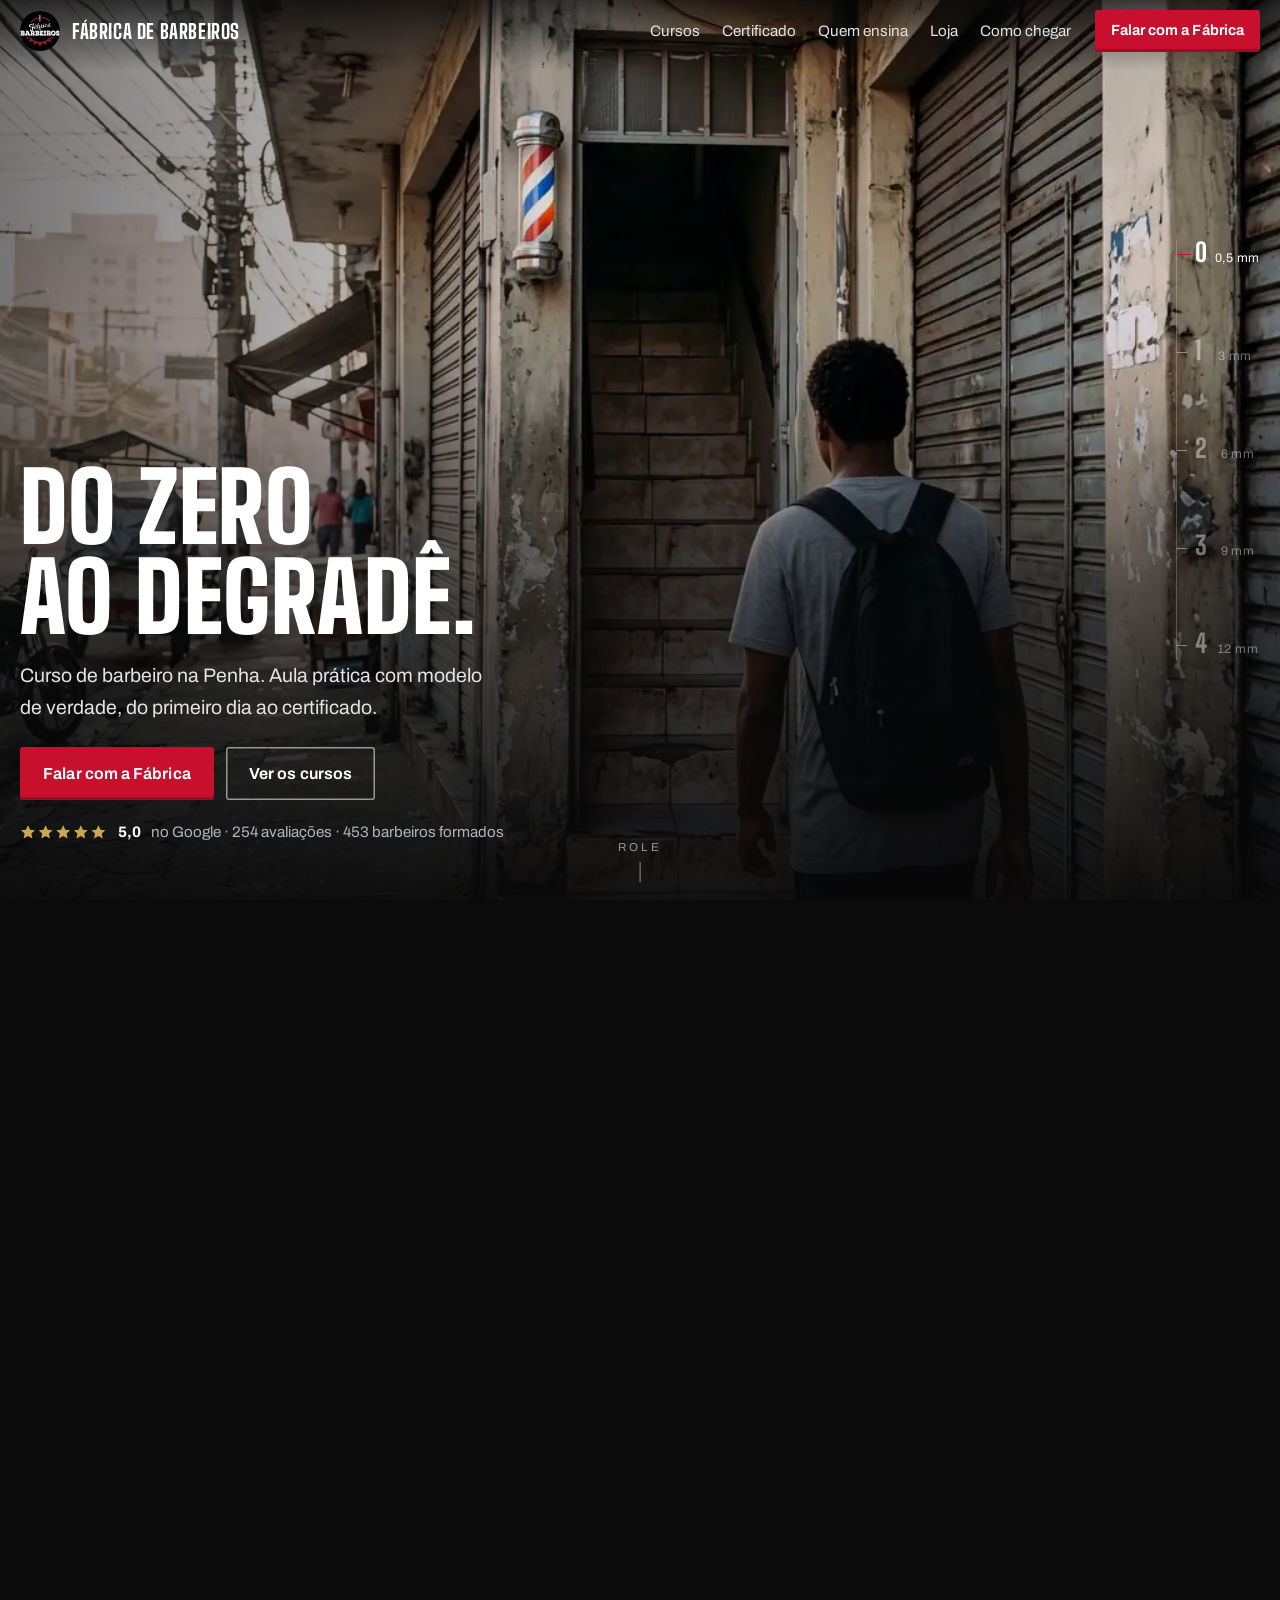
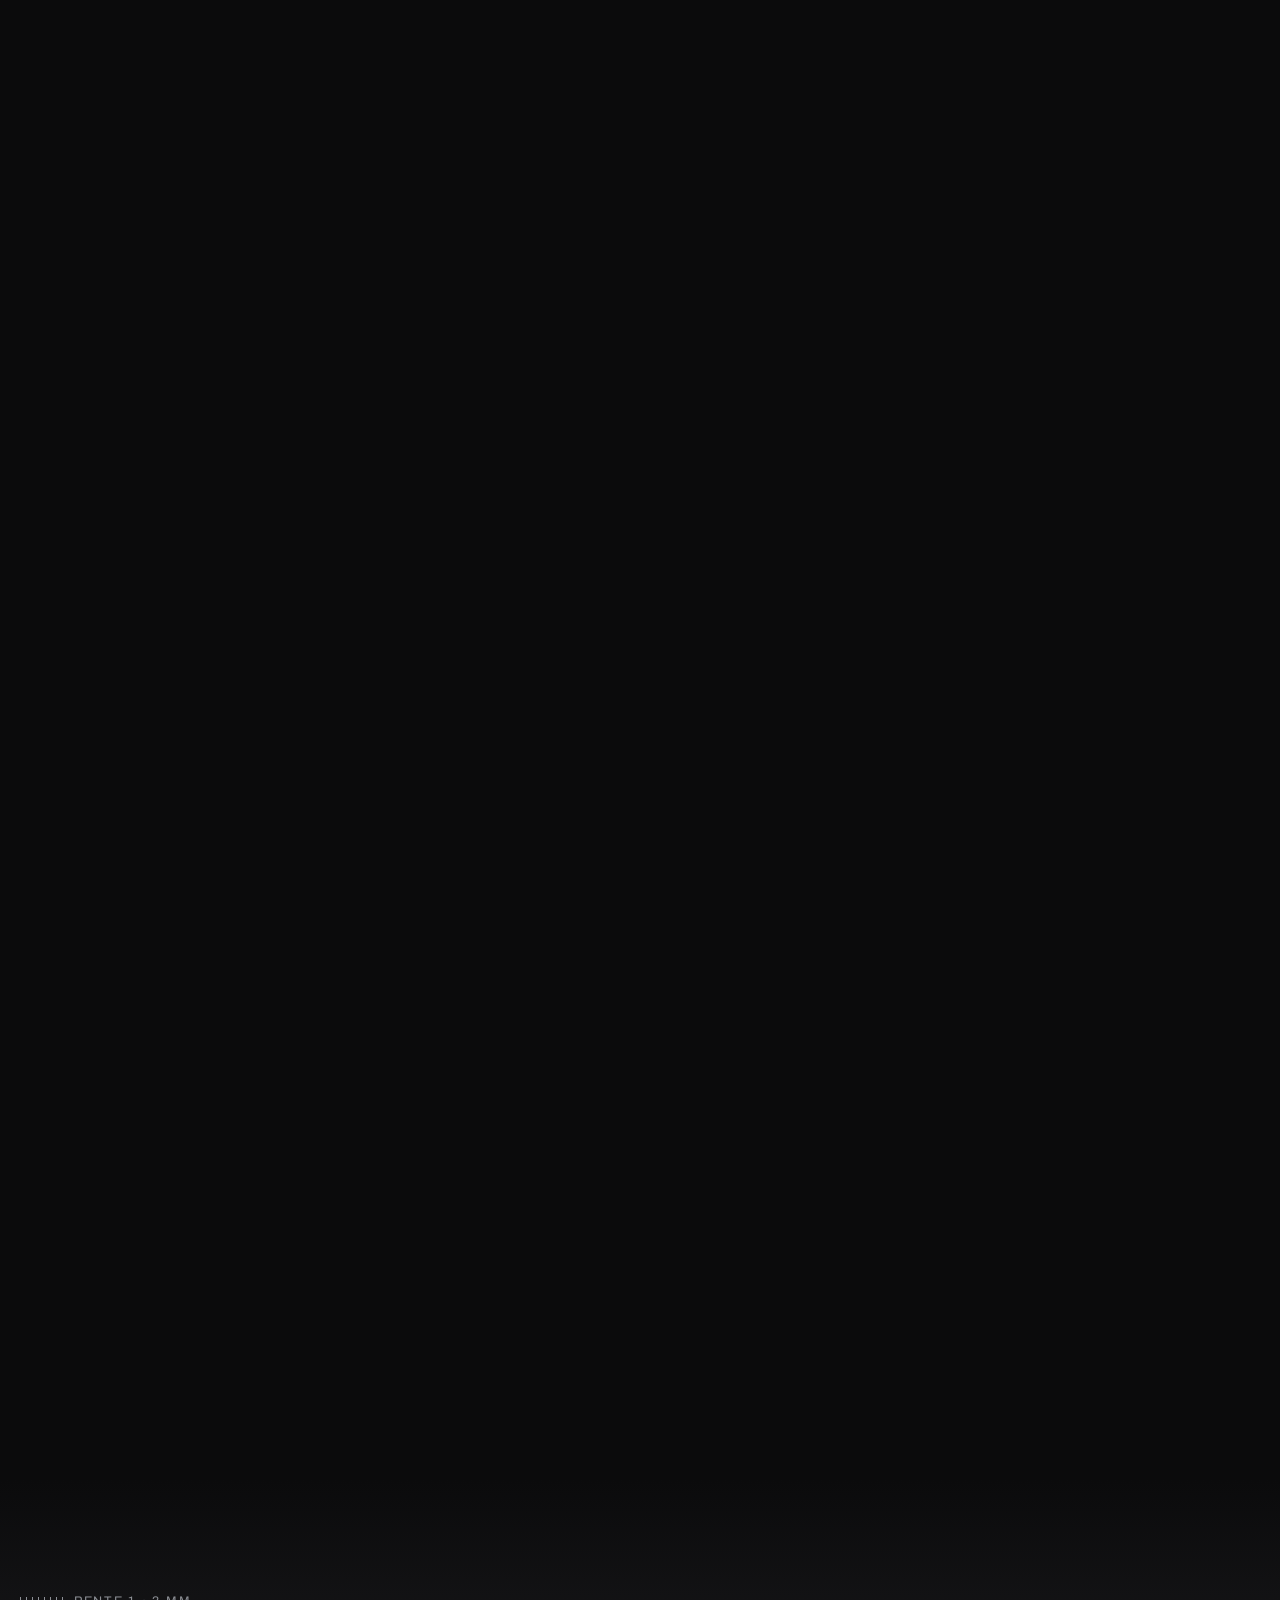
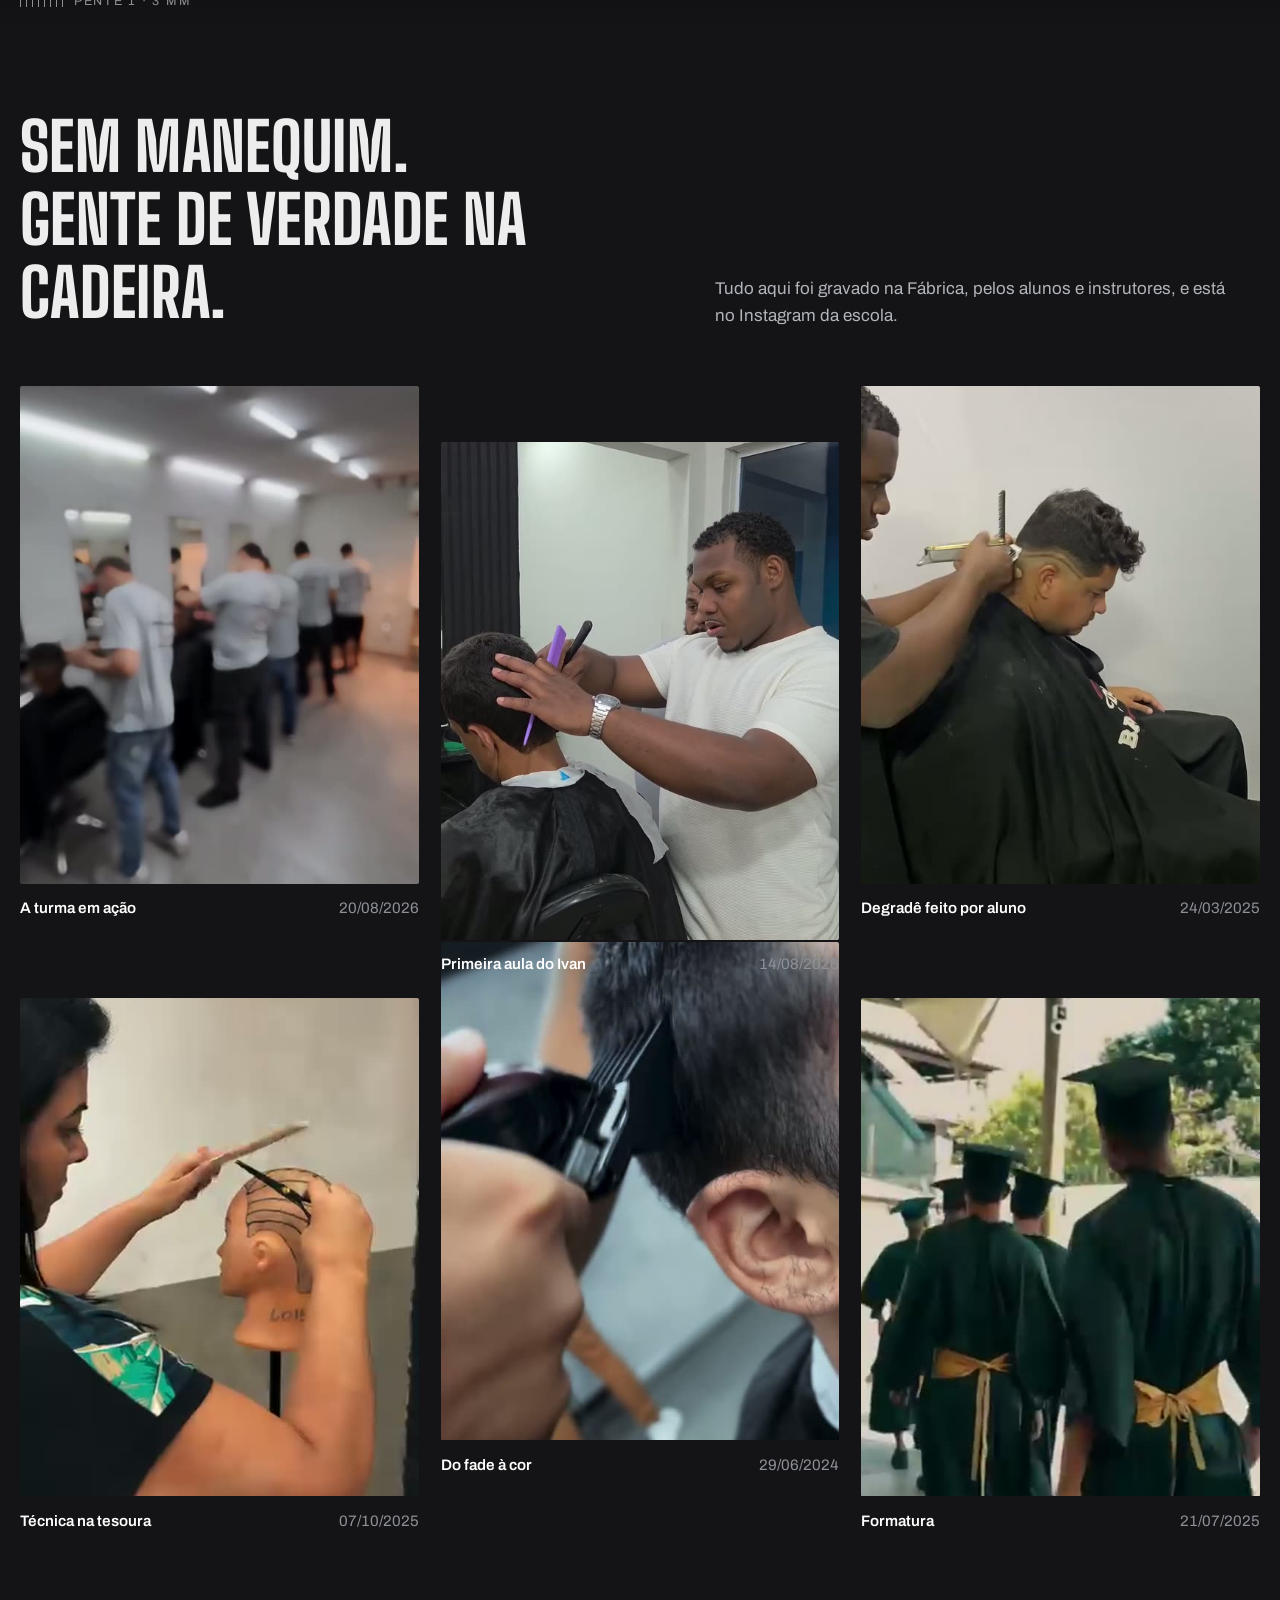
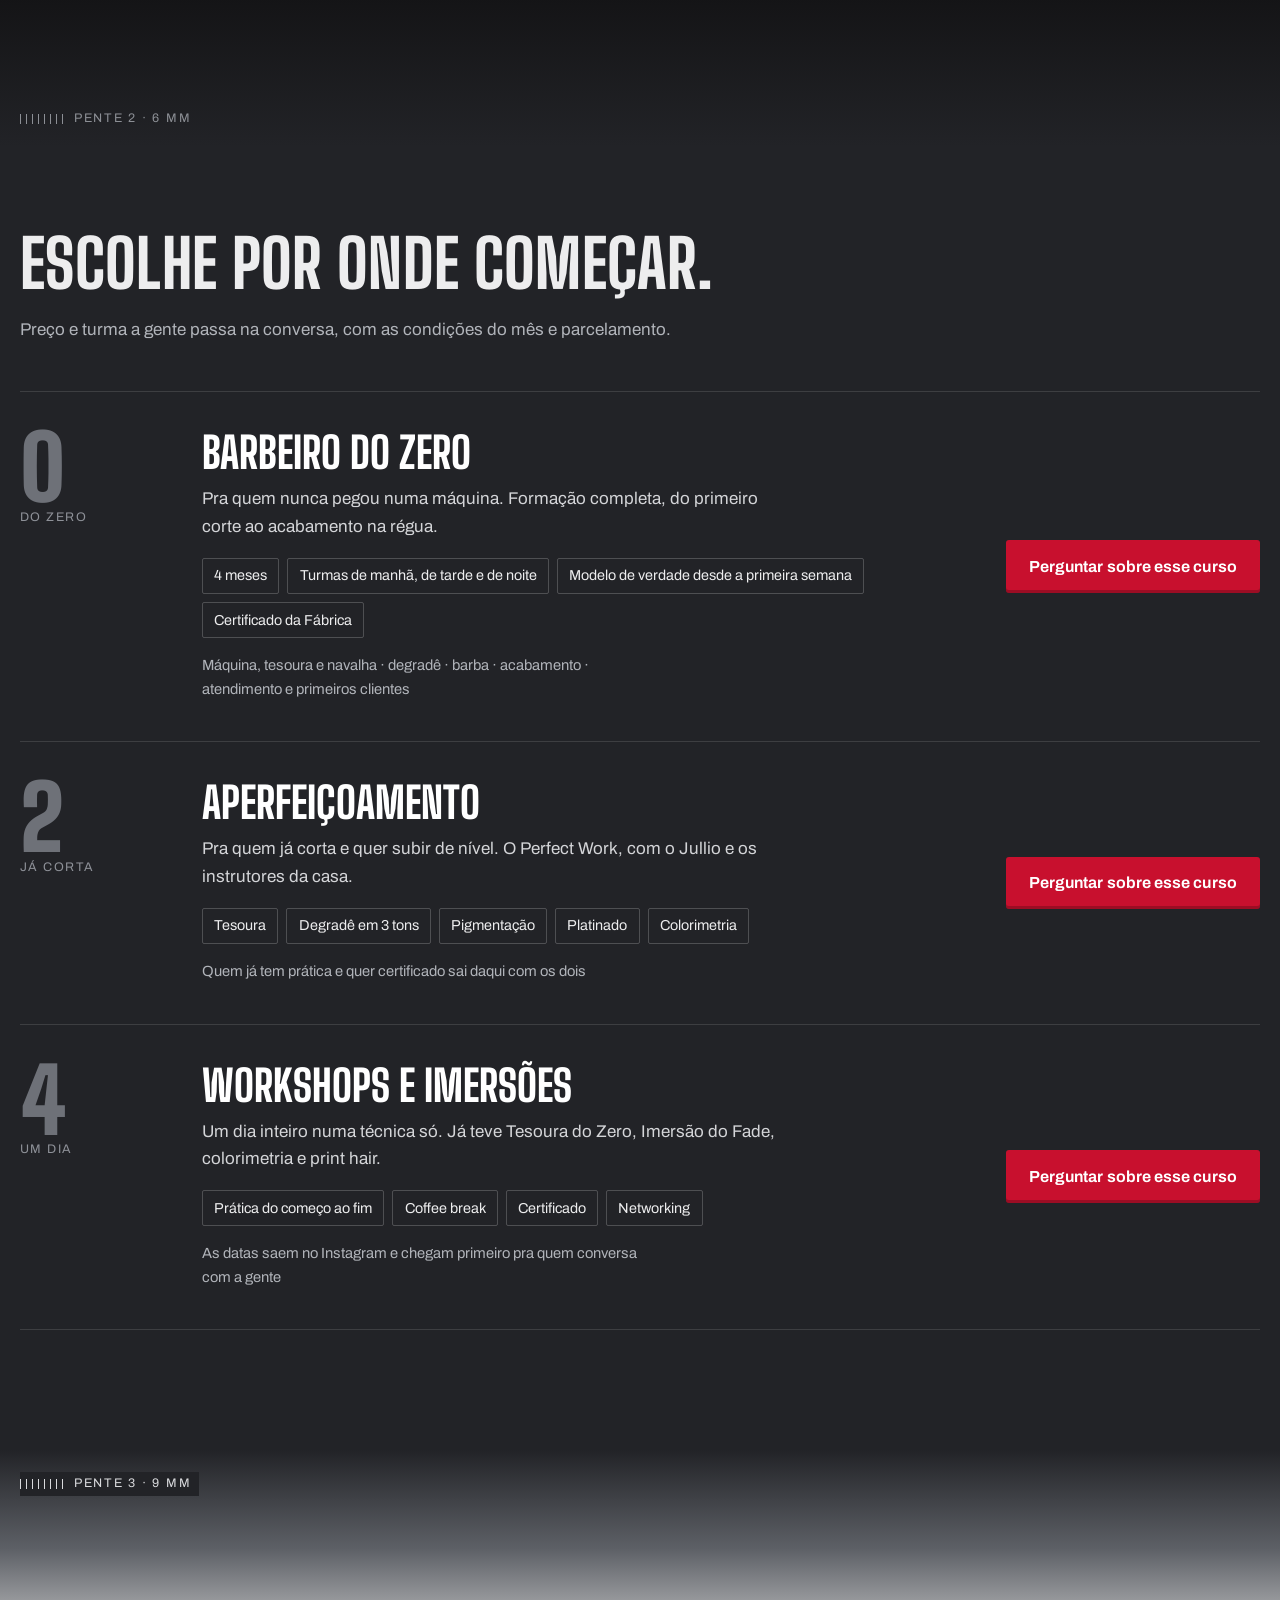
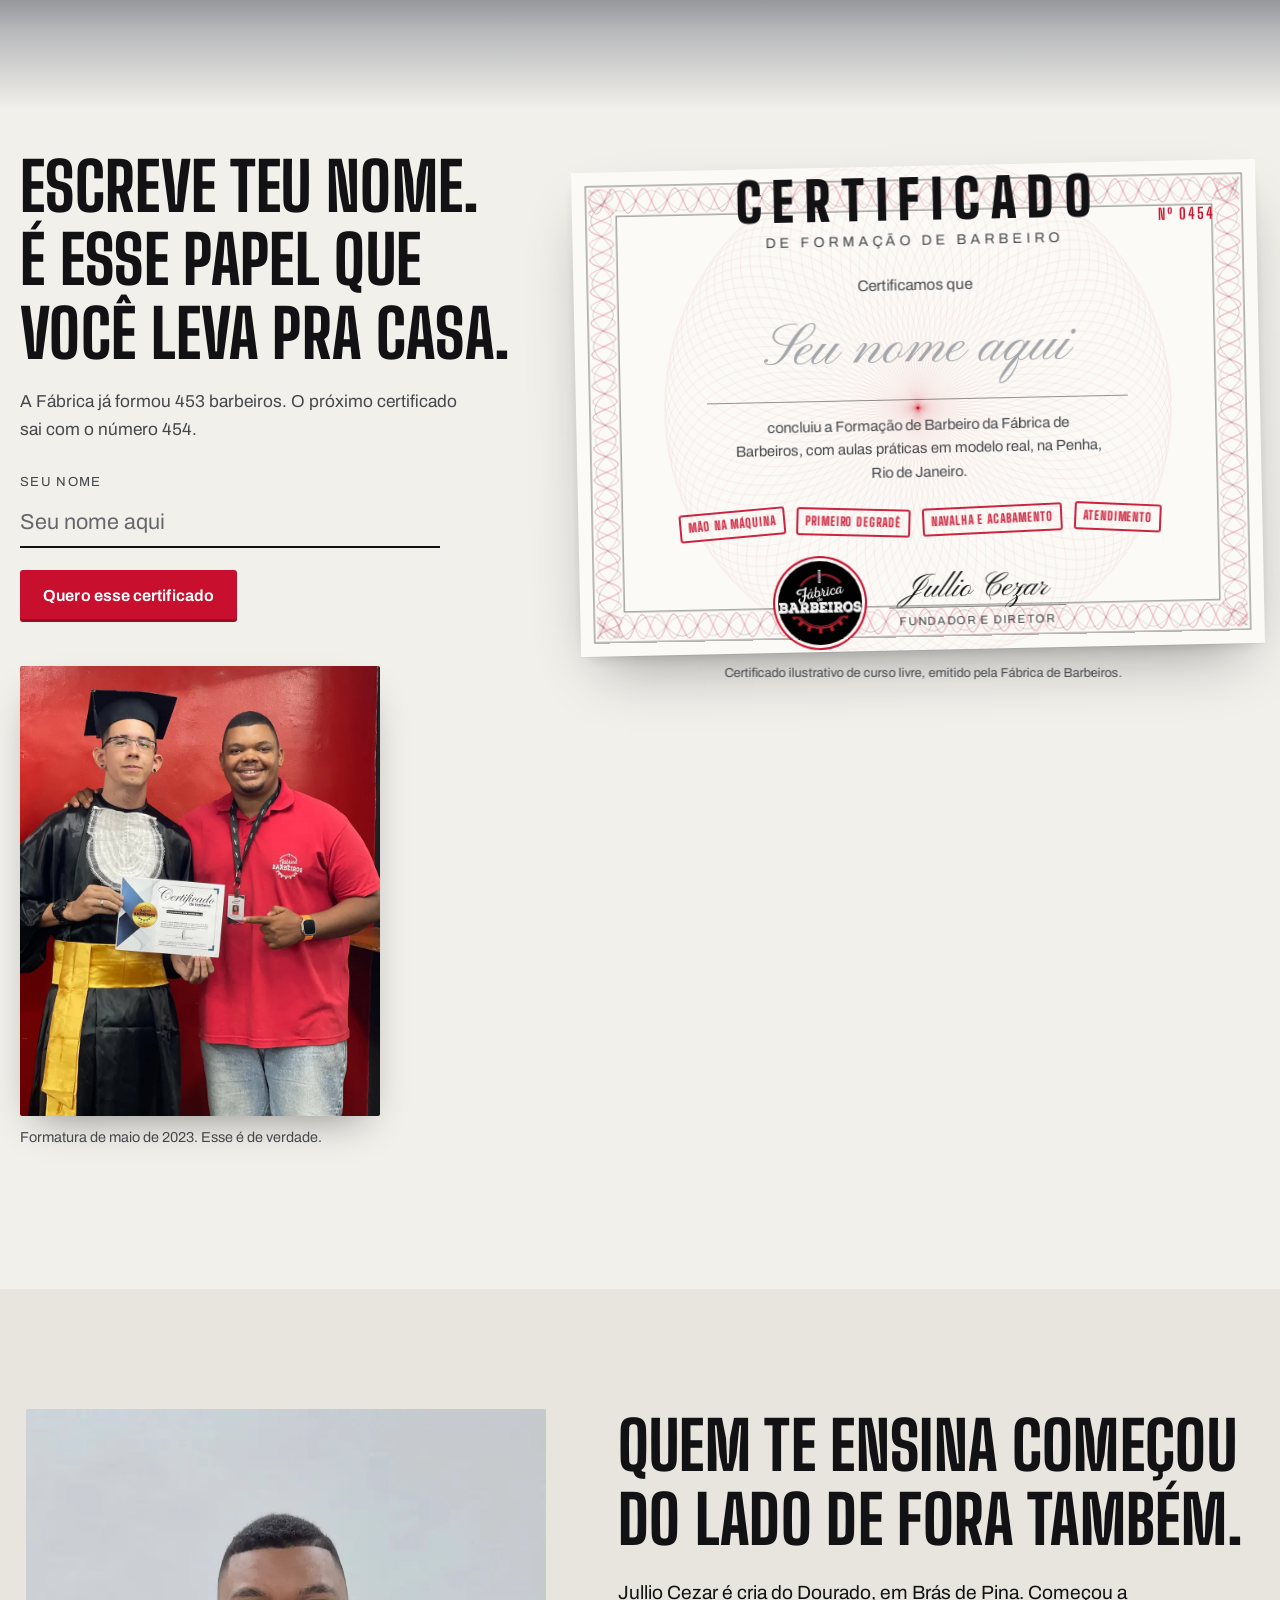
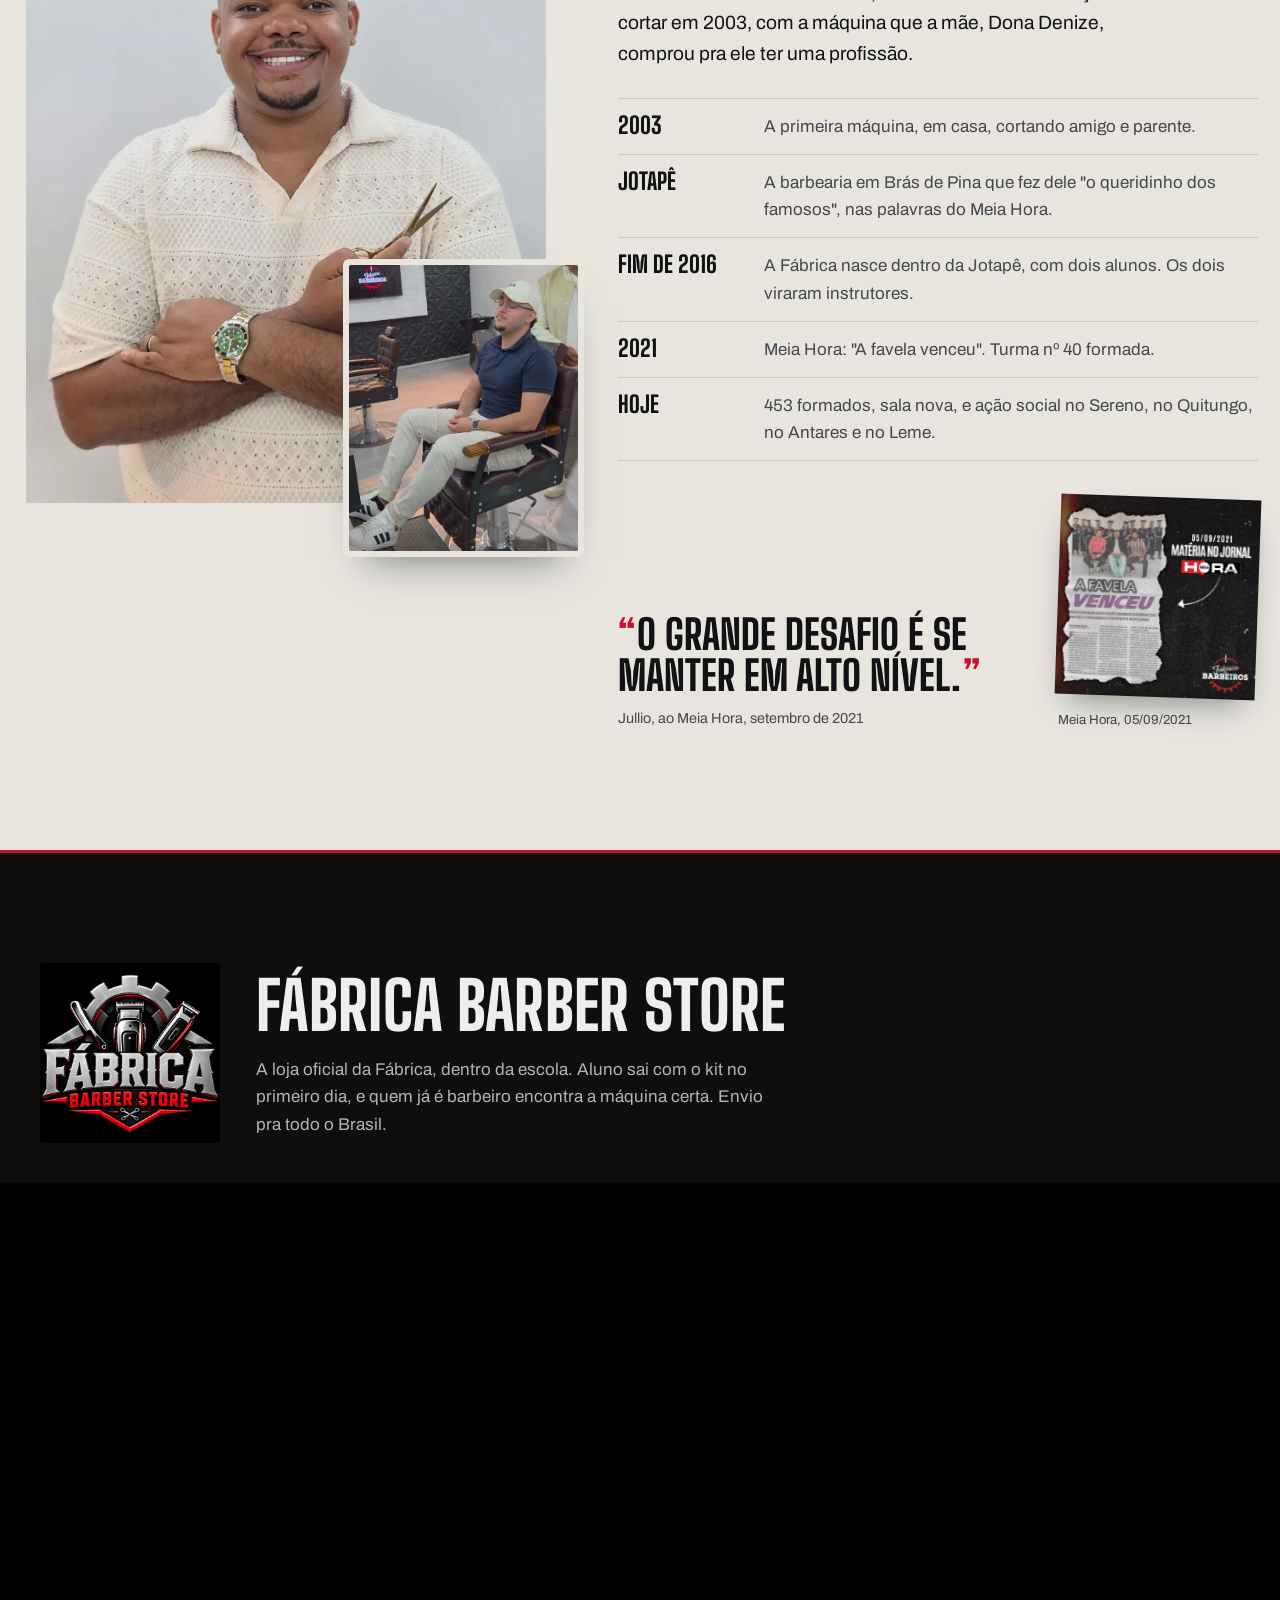
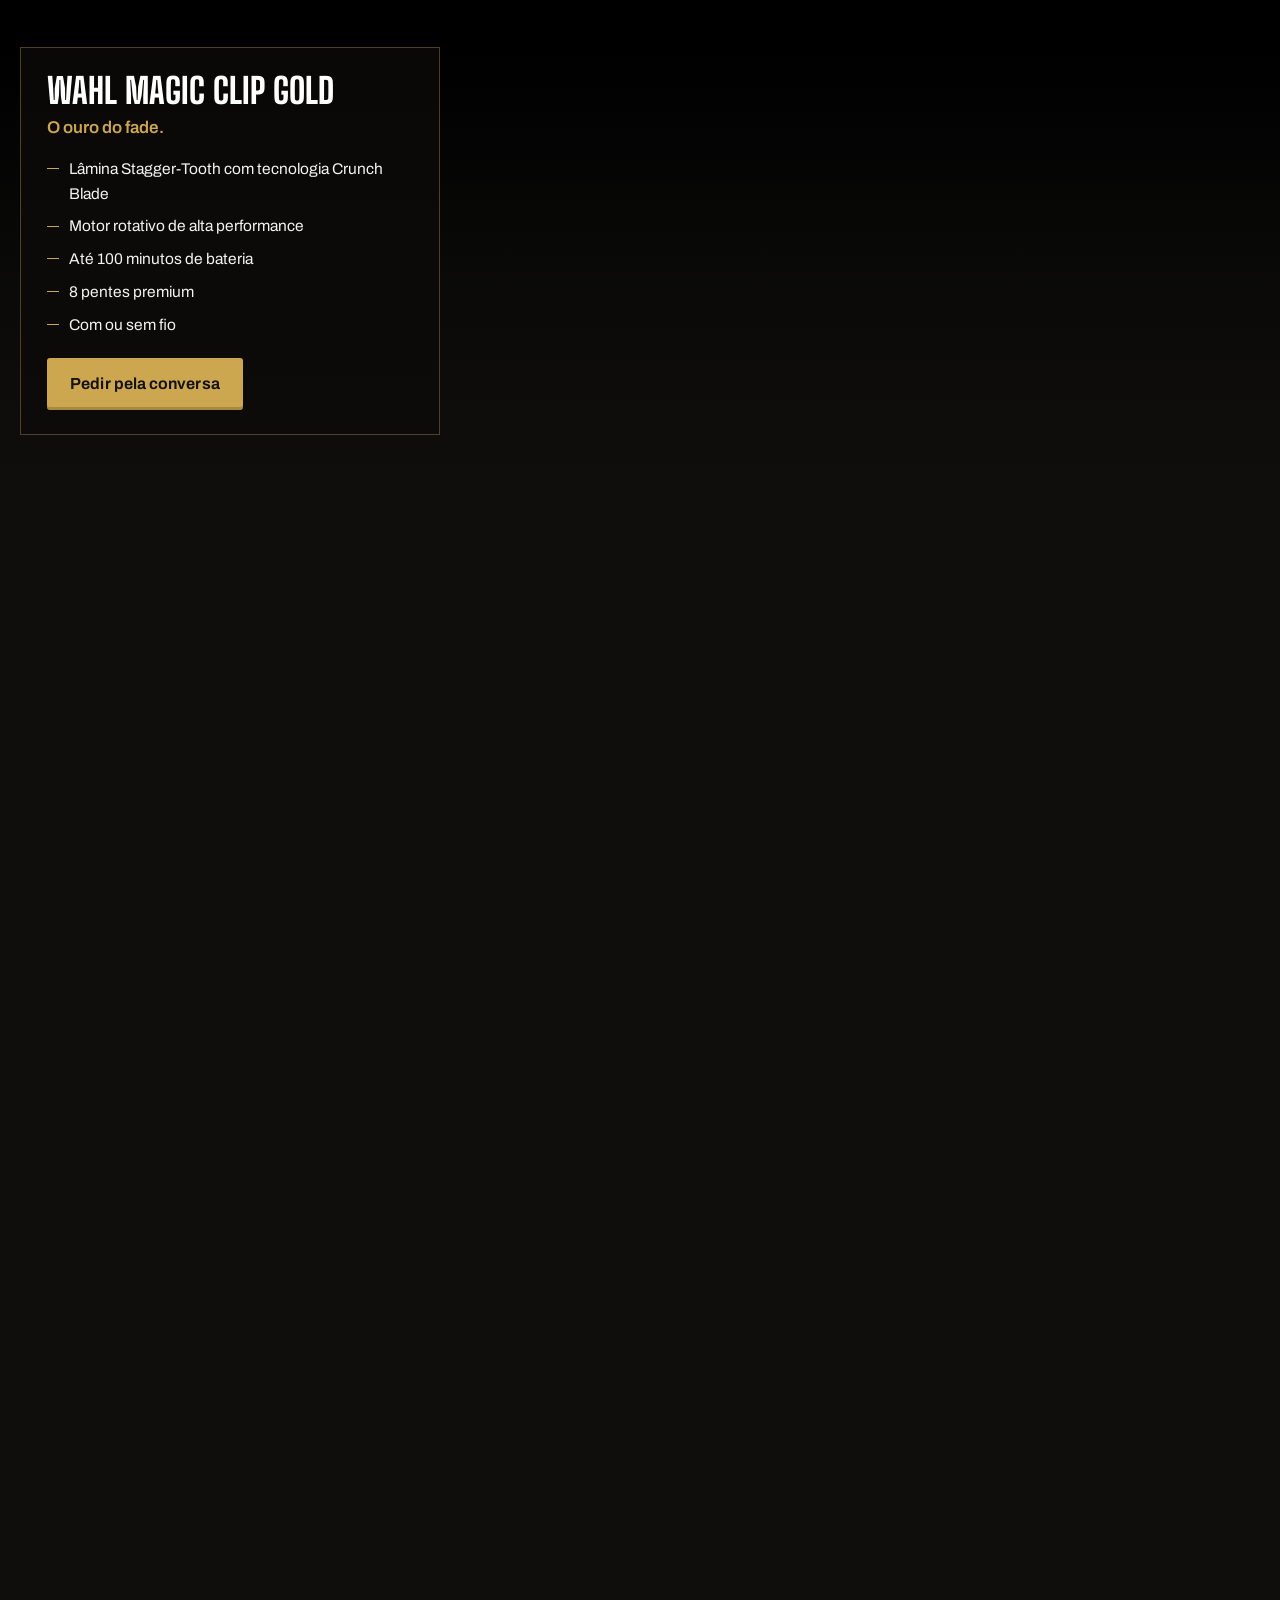
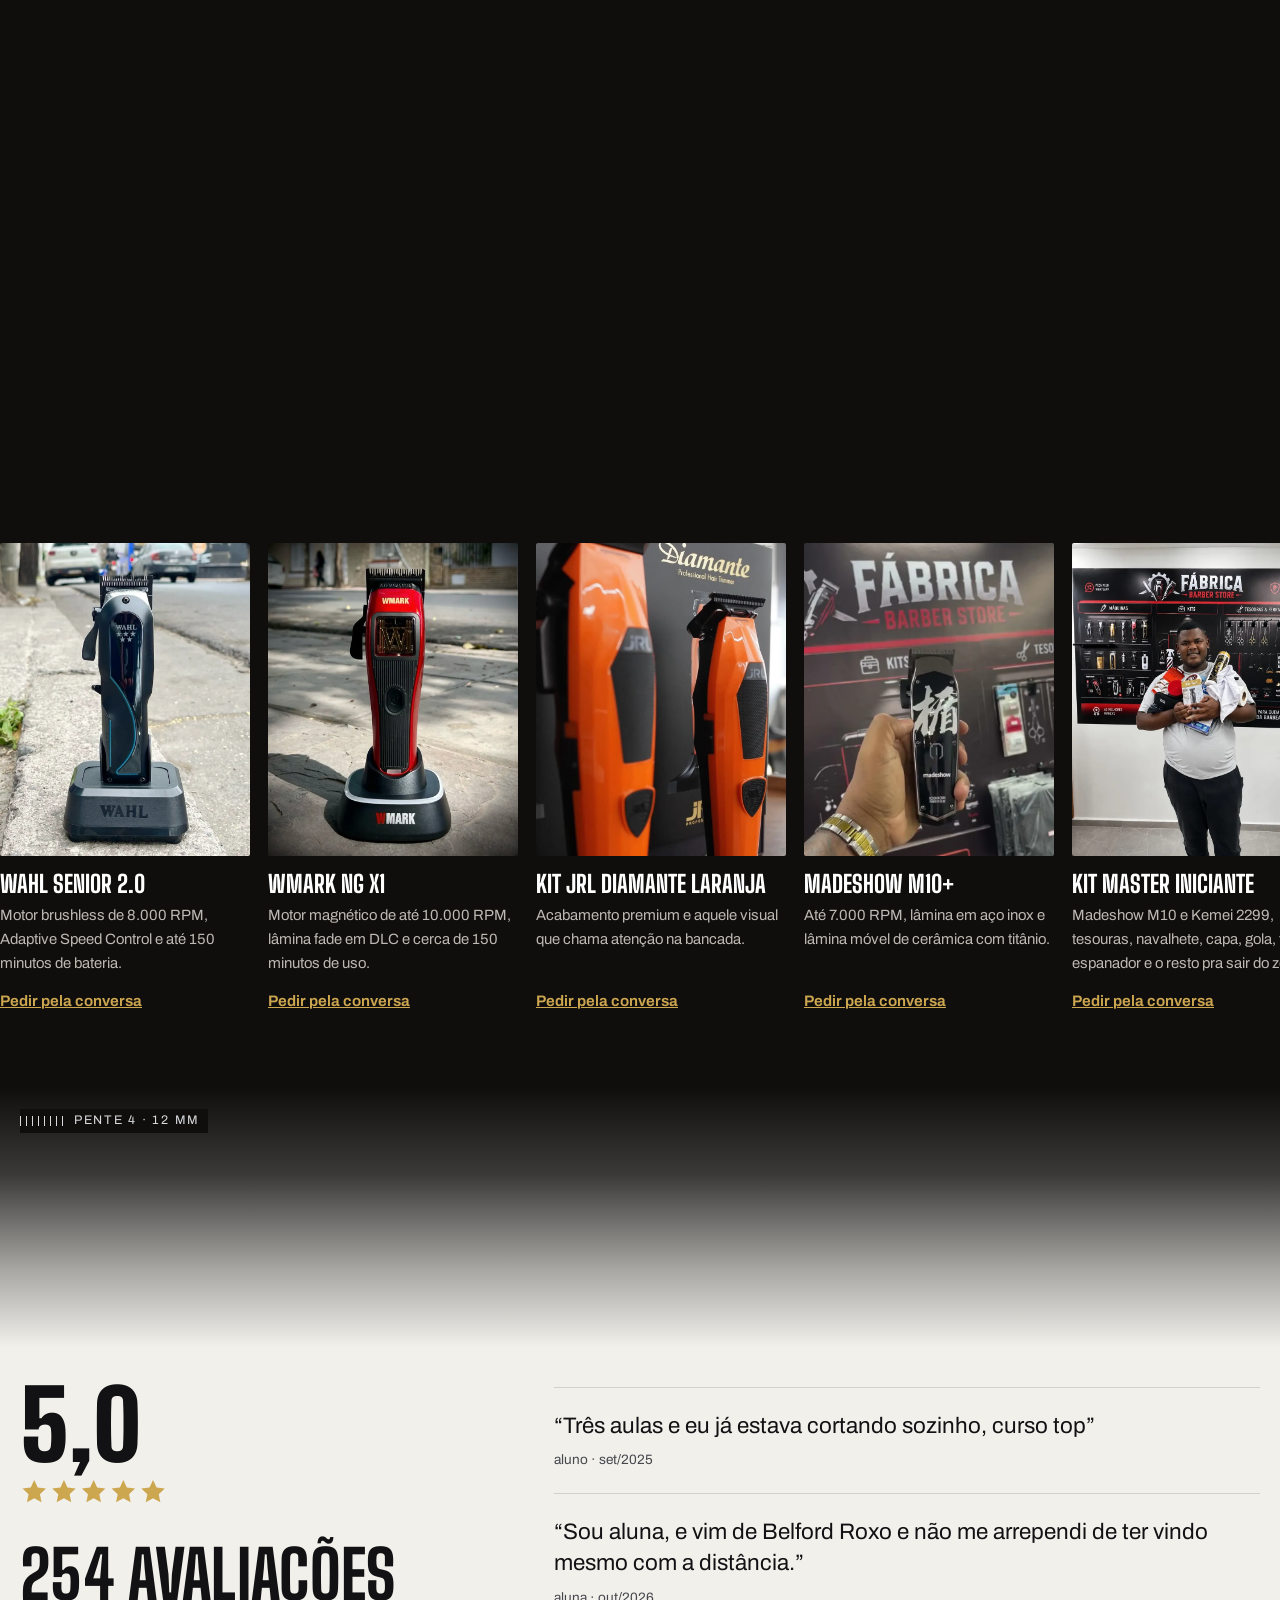
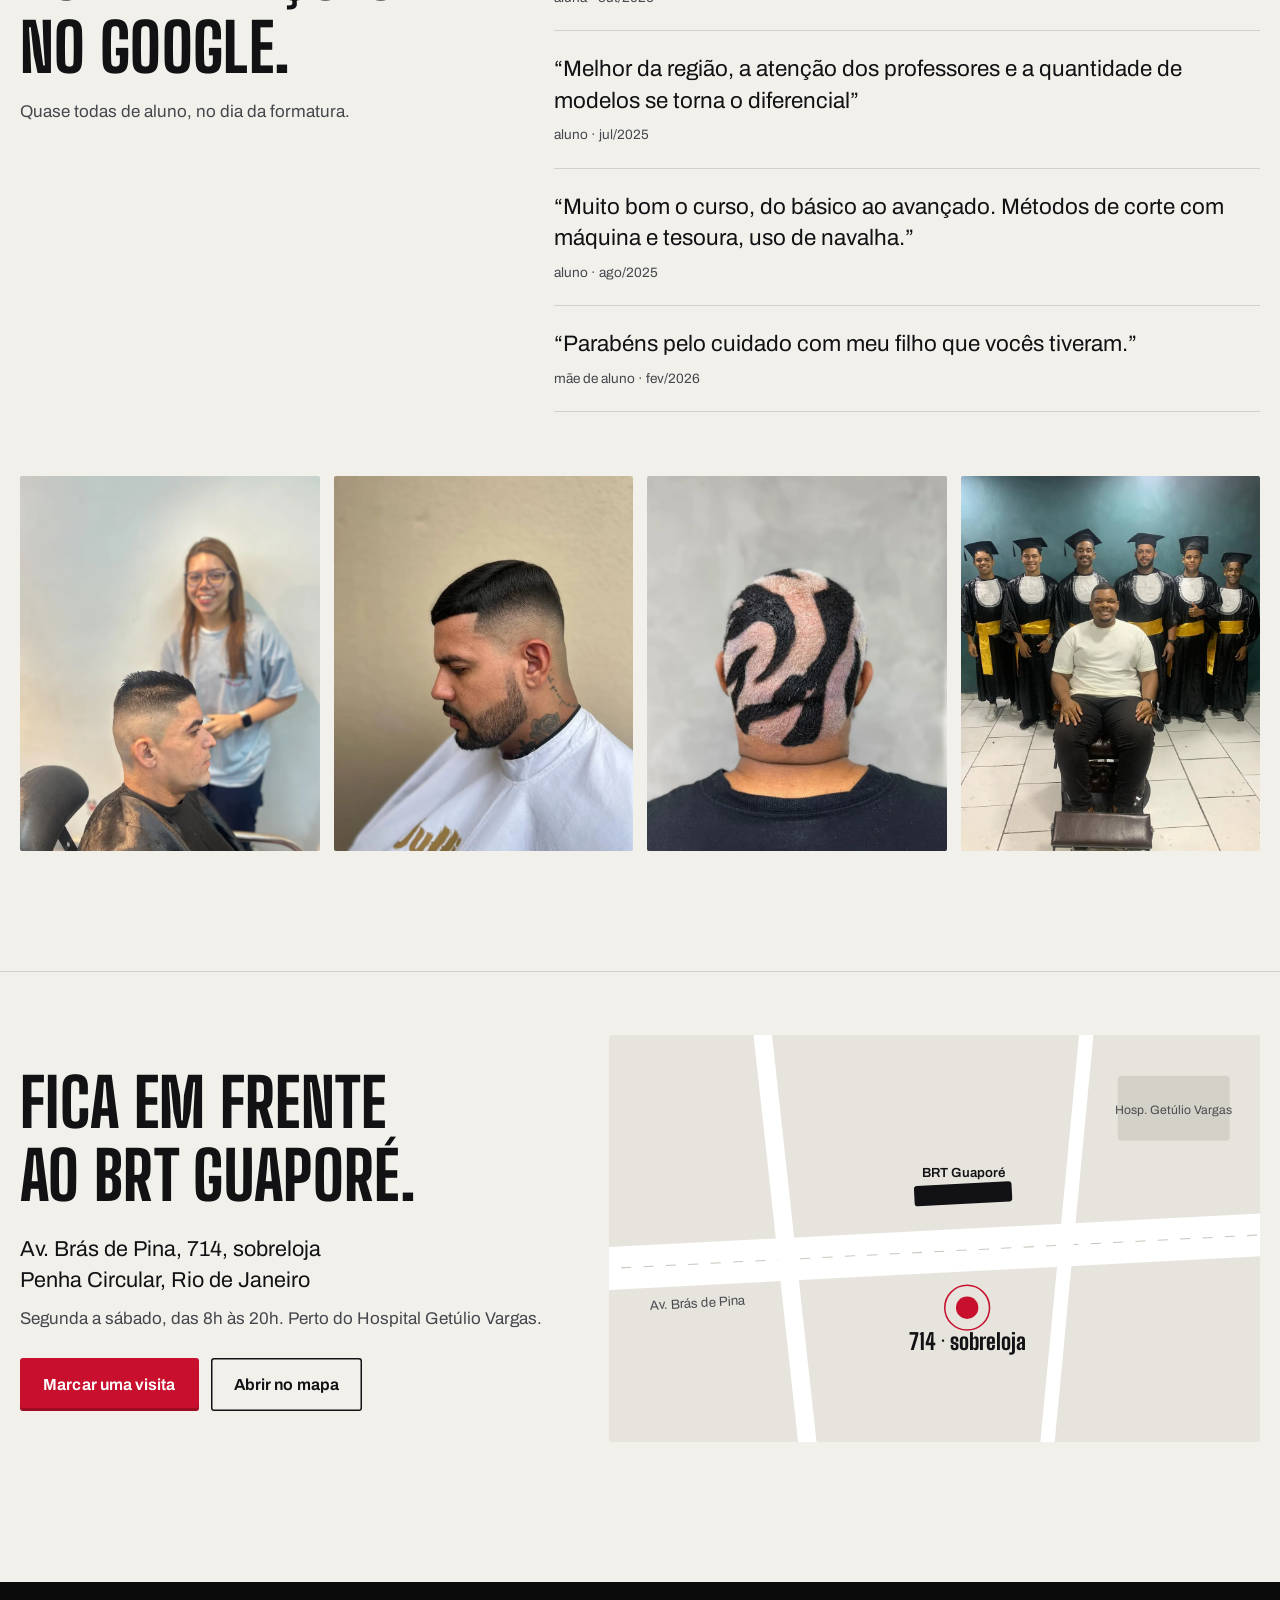
==== fabrica-site/index.html @ 1d2f6892 "Site de demonstração da Fábrica de Barbeiros (v1) Co-Authored-By: Claude Opus 5.5 <noreply@anthropic" ====
<!doctype html>
<html lang="pt-BR">
<head>
<meta charset="utf-8">
<meta name="viewport" content="width=device-width,initial-scale=1,viewport-fit=cover">
<title>Fábrica de Barbeiros</title>
<meta name="description" content="Curso de barbeiro na Penha, Rio de Janeiro. Aula prática com modelo de verdade, do zero ao certificado.">
<meta name="robots" content="noindex, nofollow">
<meta name="googlebot" content="noindex, nofollow">
<meta name="theme-color" content="#0B0B0C">
<meta property="og:type" content="website">
<meta property="og:locale" content="pt_BR">
<meta property="og:url" content="https://pedrohmsr94.github.io/carioca-apresentacoes/fabrica-site/">
<meta property="og:title" content="Fábrica de Barbeiros · Do zero ao degradê">
<meta property="og:description" content="Curso de barbeiro na Penha, Rio de Janeiro. Aula prática com modelo de verdade, do zero ao certificado.">
<meta property="og:image" content="https://pedrohmsr94.github.io/carioca-apresentacoes/fabrica-site/assets/capa.jpg">
<meta property="og:image:width" content="1200">
<meta property="og:image:height" content="630">
<meta name="twitter:card" content="summary_large_image">
<link rel="icon" href="assets/icone-32.png" type="image/png" sizes="32x32">
<link rel="apple-touch-icon" href="assets/icone-180.png">
<link rel="preconnect" href="https://fonts.googleapis.com">
<link rel="preconnect" href="https://fonts.gstatic.com" crossorigin>
<link rel="stylesheet" href="https://fonts.googleapis.com/css2?family=Archivo:wdth,wght@75..100,400..700&family=Big+Shoulders+Display:wght@600;700;800;900&family=Pinyon+Script&display=swap">
<link rel="stylesheet" href="estilo.css?v=ec8fc085">
</head>
<body>
<header class="topo" id="topo">
  <a class="marca" href="#inicio" aria-label="Fábrica de Barbeiros, início">
    <img src="assets/fotos/logo.webp" alt="" width="40" height="40">
    <span>Fábrica de Barbeiros</span>
  </a>
  <nav class="menu" aria-label="Seções">
    <a href="#cursos">Cursos</a>
    <a href="#certificado">Certificado</a>
    <a href="#jullio">Quem ensina</a>
    <a href="#loja">Loja</a>
    <a href="#chegar">Como chegar</a>
  </nav>
  <button class="botao botao--vermelho botao--curto" type="button" data-conversa>Falar com a Fábrica</button>
</header>

<main id="inicio">

<!-- 0,5 mm · o filme: da rua da Penha até o degradê pronto -->
<section class="filme" id="filme" aria-label="Do lado de fora até o degradê" data-base="assets/filme/" data-quadros="144">
  <div class="filme__palco">
    <img class="filme__poster" src="assets/filme/d/0001.webp" alt="" fetchpriority="high">
    <canvas class="filme__tela" aria-hidden="true"></canvas>
    <div class="filme__veu" aria-hidden="true"></div>

    <div class="filme__capitulos">
      <div class="capitulo is-ativo" data-de="0" data-ate="0.24">
        <h1 class="titulo-filme">Do zero<br>ao degradê.</h1>
        <p class="filme__texto">Curso de barbeiro na Penha. Aula prática com modelo de verdade, do primeiro dia ao certificado.</p>
        <div class="filme__acoes">
          <button class="botao botao--vermelho" type="button" data-conversa>Falar com a Fábrica</button>
          <a class="botao botao--vazado" href="#cursos">Ver os cursos</a>
        </div>
        <p class="filme__prova"><span class="estrelas" aria-hidden="true"></span><strong>5,0</strong> no Google · 254 avaliações · 453 barbeiros formados</p>
      </div>
      <div class="capitulo" data-de="0.24" data-ate="0.5">
        <h2 class="titulo-capitulo">Lá em cima, é mão na máquina.</h2>
        <p class="filme__texto">Sobe a escada da Brás de Pina, 714. Turma de manhã, de tarde e de noite, numa sala nova, com modelo de verdade na cadeira.</p>
      </div>
      <div class="capitulo" data-de="0.5" data-ate="0.76">
        <h2 class="titulo-capitulo">A primeira passada é tua.</h2>
        <p class="filme__texto">Com o instrutor do lado, corrigindo o movimento. "Três aulas e eu já estava cortando sozinho", escreveu um aluno em setembro de 2025.</p>
      </div>
      <div class="capitulo" data-de="0.76" data-ate="1.01">
        <h2 class="titulo-capitulo">Quatro meses depois, o degradê é teu.</h2>
        <p class="filme__texto">E o certificado da Fábrica também.</p>
        <div class="filme__acoes"><button class="botao botao--vermelho" type="button" data-conversa>Falar com a Fábrica</button></div>
      </div>
    </div>

    <ol class="regua" aria-hidden="true">
      <li data-p="0"><b>0</b><span>0,5 mm</span></li>
      <li data-p="0.25"><b>1</b><span>3 mm</span></li>
      <li data-p="0.5"><b>2</b><span>6 mm</span></li>
      <li data-p="0.75"><b>3</b><span>9 mm</span></li>
      <li data-p="1"><b>4</b><span>12 mm</span></li>
    </ol>
    <span class="filme__rolar" aria-hidden="true">Role</span>
  </div>
  <!-- sem movimento ou sem canvas: as quatro cenas paradas -->
  <div class="filme__estatico">
    <img src="assets/filme/d/0001.webp" alt="Rua da Penha, a escada da sobreloja" loading="lazy">
    <img src="assets/filme/d/0060.webp" alt="A sala de aula da Fábrica" loading="lazy">
    <img src="assets/filme/d/0100.webp" alt="A máquina na nuca do modelo" loading="lazy">
    <img src="assets/filme/d/0144.webp" alt="O degradê pronto" loading="lazy">
  </div>
</section>

<div class="faixa faixa--1" aria-hidden="true"><span>pente 1 · 3 mm</span></div>

<!-- 3 mm · gente de verdade -->
<section class="real" id="real" aria-labelledby="real-titulo">
  <div class="real__topo">
    <h2 id="real-titulo" class="titulo-secao">Sem manequim.<br>Gente de verdade na cadeira.</h2>
    <p class="texto-claro">Tudo aqui foi gravado na Fábrica, pelos alunos e instrutores, e está no Instagram da escola.</p>
  </div>
  <ul class="tira">
    <li class="tira__item">
      <video muted loop playsinline preload="none" poster="assets/real/turma-em-acao.jpg" data-video="assets/real/turma-em-acao.mp4"></video>
      <p><b>A turma em ação</b><span>20/08/2026</span></p>
    </li>
    <li class="tira__item tira__item--alto">
      <video muted loop playsinline preload="none" poster="assets/real/primeira-aula.jpg" data-video="assets/real/primeira-aula.mp4"></video>
      <p><b>Primeira aula do Ivan</b><span>14/08/2026</span></p>
    </li>
    <li class="tira__item">
      <video muted loop playsinline preload="none" poster="assets/real/degrade-aluno.jpg" data-video="assets/real/degrade-aluno.mp4"></video>
      <p><b>Degradê feito por aluno</b><span>24/03/2025</span></p>
    </li>
    <li class="tira__item tira__item--alto">
      <video muted loop playsinline preload="none" poster="assets/real/tesoura-turma.jpg" data-video="assets/real/tesoura-turma.mp4"></video>
      <p><b>Técnica na tesoura</b><span>07/10/2025</span></p>
    </li>
    <li class="tira__item">
      <video muted loop playsinline preload="none" poster="assets/real/fade-close.jpg" data-video="assets/real/fade-close.mp4"></video>
      <p><b>Do fade à cor</b><span>29/06/2024</span></p>
    </li>
    <li class="tira__item tira__item--alto">
      <video muted loop playsinline preload="none" poster="assets/real/formatura.jpg" data-video="assets/real/formatura.mp4"></video>
      <p><b>Formatura</b><span>21/07/2025</span></p>
    </li>
  </ul>
</section>

<div class="faixa faixa--2" aria-hidden="true"><span>pente 2 · 6 mm</span></div>

<!-- 6 mm · cursos, sem preço -->
<section class="cursos" id="cursos" aria-labelledby="cursos-titulo">
  <h2 id="cursos-titulo" class="titulo-secao">Escolhe por onde começar.</h2>
  <p class="texto-claro cursos__intro">Preço e turma a gente passa na conversa, com as condições do mês e parcelamento.</p>

  <div class="tabela">
    <article class="linha" aria-labelledby="c1">
      <div class="linha__pente" aria-hidden="true"><b>0</b><span>do zero</span></div>
      <div class="linha__corpo">
        <h3 id="c1">Barbeiro do zero</h3>
        <p>Pra quem nunca pegou numa máquina. Formação completa, do primeiro corte ao acabamento na régua.</p>
        <ul class="linha__fatos">
          <li>4 meses</li><li>Turmas de manhã, de tarde e de noite</li><li>Modelo de verdade desde a primeira semana</li><li>Certificado da Fábrica</li>
        </ul>
        <p class="linha__aprende">Máquina, tesoura e navalha · degradê · barba · acabamento · atendimento e primeiros clientes</p>
      </div>
      <button class="botao botao--vermelho linha__acao" type="button" data-conversa="Quero saber do curso Barbeiro do zero">Perguntar sobre esse curso</button>
    </article>

    <article class="linha" aria-labelledby="c2">
      <div class="linha__pente" aria-hidden="true"><b>2</b><span>já corta</span></div>
      <div class="linha__corpo">
        <h3 id="c2">Aperfeiçoamento</h3>
        <p>Pra quem já corta e quer subir de nível. O Perfect Work, com o Jullio e os instrutores da casa.</p>
        <ul class="linha__fatos">
          <li>Tesoura</li><li>Degradê em 3 tons</li><li>Pigmentação</li><li>Platinado</li><li>Colorimetria</li>
        </ul>
        <p class="linha__aprende">Quem já tem prática e quer certificado sai daqui com os dois</p>
      </div>
      <button class="botao botao--vermelho linha__acao" type="button" data-conversa="Já corto e quero fazer o Aperfeiçoamento">Perguntar sobre esse curso</button>
    </article>

    <article class="linha" aria-labelledby="c3">
      <div class="linha__pente" aria-hidden="true"><b>4</b><span>um dia</span></div>
      <div class="linha__corpo">
        <h3 id="c3">Workshops e imersões</h3>
        <p>Um dia inteiro numa técnica só. Já teve Tesoura do Zero, Imersão do Fade, colorimetria e print hair.</p>
        <ul class="linha__fatos">
          <li>Prática do começo ao fim</li><li>Coffee break</li><li>Certificado</li><li>Networking</li>
        </ul>
        <p class="linha__aprende">As datas saem no Instagram e chegam primeiro pra quem conversa com a gente</p>
      </div>
      <button class="botao botao--vermelho linha__acao" type="button" data-conversa="Quando é o próximo workshop?">Perguntar sobre esse curso</button>
    </article>
  </div>
</section>

<div class="faixa faixa--3" aria-hidden="true"><span>pente 3 · 9 mm</span></div>

<!-- 9 mm · o certificado com o nome de quem visita -->
<section class="certificado" id="certificado" aria-labelledby="cert-titulo">
  <div class="certificado__texto">
    <h2 id="cert-titulo" class="titulo-secao titulo-secao--tinta">Escreve teu nome.<br>É esse papel que você leva pra casa.</h2>
    <p>A Fábrica já formou 453 barbeiros. O próximo certificado sai com o número 454.</p>
    <label class="campo" for="nome-aluno">
      <span>Seu nome</span>
      <input id="nome-aluno" type="text" maxlength="34" autocomplete="given-name" placeholder="Seu nome aqui">
    </label>
    <button class="botao botao--vermelho" type="button" data-conversa="Quero fazer o curso Barbeiro do zero">Quero esse certificado</button>
    <figure class="certificado__foto">
      <img src="assets/fotos/formando-certificado.webp" alt="Formando de beca segurando o certificado ao lado do Jullio" loading="lazy" width="880" height="1100">
      <figcaption>Formatura de maio de 2023. Esse é de verdade.</figcaption>
    </figure>
  </div>

  <div class="papel" aria-label="Exemplo de certificado com o seu nome">
    <canvas class="papel__guilhoche" aria-hidden="true"></canvas>
    <div class="papel__miolo">
      <p class="papel__numero">Nº 0454</p>
      <p class="papel__titulo">Certificado</p>
      <p class="papel__sub">de formação de barbeiro</p>
      <p class="papel__certificamos">Certificamos que</p>
      <p class="papel__nome" data-nome>Seu nome aqui</p>
      <p class="papel__corpo">concluiu a Formação de Barbeiro da Fábrica de Barbeiros, com aulas práticas em modelo real, na Penha, Rio de Janeiro.</p>
      <ul class="papel__carimbos">
        <li>Mão na máquina</li><li>Primeiro degradê</li><li>Navalha e acabamento</li><li>Atendimento</li>
      </ul>
      <div class="papel__rodape">
        <img class="papel__selo" src="assets/fotos/logo.webp" alt="" width="84" height="84">
        <div class="papel__assina"><span class="assinatura">Jullio Cezar</span><span class="papel__cargo">fundador e diretor</span></div>
      </div>
    </div>
    <p class="papel__nota">Certificado ilustrativo de curso livre, emitido pela Fábrica de Barbeiros.</p>
  </div>
</section>

<!-- 12 mm · quem ensina -->
<section class="jullio" id="jullio" aria-labelledby="jullio-titulo">
  <div class="jullio__midia">
    <img class="jullio__retrato" src="assets/fotos/jullio-retrato.webp" alt="Jullio Cezar, fundador da Fábrica de Barbeiros, sorrindo com a tesoura na mão" loading="lazy" width="825" height="1100">
    <video class="jullio__video" muted loop playsinline preload="none" poster="assets/real/jullio-sala.jpg" data-video="assets/real/jullio-sala.mp4" aria-label="O Jullio na sala nova da Fábrica"></video>
  </div>
  <div class="jullio__texto">
    <h2 id="jullio-titulo" class="titulo-secao titulo-secao--tinta">Quem te ensina começou do lado de fora também.</h2>
    <p class="jullio__lide">Jullio Cezar é cria do Dourado, em Brás de Pina. Começou a cortar em 2003, com a máquina que a mãe, Dona Denize, comprou pra ele ter uma profissão.</p>
    <ol class="linha-tempo">
      <li><b>2003</b><span>A primeira máquina, em casa, cortando amigo e parente.</span></li>
      <li><b>Jotapê</b><span>A barbearia em Brás de Pina que fez dele "o queridinho dos famosos", nas palavras do Meia Hora.</span></li>
      <li><b>Fim de 2016</b><span>A Fábrica nasce dentro da Jotapê, com dois alunos. Os dois viraram instrutores.</span></li>
      <li><b>2021</b><span>Meia Hora: "A favela venceu". Turma nº 40 formada.</span></li>
      <li><b>Hoje</b><span>453 formados, sala nova, e ação social no Sereno, no Quitungo, no Antares e no Leme.</span></li>
    </ol>
    <div class="jullio__jornal">
      <blockquote class="citacao">
        <p>O grande desafio é se manter em alto nível.</p>
        <footer>Jullio, ao Meia Hora, setembro de 2021</footer>
      </blockquote>
      <figure class="recorte">
        <img src="assets/fotos/meia-hora.webp" alt="Recorte do jornal Meia Hora: A favela venceu, com o Jullio e alunos formados" loading="lazy" width="1080" height="1080">
        <figcaption>Meia Hora, 05/09/2021</figcaption>
      </figure>
    </div>
  </div>
</section>

<!-- a loja: outra sala, de couro -->
<section class="loja" id="loja" aria-labelledby="loja-titulo">
  <div class="loja__abre">
    <img class="loja__logo" src="assets/fotos/loja-logo.webp" alt="Fábrica Barber Store" loading="lazy" width="1100" height="1100">
    <div>
      <h2 id="loja-titulo" class="titulo-secao">Fábrica Barber Store</h2>
      <p class="texto-claro">A loja oficial da Fábrica, dentro da escola. Aluno sai com o kit no primeiro dia, e quem já é barbeiro encontra a máquina certa. Envio pra todo o Brasil.</p>
    </div>
  </div>

  <div class="vitrine" id="vitrine" data-base="assets/maquina/" data-quadros="48">
    <div class="vitrine__palco">
      <canvas class="vitrine__tela" aria-hidden="true"></canvas>
      <img class="vitrine__poster" src="assets/maquina/0001.webp" alt="Wahl Magic Clip Gold na base de carga" loading="lazy">
      <div class="vitrine__ficha">
        <h3>Wahl Magic Clip Gold</h3>
        <p class="vitrine__apelido">O ouro do fade.</p>
        <ul class="vitrine__specs">
          <li data-de="0.1">Lâmina Stagger-Tooth com tecnologia Crunch Blade</li>
          <li data-de="0.3">Motor rotativo de alta performance</li>
          <li data-de="0.5">Até 100 minutos de bateria</li>
          <li data-de="0.65">8 pentes premium</li>
          <li data-de="0.8">Com ou sem fio</li>
        </ul>
        <button class="botao botao--ouro" type="button" data-conversa="Tem a Wahl Magic Clip Gold disponível?">Pedir pela conversa</button>
      </div>
    </div>
  </div>

  <ul class="prateleira" aria-label="Outras máquinas e kits">
    <li class="produto">
      <img src="assets/fotos/prod-senior.webp" alt="Wahl Senior 2.0 na base" loading="lazy">
      <h3>Wahl Senior 2.0</h3>
      <p>Motor brushless de 8.000 RPM, Adaptive Speed Control e até 150 minutos de bateria.</p>
      <button class="link-acao" type="button" data-conversa="Tem a Wahl Senior 2.0?">Pedir pela conversa</button>
    </li>
    <li class="produto">
      <img src="assets/fotos/prod-x1.webp" alt="Wmark NG X1 vermelha na base" loading="lazy">
      <h3>Wmark NG X1</h3>
      <p>Motor magnético de até 10.000 RPM, lâmina fade em DLC e cerca de 150 minutos de uso.</p>
      <button class="link-acao" type="button" data-conversa="Tem a Wmark NG X1?">Pedir pela conversa</button>
    </li>
    <li class="produto">
      <img src="assets/fotos/prod-jrl.webp" alt="Máquina JRL laranja do kit Diamante" loading="lazy">
      <h3>Kit JRL Diamante laranja</h3>
      <p>Acabamento premium e aquele visual que chama atenção na bancada.</p>
      <button class="link-acao" type="button" data-conversa="Quero saber do kit JRL Diamante laranja">Pedir pela conversa</button>
    </li>
    <li class="produto">
      <img src="assets/fotos/prod-madeshow.webp" alt="Madeshow M10+ na mão" loading="lazy">
      <h3>Madeshow M10+</h3>
      <p>Até 7.000 RPM, lâmina em aço inox e lâmina móvel de cerâmica com titânio.</p>
      <button class="link-acao" type="button" data-conversa="Tem a Madeshow M10+?">Pedir pela conversa</button>
    </li>
    <li class="produto produto--kit">
      <img src="assets/fotos/loja-aluno-kit.webp" alt="Aluno na loja da Fábrica com o kit completo" loading="lazy">
      <h3>Kit Master Iniciante</h3>
      <p>Madeshow M10 e Kemei 2299, tesouras, navalhete, capa, gola, toalha, espanador e o resto pra sair do zero.</p>
      <button class="link-acao" type="button" data-conversa="Quero o Kit Master Iniciante">Pedir pela conversa</button>
    </li>
  </ul>
</section>

<div class="faixa faixa--4" aria-hidden="true"><span>pente 4 · 12 mm</span></div>

<!-- quem já passou por aqui -->
<section class="prova" id="prova" aria-labelledby="prova-titulo">
  <div class="prova__nota">
    <p class="prova__numero">5,0</p>
    <span class="estrelas estrelas--grande" aria-hidden="true"></span>
    <h2 id="prova-titulo" class="titulo-secao titulo-secao--tinta">254 avaliações no Google.</h2>
    <p>Quase todas de aluno, no dia da formatura.</p>
  </div>
  <ul class="vozes">
    <li><q>Três aulas e eu já estava cortando sozinho, curso top</q><span>aluno · set/2025</span></li>
    <li><q>Sou aluna, e vim de Belford Roxo e não me arrependi de ter vindo mesmo com a distância.</q><span>aluna · out/2026</span></li>
    <li><q>Melhor da região, a atenção dos professores e a quantidade de modelos se torna o diferencial</q><span>aluno · jul/2025</span></li>
    <li><q>Muito bom o curso, do básico ao avançado. Métodos de corte com máquina e tesoura, uso de navalha.</q><span>aluno · ago/2025</span></li>
    <li><q>Parabéns pelo cuidado com meu filho que vocês tiveram.</q><span>mãe de aluno · fev/2026</span></li>
  </ul>
  <div class="prova__fotos">
    <img src="assets/fotos/aluna.webp" alt="Aluna da Fábrica ao lado do corte que fez" loading="lazy">
    <img src="assets/fotos/corte-2.webp" alt="Degradê baixo com a capa da Fábrica" loading="lazy">
    <img src="assets/fotos/corte-3.webp" alt="Print hair feito em aula" loading="lazy">
    <img src="assets/fotos/formatura-turma.webp" alt="Turma formada de beca com o Jullio" loading="lazy">
  </div>
</section>

<!-- como chegar -->
<section class="chegar" id="chegar" aria-labelledby="chegar-titulo">
  <div class="chegar__texto">
    <h2 id="chegar-titulo" class="titulo-secao titulo-secao--tinta">Fica em frente ao BRT Guaporé.</h2>
    <address>
      Av. Brás de Pina, 714, sobreloja<br>
      Penha Circular, Rio de Janeiro
    </address>
    <p>Segunda a sábado, das 8h às 20h. Perto do Hospital Getúlio Vargas.</p>
    <div class="chegar__acoes">
      <button class="botao botao--vermelho" type="button" data-conversa="Quero marcar uma visita">Marcar uma visita</button>
      <a class="botao botao--tinta" href="https://www.google.com/maps/search/?api=1&amp;query=Av.+Br%C3%A1s+de+Pina%2C+714%2C+Penha+Circular%2C+Rio+de+Janeiro" target="_blank" rel="noopener">Abrir no mapa</a>
    </div>
  </div>
  <svg class="mapa" viewBox="0 0 640 400" role="img" aria-label="Esquema: a Fábrica fica no número 714 da Avenida Brás de Pina, em frente à estação Guaporé do BRT">
    <rect x="0" y="0" width="640" height="400" fill="#E6E4DD"/>
    <path d="M-10 230 L650 196" stroke="#FFFFFF" stroke-width="42" fill="none"/>
    <path d="M-10 230 L650 196" stroke="#C9C6BD" stroke-width="1" stroke-dasharray="10 12" fill="none"/>
    <path d="M150 -10 L196 410" stroke="#FFFFFF" stroke-width="18" fill="none"/>
    <path d="M470 -10 L430 410" stroke="#FFFFFF" stroke-width="14" fill="none"/>
    <rect x="300" y="146" width="96" height="20" rx="3" fill="#121214" transform="rotate(-3 348 156)"/>
    <text x="348" y="140" text-anchor="middle" font-family="Archivo, sans-serif" font-size="13" font-weight="600" fill="#121214">BRT Guaporé</text>
    <circle cx="352" cy="268" r="11" fill="#C8102E"/>
    <circle cx="352" cy="268" r="22" fill="none" stroke="#C8102E" stroke-width="1.5"/>
    <text x="352" y="310" text-anchor="middle" font-family="Big Shoulders Display, sans-serif" font-size="22" font-weight="800" fill="#121214">714 · sobreloja</text>
    <text x="40" y="270" font-family="Archivo, sans-serif" font-size="13" fill="#4A4C51" transform="rotate(-3 40 270)">Av. Brás de Pina</text>
    <rect x="500" y="40" width="110" height="64" rx="4" fill="#D4D1C8"/>
    <text x="555" y="78" text-anchor="middle" font-family="Archivo, sans-serif" font-size="12" fill="#4A4C51">Hosp. Getúlio Vargas</text>
  </svg>
</section>

<section class="fim" aria-labelledby="fim-titulo">
  <h2 id="fim-titulo" class="titulo-fim">Vem pra Fábrica.</h2>
  <p class="texto-claro">Pergunta o que quiser. A resposta chega na hora, de dia ou de noite.</p>
  <button class="botao botao--vermelho botao--grande" type="button" data-conversa>Falar com a Fábrica</button>
</section>

</main>

<footer class="rodape">
  <div class="rodape__marca">
    <img src="assets/fotos/logo.webp" alt="" width="56" height="56">
    <div>
      <b>Fábrica de Barbeiros</b>
      <span>Av. Brás de Pina, 714, sobreloja · Penha Circular · Rio de Janeiro</span>
      <span>Segunda a sábado, 8h às 20h</span>
    </div>
  </div>
  <div class="rodape__links">
    <a href="https://www.instagram.com/fabricadebarbeiros/" target="_blank" rel="noopener">@fabricadebarbeiros</a>
    <a href="https://www.instagram.com/fabricabarberstore/" target="_blank" rel="noopener">@fabricabarberstore</a>
  </div>
  <p class="rodape__nota">Site de demonstração feito pela Carioca's Consultoria em outubro de 2026. As cenas da abertura e a máquina girando foram geradas por IA a partir de fotos reais da escola e da loja. Fotos, vídeos e avaliações são reais, do Instagram e do Google da Fábrica.</p>
</footer>

<!-- o agente da Fábrica (demonstração) -->
<button class="chamar is-oculto" id="chamar" type="button" data-conversa aria-controls="conversa" aria-expanded="false" aria-label="Falar com a Fábrica, responde na hora">
  <img src="assets/fotos/logo.webp" alt="" width="36" height="36">
  <span><b>Falar com a Fábrica</b><small>responde na hora</small></span>
</button>

<div class="conversa" id="conversa" role="dialog" aria-label="Conversa com a Fábrica de Barbeiros" hidden>
  <div class="conversa__topo">
    <img src="assets/fotos/logo.webp" alt="" width="40" height="40">
    <div><b>Fábrica de Barbeiros</b><small>responde na hora · demonstração</small></div>
    <button class="conversa__fechar" type="button" aria-label="Fechar conversa" data-fechar>
      <svg viewBox="0 0 24 24" width="20" height="20" aria-hidden="true"><path d="M6 6l12 12M18 6L6 18" stroke="currentColor" stroke-width="1.8" stroke-linecap="round"/></svg>
    </button>
  </div>
  <div class="conversa__fio" data-fio aria-live="polite"></div>
  <div class="conversa__atalhos" data-atalhos>
    <button type="button" data-p="Qual o valor?">Qual o valor?</button>
    <button type="button" data-p="Quando começa a próxima turma?">Quando começa a turma?</button>
    <button type="button" data-p="Mulher pode fazer?">Mulher pode fazer?</button>
    <button type="button" data-p="Já sou barbeira, quero o certificado">Já corto, quero certificado</button>
    <button type="button" data-p="Onde fica?">Onde fica?</button>
    <button type="button" data-p="Quero visitar">Quero visitar</button>
  </div>
  <form class="conversa__campo" data-form>
    <label class="visualmente-oculto" for="msg">Escreva sua mensagem</label>
    <input id="msg" type="text" autocomplete="off" placeholder="Escreve tua dúvida…" maxlength="240">
    <button type="submit" aria-label="Enviar">
      <svg viewBox="0 0 24 24" width="20" height="20" aria-hidden="true"><path d="M4 12l15-7-6 15-2.5-6.5L4 12z" fill="none" stroke="currentColor" stroke-width="1.8" stroke-linejoin="round"/></svg>
    </button>
  </form>
</div>

<script src="app.js?v=d08ba1e1"></script>
</body>
</html>
---- fabrica-site/estilo.css ----
/* Fábrica de Barbeiros · a página é um degradê: do preto do pente 0 ao papel do certificado.
   Um mundo só, sem tema escuro do sistema: cada seção define fundo e texto. */
:root {
  --preto: #0B0B0C;
  --carvao: #141416;
  --grafite: #222327;
  --aco: #6B6F76;
  --aco-claro: #B1B4BA;
  --aco-texto: #8E9198;
  --nevoa: #D9DADD;
  --papel: #F1F0EB;
  --papel-2: #E7E5DE;
  --papel-folha: #FBFAF6;
  --tinta: #121214;
  --tinta-2: #45474D;
  --vermelho: #C8102E;
  --vermelho-escuro: #A20D25;
  --vermelho-claro: #FF4E66;
  --ouro: #CDA650;
  --ouro-escuro: #A9852F;
  --couro: #0F0E0D;
  --linha-escura: rgba(255, 255, 255, .12);
  --linha-clara: rgba(18, 18, 20, .14);
  --display: "Big Shoulders Display", "Archivo", "Arial Narrow", sans-serif;
  --corpo: "Archivo", "Segoe UI", Roboto, Helvetica, Arial, sans-serif;
  --roteiro: "Pinyon Script", "Segoe Script", cursive;
  --lado: max(20px, env(safe-area-inset-left, 0px));
  --lado-d: max(20px, env(safe-area-inset-right, 0px));
  /* fundo de ponta a ponta, conteúdo até 1320px no meio */
  --largura: 1320px;
  --miolo: max(var(--lado), calc((100% - var(--largura)) / 2));
  --miolo-d: max(var(--lado-d), calc((100% - var(--largura)) / 2));
  --sai: cubic-bezier(.16, 1, .3, 1);
  color-scheme: dark;
}

*, *::before, *::after { box-sizing: border-box; }
html { scroll-behavior: smooth; -webkit-text-size-adjust: 100%; scrollbar-color: #3A3C41 var(--preto); }
body {
  margin: 0;
  background: var(--preto);
  color: #EDEDEE;
  font-family: var(--corpo);
  font-size: 1.0625rem;
  line-height: 1.6;
  -webkit-font-smoothing: antialiased;
  caret-color: var(--vermelho);
  accent-color: var(--vermelho);
}
::selection { background: var(--vermelho); color: #fff; }
img, video, canvas { display: block; max-width: 100%; }
/* largura e altura no HTML só reservam o espaço; a proporção vem do CSS */
img { height: auto; }
a { color: inherit; text-underline-offset: .22em; }
:focus-visible { outline: 2px solid var(--vermelho-claro); outline-offset: 3px; border-radius: 2px; }
button { font: inherit; color: inherit; cursor: pointer; }
[hidden] { display: none !important; }
.visualmente-oculto { position: absolute; width: 1px; height: 1px; overflow: hidden; clip: rect(0 0 0 0); white-space: nowrap; }

/* ------------------------------------------------------------ botões */
.botao {
  display: inline-flex; align-items: center; justify-content: center; gap: .6em;
  min-height: 52px; padding: .85rem 1.45rem;
  border: 0; border-radius: 3px;
  font-family: var(--corpo); font-weight: 650; font-size: 1rem; letter-spacing: .005em;
  text-decoration: none; white-space: nowrap;
  transition: background-color .25s var(--sai), color .25s var(--sai), transform .25s var(--sai), box-shadow .25s var(--sai);
}
.botao:active { transform: translateY(1px); }
.botao--vermelho { background: var(--vermelho); color: #fff; box-shadow: inset 0 -3px 0 rgba(0, 0, 0, .22); }
.botao--vermelho:hover { background: var(--vermelho-escuro); }
.botao--vazado { background: transparent; color: #fff; box-shadow: inset 0 0 0 1.5px rgba(255, 255, 255, .55); }
.botao--vazado:hover { box-shadow: inset 0 0 0 1.5px #fff; background: rgba(255, 255, 255, .06); }
.botao--tinta { background: transparent; color: var(--tinta); box-shadow: inset 0 0 0 1.5px var(--tinta); }
.botao--tinta:hover { background: var(--tinta); color: var(--papel); }
.botao--ouro { background: var(--ouro); color: #141210; box-shadow: inset 0 -3px 0 rgba(0, 0, 0, .18); }
.botao--ouro:hover { background: #DDB863; }
.botao--curto { min-height: 42px; padding: .55rem 1rem; font-size: .92rem; }
.botao--grande { min-height: 62px; padding: 1rem 2rem; font-size: 1.12rem; }
.link-acao {
  background: none; border: 0; padding: .35rem 0; color: var(--ouro);
  font-weight: 650; font-size: .95rem; text-decoration: underline; text-decoration-thickness: 1px;
}
.link-acao:hover { color: #E8C877; }

/* ------------------------------------------------------------ tipografia */
.titulo-secao {
  font-family: var(--display); font-weight: 800; text-transform: uppercase;
  font-size: clamp(2.3rem, 5.2vw, 4.4rem); line-height: 1.1; letter-spacing: .005em;
  margin: 0; text-wrap: balance;
}
main section[id] { scroll-margin-top: 72px; }
.titulo-secao--tinta { color: var(--tinta); }
.texto-claro { color: var(--aco-claro); max-width: 52ch; margin: 0; }

/* ------------------------------------------------------------ topo */
.topo {
  position: fixed; inset: 0 0 auto; z-index: 40;
  display: flex; align-items: center; gap: 24px;
  padding: calc(10px + env(safe-area-inset-top, 0px)) var(--lado-d) 18px var(--lado);
  color: #fff;
  background: linear-gradient(rgba(8, 8, 9, .72), rgba(8, 8, 9, 0));
  transition: background-color .35s var(--sai), box-shadow .35s var(--sai);
}
.topo.is-solido { background: rgba(11, 11, 12, .95); box-shadow: 0 1px 0 var(--linha-escura); padding-bottom: 10px; }
.marca { display: flex; align-items: center; gap: 12px; text-decoration: none; margin-right: auto; }
.marca img { width: 40px; height: 40px; border-radius: 50%; }
.marca span { font-family: var(--display); font-weight: 800; text-transform: uppercase; font-size: 1.25rem; letter-spacing: .03em; }
.menu { display: flex; gap: 22px; }
.menu a { text-decoration: none; font-size: .95rem; color: #E2E3E6; transition: color .2s; }
.menu a:hover { color: #fff; }
@media (max-width: 900px) { .menu { display: none; } }
@media (max-width: 420px) { .marca span { display: none; } }

/* ------------------------------------------------------------ o filme */
.filme { position: relative; height: 520vh; background: var(--preto); }
.filme__palco { position: sticky; top: 0; height: 100vh; height: 100svh; overflow: hidden; }
.filme__poster, .filme__tela { position: absolute; inset: 0; width: 100%; height: 100%; object-fit: cover; }
.filme__tela { opacity: 0; transition: opacity .4s ease; }
.filme.is-viva .filme__tela { opacity: 1; }
.filme__veu {
  position: absolute; inset: 0; pointer-events: none;
  background:
    linear-gradient(to top, rgba(8, 8, 9, .92) 0%, rgba(8, 8, 9, .55) 34%, rgba(8, 8, 9, 0) 62%),
    linear-gradient(to right, rgba(8, 8, 9, .55) 0%, rgba(8, 8, 9, 0) 55%);
}
.filme__capitulos { position: absolute; left: var(--lado); right: 132px; bottom: max(56px, calc(28px + env(safe-area-inset-bottom, 0px))); max-width: 760px; }
.capitulo {
  position: absolute; left: 0; bottom: 0; width: 100%;
  opacity: 0; transform: translateY(18px); filter: blur(6px);
  transition: opacity .7s var(--sai), transform .9s var(--sai), filter .7s var(--sai);
  pointer-events: none;
}
.capitulo.is-ativo { opacity: 1; transform: none; filter: none; pointer-events: auto; }
.titulo-filme {
  font-family: var(--display); font-weight: 900; text-transform: uppercase;
  font-size: clamp(3.4rem, 9vw, 6rem); line-height: .94; letter-spacing: .005em;
  margin: 0 0 18px; color: #fff; text-wrap: balance;
}
.titulo-capitulo {
  font-family: var(--display); font-weight: 800; text-transform: uppercase;
  font-size: clamp(2.4rem, 6vw, 4.6rem); line-height: .98; margin: 0 0 14px; color: #fff; text-wrap: balance;
}
.filme__texto { font-size: clamp(1.02rem, 1.6vw, 1.22rem); color: #E4E4E6; max-width: 44ch; margin: 0; }
.filme__acoes { display: flex; flex-wrap: wrap; gap: 12px; margin-top: 24px; }
.filme__prova { display: flex; align-items: center; gap: 10px; flex-wrap: wrap; margin: 20px 0 0; font-size: .95rem; color: var(--aco-claro); }
.filme__prova strong { color: #fff; }
.estrelas { display: inline-block; width: 88px; height: 16px; background: url("data:image/svg+xml,%3Csvg xmlns='http://www.w3.org/2000/svg' viewBox='0 0 110 20'%3E%3Cg fill='%23CDA650'%3E%3Cpath id='e' d='M10 1.5l2.6 5.6 6.1.7-4.5 4.2 1.2 6-5.4-3-5.4 3 1.2-6L1.3 7.8l6.1-.7z'/%3E%3Cuse href='%23e' x='22'/%3E%3Cuse href='%23e' x='44'/%3E%3Cuse href='%23e' x='66'/%3E%3Cuse href='%23e' x='88'/%3E%3C/g%3E%3C/svg%3E") no-repeat center / contain; }
.estrelas--grande { width: 150px; height: 28px; }

.regua {
  --p: 0;
  position: absolute; right: var(--lado-d); top: 50%; transform: translateY(-50%);
  list-style: none; margin: 0; padding: 0 0 0 18px; height: min(56vh, 420px);
  display: flex; flex-direction: column; justify-content: space-between;
  border-left: 1px solid rgba(255, 255, 255, .22);
}
.regua::before {
  content: ""; position: absolute; left: -1px; top: 0; width: 2px; height: calc(var(--p) * 100%);
  background: var(--vermelho); transition: height .2s linear;
}
.regua li { position: relative; display: grid; grid-template-columns: auto auto; align-items: baseline; gap: 8px; color: rgba(255, 255, 255, .42); transition: color .4s var(--sai); }
.regua li::before { content: ""; position: absolute; left: -18px; top: 50%; width: 10px; height: 1px; background: currentColor; }
.regua b { font-family: var(--display); font-weight: 800; font-size: 1.6rem; line-height: 1; }
.regua span { font-size: .78rem; letter-spacing: .04em; font-variant-numeric: tabular-nums; }
.regua li.is-ativo { color: #fff; }
.regua li.is-ativo::before { background: var(--vermelho); width: 14px; }
.filme__rolar {
  position: absolute; left: 50%; bottom: 18px; transform: translateX(-50%);
  font-size: .72rem; letter-spacing: .3em; text-transform: uppercase; color: rgba(255, 255, 255, .55);
  padding-bottom: 26px; transition: opacity .4s;
}
.filme__rolar::after { content: ""; position: absolute; left: 50%; bottom: 0; width: 1px; height: 20px; background: rgba(255, 255, 255, .55); animation: desce 1.8s var(--sai) infinite; }
@keyframes desce { from { transform: scaleY(0); transform-origin: top; } 50% { transform: scaleY(1); transform-origin: top; } 51% { transform-origin: bottom; } to { transform: scaleY(0); transform-origin: bottom; } }
.filme.passou-inicio .filme__rolar { opacity: 0; }
@media (max-width: 720px) {
  .regua { display: none; }
  .filme__capitulos { right: var(--lado-d); bottom: max(40px, calc(20px + env(safe-area-inset-bottom, 0px))); }
  .filme__rolar { display: none; }
}

.filme__estatico { display: none; }
.filme.is-estatico { height: auto; }
.filme.is-estatico .filme__palco { position: relative; }
.filme.is-estatico .filme__estatico { display: grid; grid-template-columns: repeat(auto-fit, minmax(240px, 1fr)); gap: 4px; }
.filme.is-estatico .filme__estatico img { aspect-ratio: 16 / 9; object-fit: cover; width: 100%; }
.filme.is-estatico .capitulo { position: relative; opacity: 1; transform: none; filter: none; margin-bottom: 28px; }
.filme.is-estatico .capitulo:not(:first-child) { display: none; }

/* ------------------------------------------------------------ faixas de degradê */
.faixa { position: relative; height: 150px; }
.faixa span {
  position: absolute; left: var(--lado); bottom: 18px;
  font-size: .78rem; letter-spacing: .14em; text-transform: uppercase; color: #8C8F95;
  padding-left: 54px;
}
.faixa span::before {
  content: ""; position: absolute; left: 0; top: 50%; width: 44px; height: 10px; transform: translateY(-50%);
  background: repeating-linear-gradient(90deg, currentColor 0 1px, transparent 1px 6px);
}
.faixa--1 { background: linear-gradient(var(--preto), var(--carvao)); }
.faixa--2 { background: linear-gradient(var(--carvao), var(--grafite)); }
.faixa--3 { height: 260px; background: linear-gradient(var(--grafite) 0%, #5D6066 38%, #B9BABC 70%, var(--papel) 100%); }
.faixa--4 { height: 260px; background: linear-gradient(var(--couro) 0%, #3B3A39 34%, #A7A6A2 70%, var(--papel) 100%); }
.faixa--3 span, .faixa--4 span { top: 22px; bottom: auto; color: var(--nevoa); padding-block: 2px; padding-right: 8px; }
.faixa--3 span { background: var(--grafite); }
.faixa--4 span { background: var(--couro); }

/* ------------------------------------------------------------ gente de verdade */
.real { background: var(--carvao); color: #EDEDEE; padding-block: 80px 120px; padding-inline: var(--lado) var(--lado-d); }
.real__topo { display: grid; grid-template-columns: minmax(0, 1.2fr) minmax(0, 1fr); gap: 40px; align-items: end; max-width: 1240px; margin: 0 auto 56px; }
.tira { list-style: none; margin: 0 auto; padding: 0; max-width: 1240px; display: grid; grid-template-columns: repeat(3, minmax(0, 1fr)); gap: 22px; }
.tira__item video { width: 100%; aspect-ratio: 4 / 5; object-fit: cover; background: #0E0E10; border-radius: 2px; }
.tira__item--alto { transform: translateY(56px); }
.tira__item p { display: flex; justify-content: space-between; gap: 12px; margin: 12px 0 0; font-size: .95rem; }
.tira__item b { font-weight: 600; color: #fff; }
.tira__item span { color: var(--aco-texto); font-variant-numeric: tabular-nums; }
@media (max-width: 860px) {
  .real__topo { grid-template-columns: minmax(0, 1fr); gap: 18px; }
  .tira { display: flex; overflow-x: auto; scroll-snap-type: x mandatory; gap: 14px; padding-bottom: 12px; margin-inline: calc(var(--lado) * -1) calc(var(--lado-d) * -1); padding-inline: var(--lado) var(--lado-d); scrollbar-width: thin; }
  .tira__item { flex: 0 0 72%; scroll-snap-align: start; }
  .tira__item--alto { transform: none; }
}

/* ------------------------------------------------------------ cursos */
.cursos { background: var(--grafite); color: #EDEDEE; padding-block: 80px 120px; padding-inline: var(--lado) var(--lado-d); }
.cursos > * { max-width: 1240px; margin-inline: auto; }
.cursos__intro { margin-top: 16px; margin-bottom: 48px; }
.tabela { border-top: 1px solid var(--linha-escura); }
.linha {
  display: grid; grid-template-columns: 150px minmax(0, 1fr) auto; gap: 32px; align-items: start;
  padding-block: 40px; border-bottom: 1px solid var(--linha-escura);
}
.linha__pente { display: flex; flex-direction: column; gap: 4px; }
.linha__pente b { font-family: var(--display); font-weight: 900; font-size: 5.6rem; line-height: .8; color: #6E7178; transition: color .35s var(--sai); }
.linha__pente span { font-size: .78rem; letter-spacing: .12em; text-transform: uppercase; color: var(--aco-texto); }
.linha:hover .linha__pente b { color: var(--vermelho-claro); }
.linha h3 { font-family: var(--display); font-weight: 800; text-transform: uppercase; font-size: clamp(1.9rem, 3.4vw, 2.7rem); line-height: .95; margin: 0 0 12px; color: #fff; }
.linha__corpo > p { margin: 0; max-width: 58ch; color: #D4D5D8; }
.linha__fatos { list-style: none; padding: 0; margin: 18px 0 0; display: flex; flex-wrap: wrap; gap: 8px; }
.linha__fatos li { font-size: .9rem; padding: .35rem .7rem; border: 1px solid rgba(255, 255, 255, .2); border-radius: 2px; color: #EDEDEE; }
.linha__aprende { margin: 16px 0 0 !important; font-size: .92rem; color: var(--aco-claro) !important; }
.linha__acao { align-self: center; }
@media (max-width: 860px) {
  .linha { grid-template-columns: minmax(0, 1fr); gap: 16px; }
  .linha__pente { flex-direction: row; align-items: baseline; gap: 12px; }
  .linha__pente b { font-size: 3.6rem; }
  .linha__acao { justify-self: start; }
}

/* ------------------------------------------------------------ certificado */
.certificado {
  background: var(--papel); color: var(--tinta);
  padding-block: 40px 140px; padding-inline: var(--miolo) var(--miolo-d);
  display: grid; grid-template-columns: minmax(0, .9fr) minmax(0, 1.25fr); gap: 64px; align-items: start;
}
.certificado__texto p { color: var(--tinta-2); max-width: 44ch; font-size: 1.08rem; margin: 18px 0 28px; }
.campo { display: grid; gap: 6px; margin-bottom: 22px; max-width: 420px; }
.campo span { font-size: .82rem; letter-spacing: .1em; text-transform: uppercase; color: var(--tinta-2); }
.campo input {
  font: inherit; font-size: 1.35rem; color: var(--tinta); background: transparent;
  border: 0; border-bottom: 2px solid var(--tinta); padding: .4rem 0; border-radius: 0;
}
.campo input::placeholder { color: #66686E; }
.campo input:focus-visible { outline: none; border-bottom-color: var(--vermelho); }
.certificado__foto { margin: 44px 0 0; max-width: 360px; }
.certificado__foto img { width: 100%; aspect-ratio: 4 / 5; object-fit: cover; border-radius: 2px; box-shadow: 0 18px 40px -18px rgba(0, 0, 0, .45); }
.certificado__foto figcaption { font-size: .9rem; color: var(--tinta-2); margin-top: 10px; }
.papel {
  position: relative; margin-top: 16px;
  background: var(--papel-folha); color: var(--tinta);
  aspect-ratio: 1.414 / 1; padding: 6%;
  box-shadow: 0 1px 0 rgba(0, 0, 0, .04), 0 28px 60px -24px rgba(18, 18, 20, .42), 0 6px 16px -8px rgba(18, 18, 20, .2);
  transform: rotate(-1.2deg);
}
.papel__guilhoche { position: absolute; inset: 0; width: 100%; height: 100%; pointer-events: none; }
.papel__miolo { position: relative; height: 100%; display: flex; flex-direction: column; align-items: center; justify-content: center; text-align: center; gap: .2em; }
.papel__numero { position: absolute; top: 0; right: 0; margin: 0; font-family: var(--display); font-weight: 700; font-size: clamp(.8rem, 1.2vw, 1rem); letter-spacing: .12em; color: var(--vermelho); font-variant-numeric: tabular-nums; }
.papel__titulo { margin: 0; font-family: var(--display); font-weight: 900; text-transform: uppercase; font-size: clamp(1.8rem, 4.2vw, 3.6rem); letter-spacing: .2em; line-height: 1; padding-left: .2em; }
.papel__sub { margin: 0; font-size: clamp(.72rem, 1.1vw, .95rem); letter-spacing: .28em; text-transform: uppercase; color: var(--tinta-2); }
.papel__certificamos { margin: 1.1em 0 0; font-size: clamp(.8rem, 1.2vw, 1rem); color: var(--tinta-2); }
.papel__nome {
  margin: 0; font-family: var(--roteiro); font-size: clamp(2rem, 4.6vw, 3.9rem); line-height: 1.5;
  min-width: 70%; padding: .05em .4em .12em; border-bottom: 1px solid rgba(18, 18, 20, .45);
  overflow-wrap: anywhere; max-width: 100%;
}
.papel__nome.is-vazio { color: #A4A6AB; }
.papel__corpo { margin: .7em 0 0; font-size: clamp(.72rem, 1.15vw, .98rem); max-width: 46ch; color: var(--tinta-2); }
.papel__carimbos { list-style: none; padding: 0; margin: 1.1em 0 0; display: flex; flex-wrap: wrap; justify-content: center; gap: .5em .7em; }
.papel__carimbos li {
  font-family: var(--display); font-weight: 800; text-transform: uppercase; letter-spacing: .08em;
  font-size: clamp(.62rem, .95vw, .82rem); color: var(--vermelho);
  border: 2px solid var(--vermelho); border-radius: 3px; padding: .2em .55em; opacity: .92;
}
.papel__carimbos li:nth-child(1) { transform: rotate(-4deg); }
.papel__carimbos li:nth-child(2) { transform: rotate(2.5deg); }
.papel__carimbos li:nth-child(3) { transform: rotate(-1.5deg); }
.papel__carimbos li:nth-child(4) { transform: rotate(3.5deg); }
.papel.is-carimbado .papel__carimbos li { animation: carimbo .55s var(--sai) both; }
.papel.is-carimbado .papel__carimbos li:nth-child(2) { animation-delay: .25s; }
.papel.is-carimbado .papel__carimbos li:nth-child(3) { animation-delay: .5s; }
.papel.is-carimbado .papel__carimbos li:nth-child(4) { animation-delay: .75s; }
@keyframes carimbo { from { opacity: .35; scale: 1.35; } 60% { opacity: 1; scale: .96; } to { opacity: .92; scale: 1; } }
.papel__rodape { display: flex; align-items: center; justify-content: center; gap: 1.6em; margin-top: 1.2em; }
.papel__selo { width: clamp(52px, 7vw, 84px); height: auto; border-radius: 50%; box-shadow: 0 0 0 3px var(--papel-folha), 0 0 0 5px var(--vermelho); }
.papel__assina { display: flex; flex-direction: column; align-items: center; }
.assinatura { font-family: var(--roteiro); font-size: clamp(1.4rem, 2.6vw, 2.2rem); line-height: 1.1; padding: 0 .5em; border-bottom: 1px solid rgba(18, 18, 20, .5); }
.papel.is-carimbado .assinatura { animation: assina 1.6s var(--sai) both .9s; }
@keyframes assina { from { clip-path: inset(0 100% 0 0); } to { clip-path: inset(0 0 0 0); } }
.papel__cargo { font-size: clamp(.62rem, .9vw, .78rem); letter-spacing: .14em; text-transform: uppercase; color: var(--tinta-2); margin-top: .35em; }
.papel__nota { position: absolute; left: 0; right: 0; bottom: -34px; margin: 0; text-align: center; font-size: .8rem; color: var(--tinta-2); transform: rotate(1.2deg); }
@media (max-width: 960px) {
  .certificado { grid-template-columns: minmax(0, 1fr); gap: 40px; }
  .papel { transform: none; }
  .papel__nota { transform: none; }
}
@media (max-width: 560px) {
  .papel { aspect-ratio: auto; padding: 32px 18px 28px; }
  .papel__numero { top: -18px; }
}

/* ------------------------------------------------------------ quem ensina */
.jullio {
  background: var(--papel-2); color: var(--tinta);
  padding-block: 120px; padding-inline: var(--miolo) var(--miolo-d);
  display: grid; grid-template-columns: minmax(0, .9fr) minmax(0, 1.1fr); gap: 72px; align-items: start;
}
.jullio > * { min-width: 0; }
.jullio__midia { position: relative; max-width: 520px; justify-self: end; width: 100%; }
.jullio__retrato { width: 100%; aspect-ratio: 3 / 4; object-fit: cover; border-radius: 2px; }
.jullio__video {
  position: absolute; right: -32px; bottom: -48px; width: 44%;
  aspect-ratio: 4 / 5; object-fit: cover; border-radius: 2px;
  box-shadow: 0 0 0 6px var(--papel-2), 0 24px 40px -18px rgba(0, 0, 0, .5);
}
.jullio__texto { max-width: 640px; }
.jullio__lide { font-size: 1.2rem; color: var(--tinta); margin: 22px 0 28px; max-width: 48ch; }
.linha-tempo { list-style: none; margin: 0; padding: 0; border-top: 1px solid var(--linha-clara); }
.linha-tempo li { display: grid; grid-template-columns: 128px minmax(0, 1fr); gap: 18px; padding: 14px 0; border-bottom: 1px solid var(--linha-clara); }
.linha-tempo b { font-family: var(--display); font-weight: 800; font-size: 1.45rem; text-transform: uppercase; line-height: 1.1; }
.linha-tempo span { color: var(--tinta-2); }
.citacao { margin: 36px 0 0; padding: 0; }
.citacao p { margin: 0; font-family: var(--display); font-weight: 800; text-transform: uppercase; font-size: clamp(1.8rem, 3.2vw, 2.6rem); line-height: 1; color: var(--tinta); }
.citacao p::before { content: "“"; color: var(--vermelho); margin-right: .05em; }
.citacao p::after { content: "”"; color: var(--vermelho); margin-left: .05em; }
.citacao footer { margin-top: 10px; font-size: .9rem; color: var(--tinta-2); }
.jullio__jornal { display: grid; grid-template-columns: minmax(0, 1fr) 200px; gap: 32px; align-items: end; margin-top: 36px; }
.jullio__jornal .citacao { margin: 0; }
.recorte { margin: 0; }
.recorte img { width: 100%; aspect-ratio: 1; object-fit: cover; transform: rotate(2deg); box-shadow: 0 16px 32px -14px rgba(0, 0, 0, .45); }
.recorte figcaption { font-size: .82rem; color: var(--tinta-2); margin-top: 12px; }
@media (max-width: 560px) { .jullio__jornal { grid-template-columns: minmax(0, 1fr); } .recorte { max-width: 240px; } }
@media (max-width: 960px) {
  .jullio { grid-template-columns: minmax(0, 1fr); gap: 80px; padding-block: 80px; }
  .jullio__midia { justify-self: start; max-width: 440px; }
  .jullio__video { right: -8px; width: 40%; }
  .linha-tempo li { grid-template-columns: 96px minmax(0, 1fr); }
}

/* ------------------------------------------------------------ a loja */
.loja { background: var(--couro); color: #EEE; padding-block: 110px 40px; border-top: 3px solid var(--vermelho); }
.loja__abre { display: grid; grid-template-columns: 180px minmax(0, 1fr); gap: 36px; align-items: center; max-width: 1240px; margin: 0 auto 40px; padding-inline: var(--lado) var(--lado-d); }
.loja__logo { width: 180px; height: 180px; object-fit: cover; border-radius: 4px; }
.loja__abre .texto-claro { margin-top: 14px; }
.vitrine { position: relative; height: 280vh; }
.vitrine__palco { position: sticky; top: 0; height: 100vh; height: 100svh; overflow: hidden; }
.vitrine__poster, .vitrine__tela { position: absolute; inset: 0; width: 100%; height: 100%; object-fit: cover; }
.vitrine__tela { opacity: 0; transition: opacity .4s; }
.vitrine.is-viva .vitrine__tela { opacity: 1; }
.vitrine.is-viva .vitrine__poster { opacity: 0; }
.vitrine__palco::after { content: ""; position: absolute; inset: 0; z-index: 1; pointer-events: none; background: linear-gradient(to top, var(--couro) 0%, rgba(15, 14, 13, .7) 22%, rgba(15, 14, 13, 0) 48%); }
.vitrine__ficha {
  z-index: 2;
  position: absolute; left: var(--lado); bottom: max(48px, calc(24px + env(safe-area-inset-bottom, 0px))); max-width: 420px;
  padding: 26px 26px 24px; background: rgba(12, 11, 10, .78); border: 1px solid rgba(205, 166, 80, .35);
}
.vitrine__ficha h3 { margin: 0; font-family: var(--display); font-weight: 800; text-transform: uppercase; font-size: 2.2rem; line-height: .95; color: #fff; }
.vitrine__apelido { margin: 6px 0 16px; color: var(--ouro); font-weight: 600; }
.vitrine__specs { list-style: none; margin: 0 0 20px; padding: 0; display: grid; gap: 8px; }
.vitrine__specs li { position: relative; padding-left: 22px; font-size: .97rem; color: rgba(238, 238, 238, .42); transition: color .5s var(--sai); }
.vitrine__specs li::before { content: ""; position: absolute; left: 0; top: .72em; width: 12px; height: 1px; background: currentColor; }
.vitrine__specs li.is-ativo { color: #F2F2F2; }
.vitrine__specs li.is-ativo::before { background: var(--ouro); }
@media (max-width: 720px) {
  .loja__abre { grid-template-columns: minmax(0, 1fr); gap: 20px; }
  .loja__logo { width: 120px; height: 120px; }
  .vitrine__ficha { right: var(--lado-d); max-width: none; padding: 18px; }
  .vitrine__ficha h3 { font-size: 1.7rem; }
  .vitrine__specs li { font-size: .9rem; }
}
.prateleira {
  list-style: none; margin: 40px 0 0; padding: 0 var(--lado-d) 28px var(--lado);
  display: grid; grid-auto-flow: column; grid-auto-columns: minmax(250px, 300px); gap: 18px;
  overflow-x: auto; scroll-snap-type: x mandatory; scrollbar-width: thin; scrollbar-color: #4A4540 var(--couro);
}
.produto { scroll-snap-align: start; display: flex; flex-direction: column; gap: 8px; }
.produto img { width: 100%; aspect-ratio: 4 / 5; object-fit: cover; border-radius: 2px; margin-bottom: 8px; filter: saturate(.95); transition: transform .5s var(--sai); }
.produto:hover img { transform: translateY(-4px); }
.produto h3 { margin: 0; font-family: var(--display); font-weight: 800; text-transform: uppercase; font-size: 1.5rem; line-height: 1; color: #fff; }
.produto p { margin: 0; font-size: .93rem; color: #BDB9B2; }
.produto .link-acao { align-self: flex-start; margin-top: auto; }

/* ------------------------------------------------------------ prova */
.prova {
  background: var(--papel); color: var(--tinta);
  padding-block: 40px 120px; padding-inline: var(--miolo) var(--miolo-d);
  display: grid; grid-template-columns: minmax(0, .8fr) minmax(0, 1.2fr); gap: 64px; align-items: start;
}
.prova__numero { margin: 0; font-family: var(--display); font-weight: 900; font-size: 6rem; line-height: .8; color: var(--tinta); }
.prova__nota .estrelas { margin: 14px 0 24px; }
.prova__nota p:last-child { color: var(--tinta-2); margin: 14px 0 0; }
.vozes { list-style: none; margin: 0; padding: 0; border-top: 1px solid var(--linha-clara); }
.vozes li { padding: 22px 0; border-bottom: 1px solid var(--linha-clara); display: grid; gap: 8px; }
.vozes q { font-size: clamp(1.15rem, 1.8vw, 1.4rem); line-height: 1.4; color: var(--tinta); quotes: "“" "”"; max-width: 56ch; }
.vozes span { font-size: .85rem; color: var(--tinta-2); font-variant-numeric: tabular-nums; }
.prova__fotos { grid-column: 1 / -1; display: grid; grid-template-columns: repeat(4, minmax(0, 1fr)); gap: 14px; }
.prova__fotos img { width: 100%; aspect-ratio: 4 / 5; object-fit: cover; border-radius: 2px; }
@media (max-width: 860px) {
  .prova { grid-template-columns: minmax(0, 1fr); gap: 36px; }
  .prova__fotos { grid-template-columns: repeat(2, minmax(0, 1fr)); }
}

/* ------------------------------------------------------------ como chegar */
.chegar {
  background: var(--papel); color: var(--tinta);
  padding-block: 64px 140px; padding-inline: var(--miolo) var(--miolo-d);
  display: grid; grid-template-columns: minmax(0, .9fr) minmax(0, 1.1fr); gap: 56px; align-items: center;
  box-shadow: inset 0 1px 0 var(--linha-clara);
}
.chegar address { font-style: normal; font-size: 1.35rem; line-height: 1.4; margin: 22px 0 10px; }
.chegar p { color: var(--tinta-2); margin: 0 0 26px; }
.chegar__acoes { display: flex; flex-wrap: wrap; gap: 12px; }
.mapa { width: 100%; height: auto; border-radius: 2px; }
@media (max-width: 860px) { .chegar { grid-template-columns: minmax(0, 1fr); } }

/* ------------------------------------------------------------ fim e rodapé */
.fim { background: var(--preto); padding-block: 140px 120px; padding-inline: var(--miolo) var(--miolo-d); }
.fim .texto-claro { margin: 18px 0 34px; font-size: 1.15rem; }
.titulo-fim { margin: 0; font-family: var(--display); font-weight: 900; text-transform: uppercase; font-size: clamp(3.4rem, 10vw, 6rem); line-height: .94; color: #fff; }
.rodape { background: var(--preto); border-top: 1px solid var(--linha-escura); padding-block: 40px calc(110px + env(safe-area-inset-bottom, 0px)); padding-inline: var(--miolo) var(--miolo-d); display: grid; gap: 24px; color: var(--aco-claro); font-size: .93rem; }
.rodape__marca { display: flex; gap: 16px; align-items: center; }
.rodape__marca img { width: 56px; height: 56px; border-radius: 50%; }
.rodape__marca div { display: grid; }
.rodape__marca b { color: #fff; font-family: var(--display); font-weight: 800; text-transform: uppercase; font-size: 1.3rem; }
.rodape__links { display: flex; flex-wrap: wrap; gap: 20px; }
.rodape__links a:hover { color: #fff; }
.rodape__nota { margin: 0; max-width: 80ch; color: var(--aco-texto); font-size: .85rem; }

/* ------------------------------------------------------------ o agente */
.chamar {
  position: fixed; z-index: 50;
  right: max(16px, calc(10px + env(safe-area-inset-right, 0px))); bottom: max(16px, calc(10px + env(safe-area-inset-bottom, 0px)));
  display: flex; align-items: center; gap: 10px; padding: 8px 18px 8px 8px;
  background: #121214; border: 1px solid #2E2F33; border-radius: 999px; color: #fff;
  box-shadow: 0 14px 34px -12px rgba(0, 0, 0, .7);
  transition: transform .3s var(--sai), border-color .3s var(--sai), opacity .3s;
}
.chamar:hover { transform: translateY(-2px); border-color: var(--vermelho); }
.chamar img { width: 36px; height: 36px; border-radius: 50%; }
.chamar span { display: grid; line-height: 1.15; text-align: left; }
.chamar b { font-size: .95rem; font-weight: 650; }
.chamar small { font-size: .76rem; color: #8FD3A6; }
.chamar small::before { content: ""; display: inline-block; width: 6px; height: 6px; border-radius: 50%; background: #3FB66E; margin-right: 6px; vertical-align: 1px; }
.chamar.is-oculto { opacity: 0; pointer-events: none; transform: translateY(8px); }

.conversa {
  position: fixed; z-index: 60;
  right: max(16px, env(safe-area-inset-right, 0px)); bottom: max(16px, env(safe-area-inset-bottom, 0px));
  width: min(400px, calc(100vw - 32px)); height: min(620px, calc(100vh - 110px));
  display: flex; flex-direction: column;
  background: #0F0F11; color: #EDEDEE; border: 1px solid #2A2B2F; border-radius: 10px; overflow: hidden;
  box-shadow: 0 30px 70px -20px rgba(0, 0, 0, .8);
  animation: abre .45s var(--sai);
}
@keyframes abre { from { opacity: 0; transform: translateY(16px) scale(.98); } to { opacity: 1; transform: none; } }
.conversa__topo { display: flex; align-items: center; gap: 12px; padding: 14px 14px 12px 16px; border-bottom: 1px solid #222327; background: #131316; }
.conversa__topo img { width: 40px; height: 40px; border-radius: 50%; }
.conversa__topo div { display: grid; line-height: 1.2; margin-right: auto; }
.conversa__topo b { font-weight: 650; }
.conversa__topo small { color: var(--aco-claro); font-size: .78rem; }
.conversa__fechar { background: none; border: 0; padding: 8px; border-radius: 6px; color: var(--aco-claro); }
.conversa__fechar:hover { color: #fff; background: #1D1E22; }
.conversa__fio { flex: 1; overflow-y: auto; padding: 16px; display: flex; flex-direction: column; gap: 10px; scrollbar-width: thin; scrollbar-color: #33343A transparent; }
.msg { max-width: 86%; padding: 10px 13px; border-radius: 14px; font-size: .95rem; line-height: 1.45; white-space: pre-line; animation: chega .35s var(--sai); }
@keyframes chega { from { opacity: 0; transform: translateY(6px); } to { opacity: 1; transform: none; } }
.msg--eu { align-self: flex-end; background: var(--vermelho); color: #fff; border-bottom-right-radius: 4px; }
.msg--ag { align-self: flex-start; background: #1C1D21; border-bottom-left-radius: 4px; }
.msg--aviso { align-self: stretch; max-width: 100%; background: rgba(205, 166, 80, .1); border: 1px dashed rgba(205, 166, 80, .6); color: #F1E3C0; font-size: .86rem; border-radius: 8px; }
.digitando { align-self: flex-start; display: flex; gap: 4px; padding: 12px 14px; background: #1C1D21; border-radius: 14px; }
.digitando i { width: 6px; height: 6px; border-radius: 50%; background: #8A8C92; animation: pula 1s infinite; }
.digitando i:nth-child(2) { animation-delay: .15s; } .digitando i:nth-child(3) { animation-delay: .3s; }
@keyframes pula { 0%, 60%, 100% { transform: translateY(0); opacity: .5; } 30% { transform: translateY(-4px); opacity: 1; } }
.conversa__atalhos { display: flex; flex-wrap: wrap; gap: 6px; padding: 10px 14px; border-top: 1px solid #1E1F23; }
.conversa__atalhos button { background: #17181B; border: 1px solid #2E3035; color: #E6E6E8; font-size: .82rem; padding: .4rem .7rem; border-radius: 999px; }
.conversa__atalhos button:hover { border-color: var(--vermelho); color: #fff; }
.conversa__campo { display: flex; gap: 8px; padding: 12px 14px 14px; border-top: 1px solid #1E1F23; }
.conversa__campo input { flex: 1; min-width: 0; font: inherit; font-size: .95rem; color: #fff; background: #17181B; border: 1px solid #2E3035; border-radius: 999px; padding: .6rem 1rem; }
.conversa__campo input::placeholder { color: #7E8087; }
.conversa__campo input:focus-visible { outline: none; border-color: var(--vermelho); }
.conversa__campo button { flex: none; width: 44px; height: 44px; border-radius: 50%; border: 0; background: var(--vermelho); color: #fff; display: grid; place-items: center; }
.conversa__campo button:hover { background: var(--vermelho-escuro); }
@media (max-width: 560px) {
  .conversa { inset: 0; width: 100%; height: 100%; border-radius: 0; border: 0; padding-top: env(safe-area-inset-top, 0px); padding-bottom: env(safe-area-inset-bottom, 0px); }
  .chamar { padding: 6px; }
  .chamar img { width: 48px; height: 48px; }
  .chamar span { display: none; }
  .chamar::after { content: ""; position: absolute; right: 6px; top: 6px; width: 12px; height: 12px; border-radius: 50%; background: #3FB66E; box-shadow: 0 0 0 2px #121214; }
}

@media (prefers-reduced-motion: reduce) {
  html { scroll-behavior: auto; }
  *, *::before, *::after { animation-duration: .01ms !important; animation-iteration-count: 1 !important; transition-duration: .01ms !important; }
}
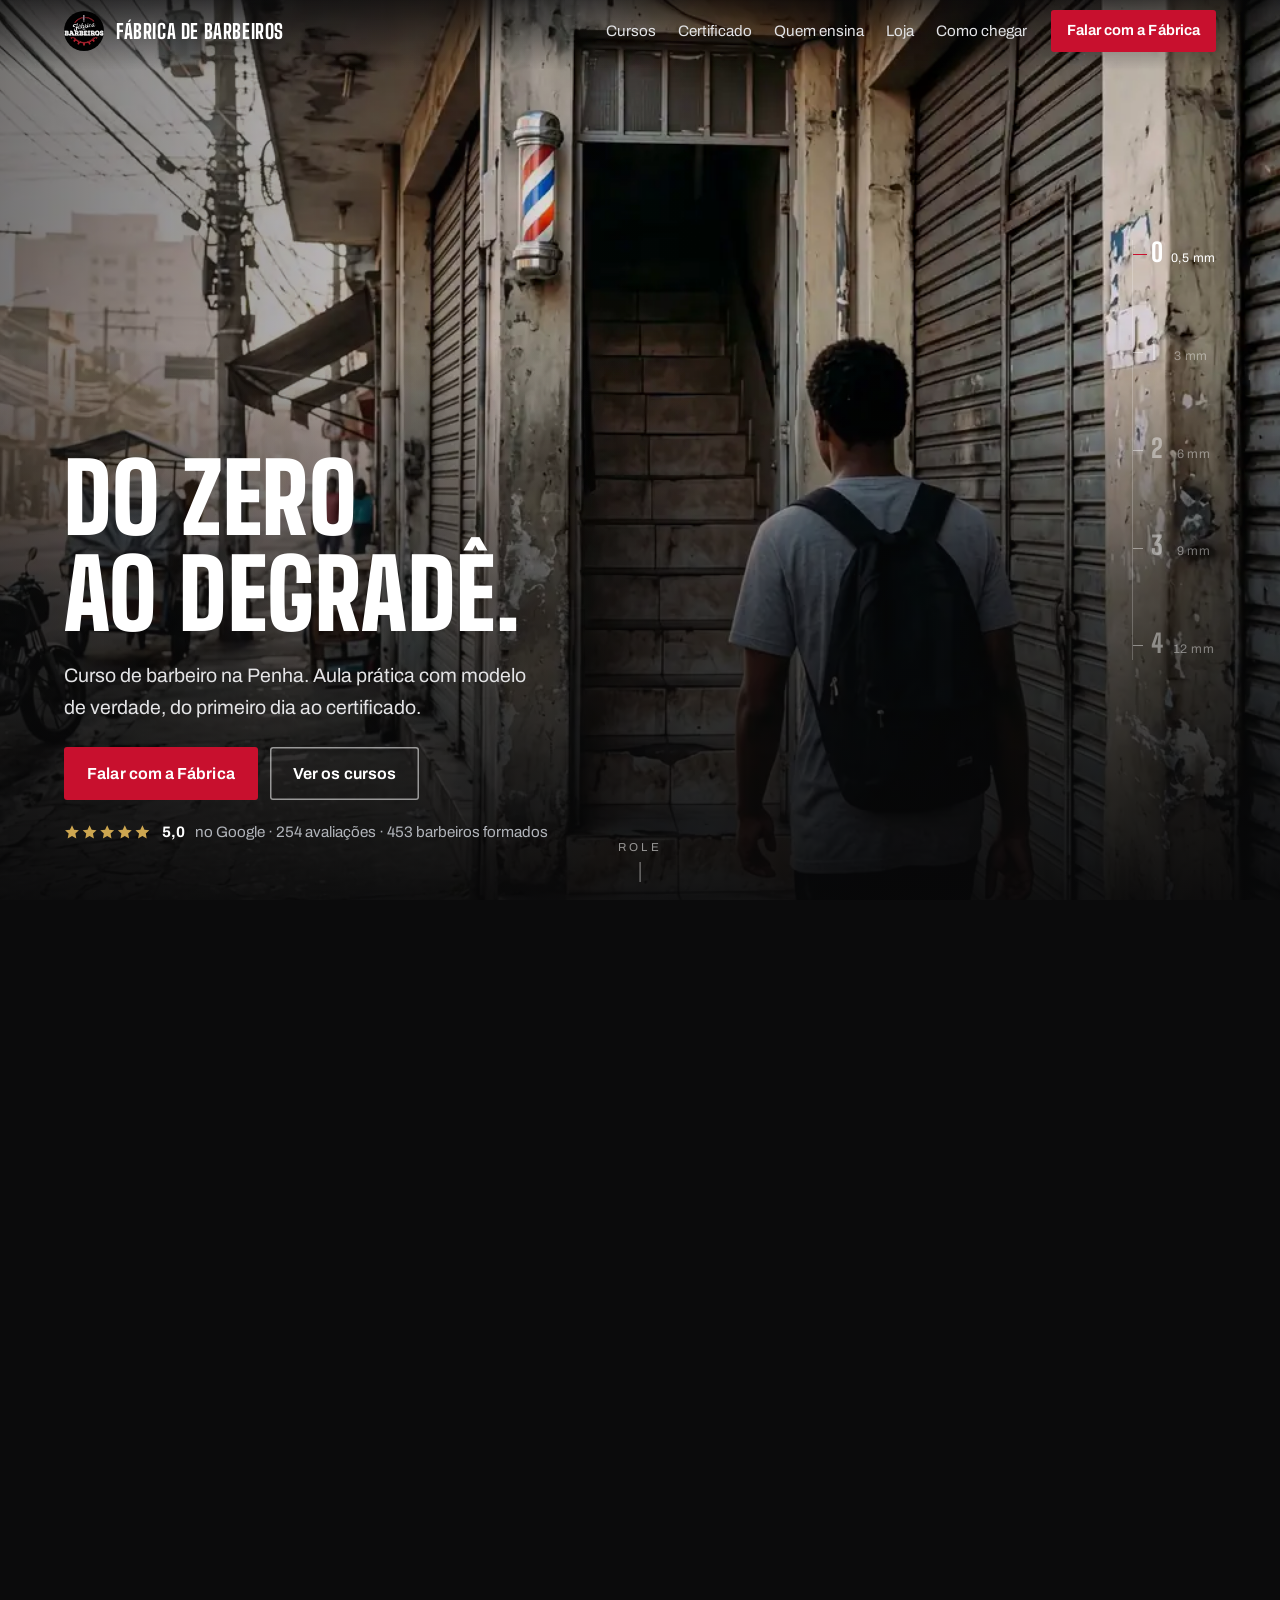
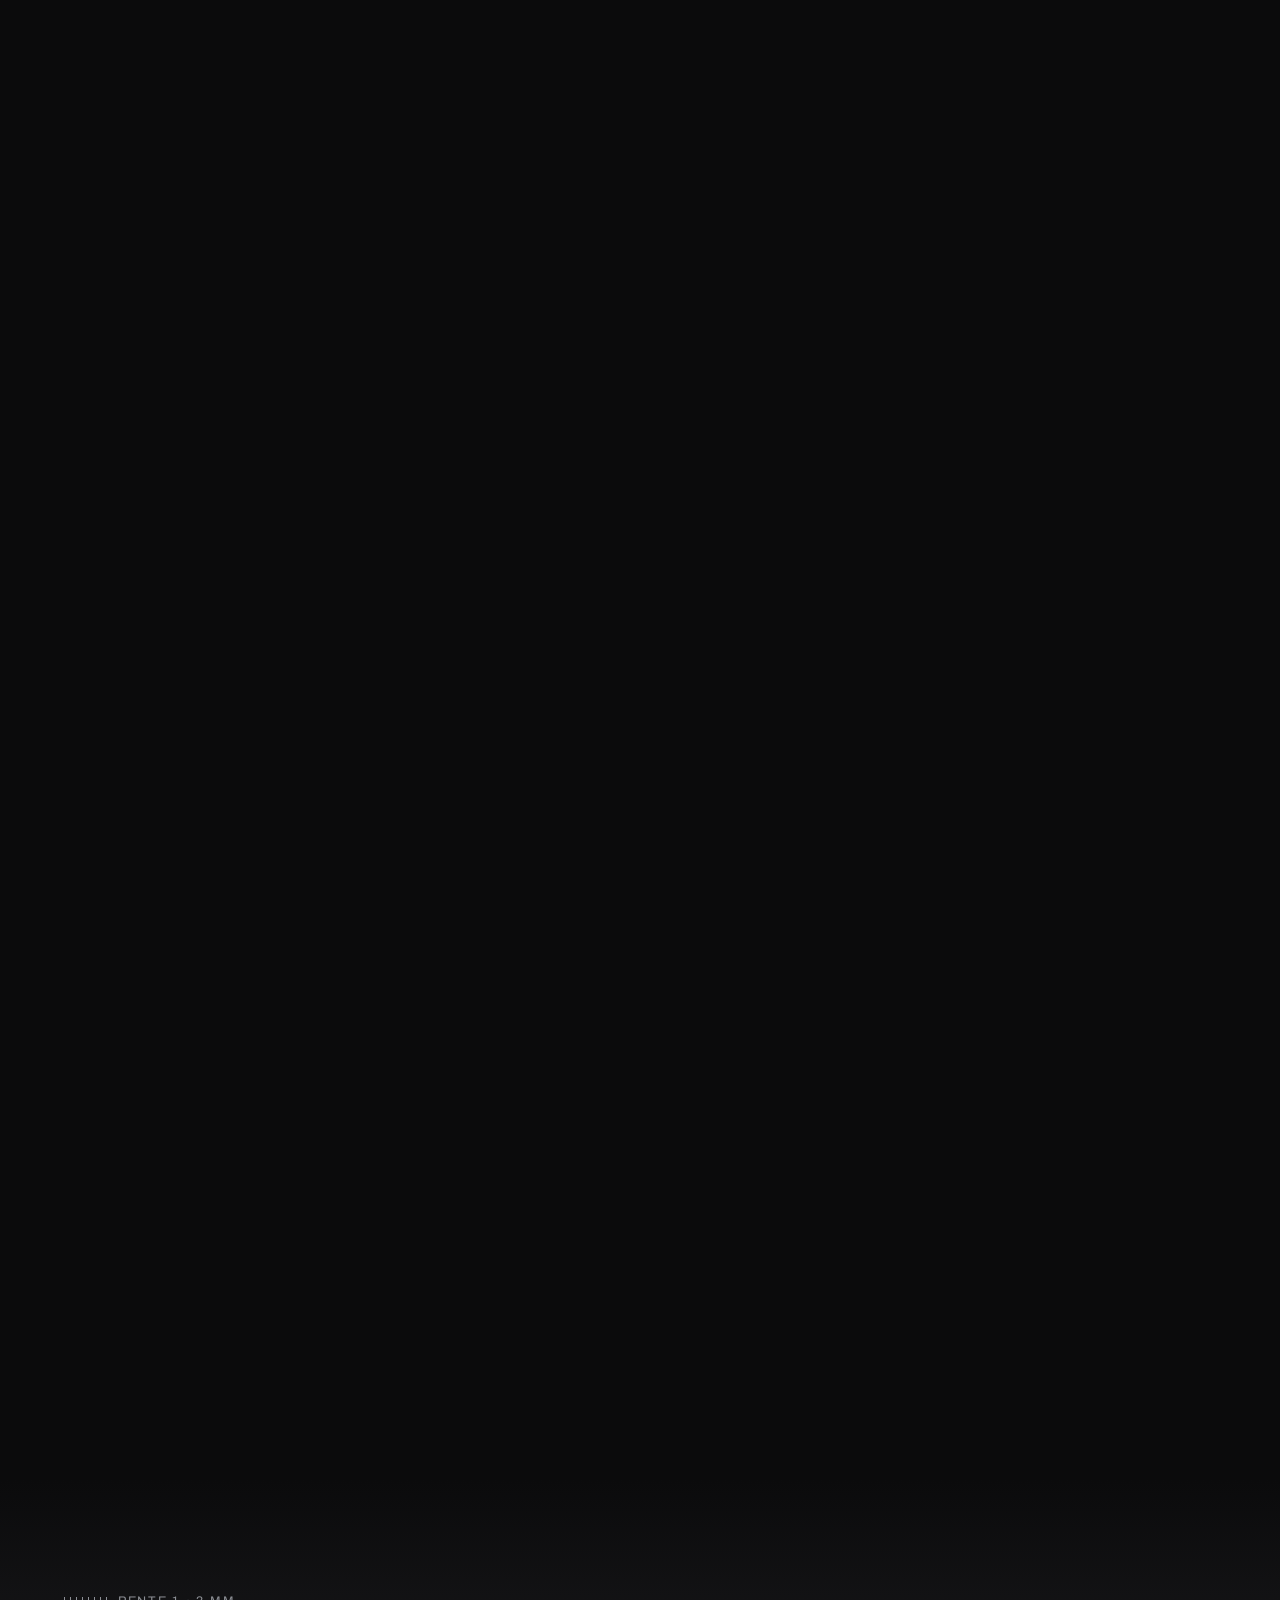
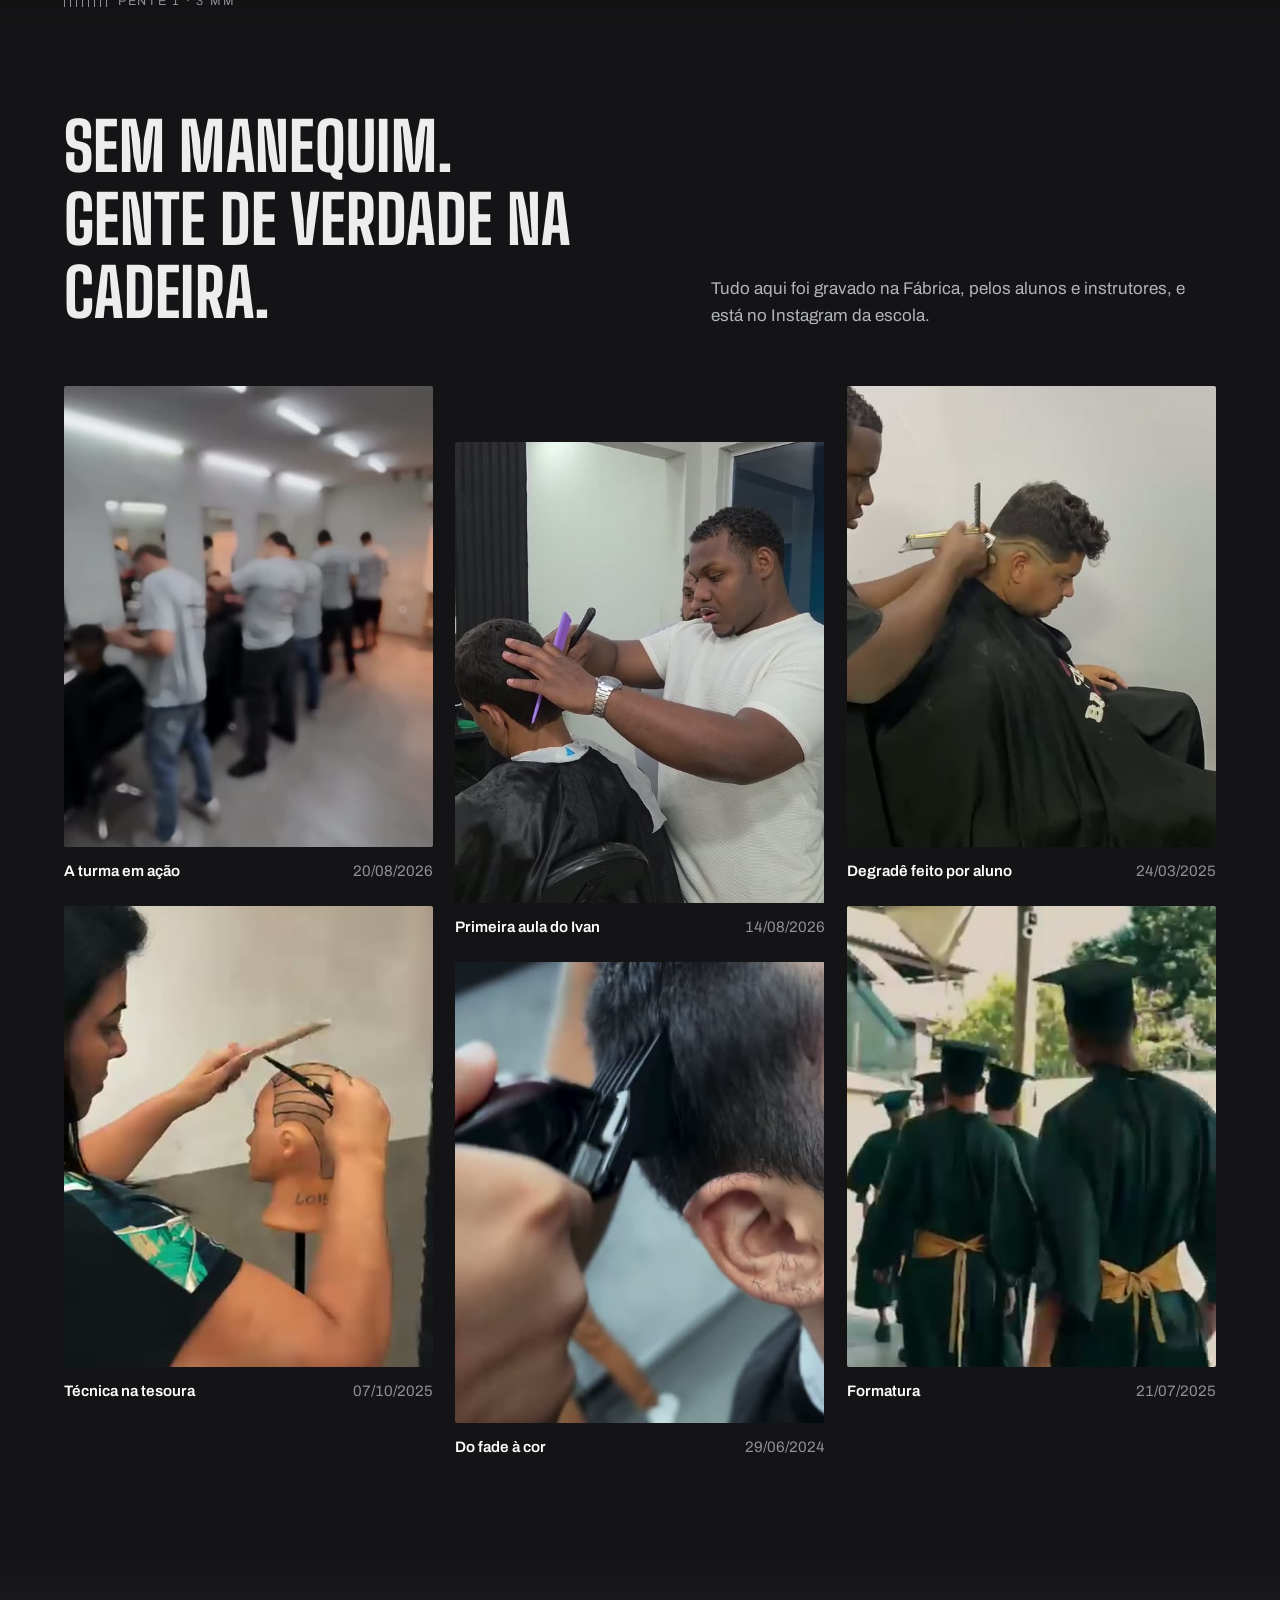
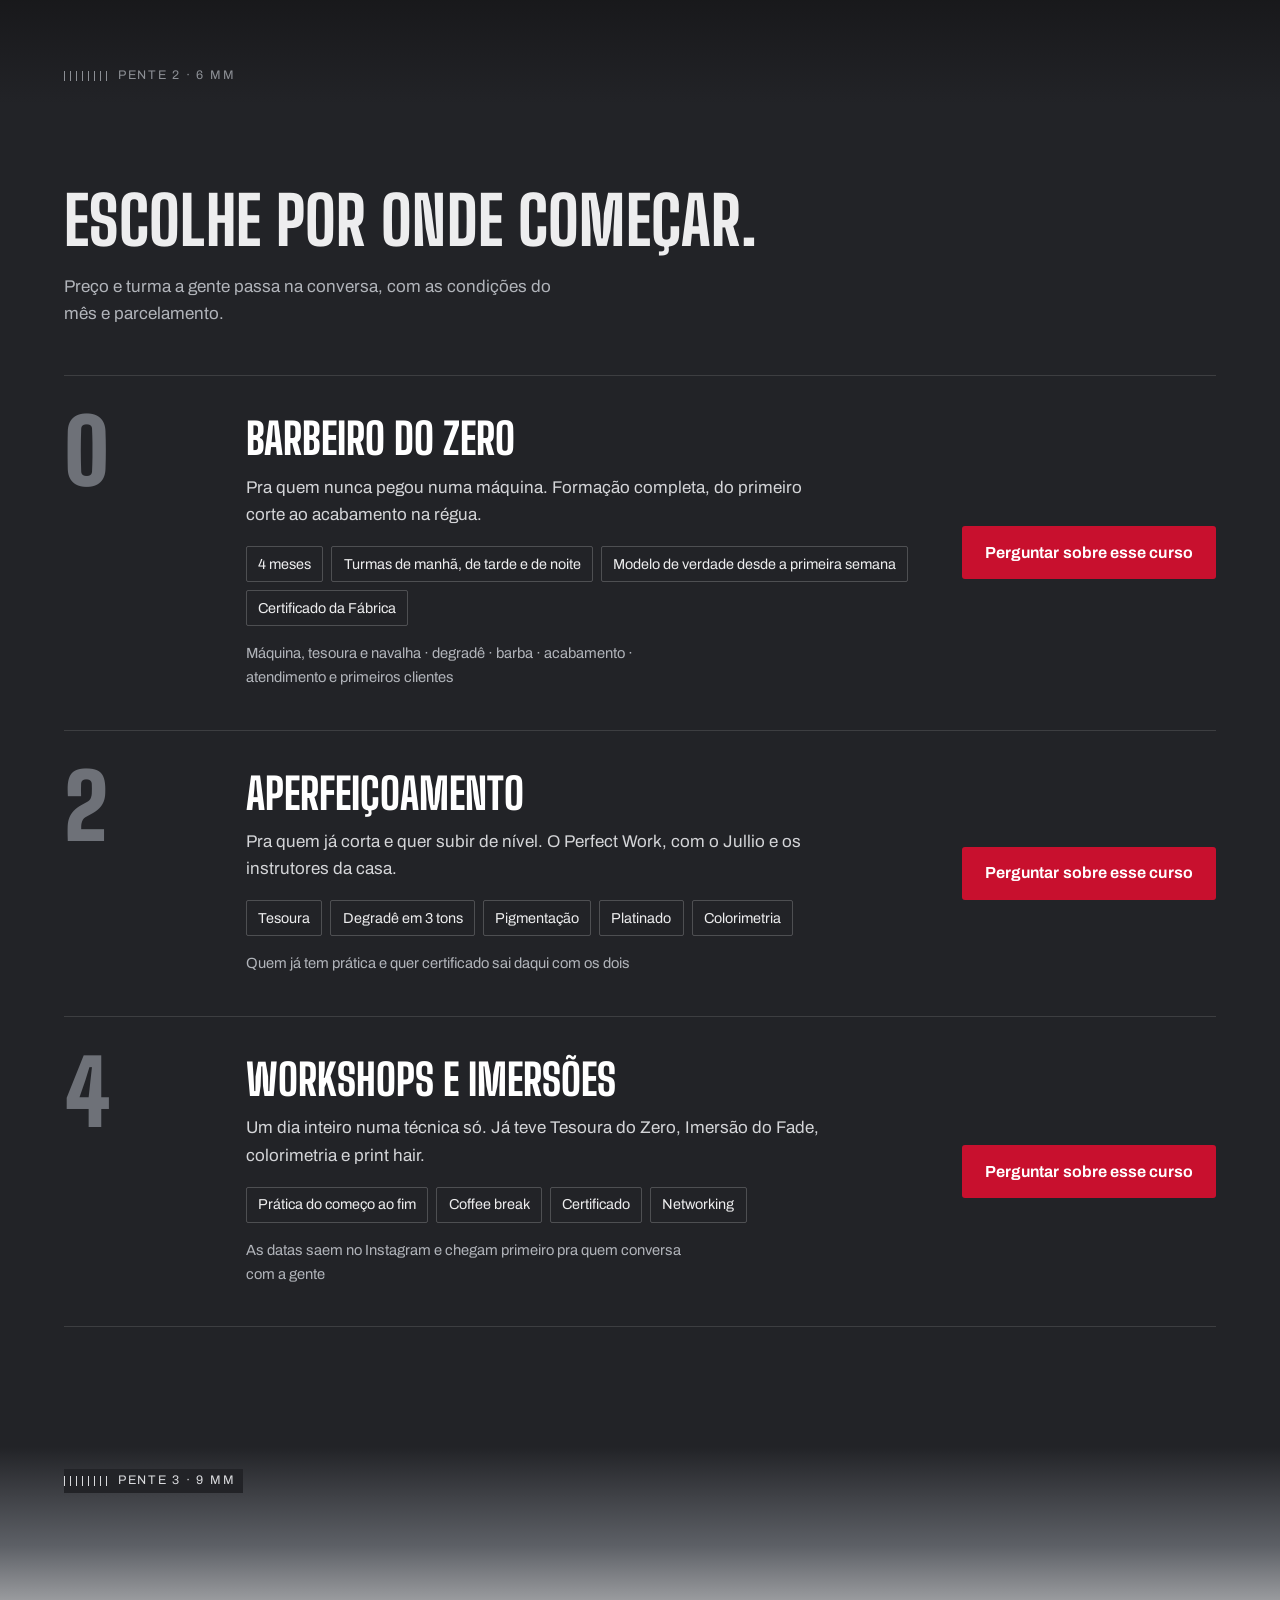
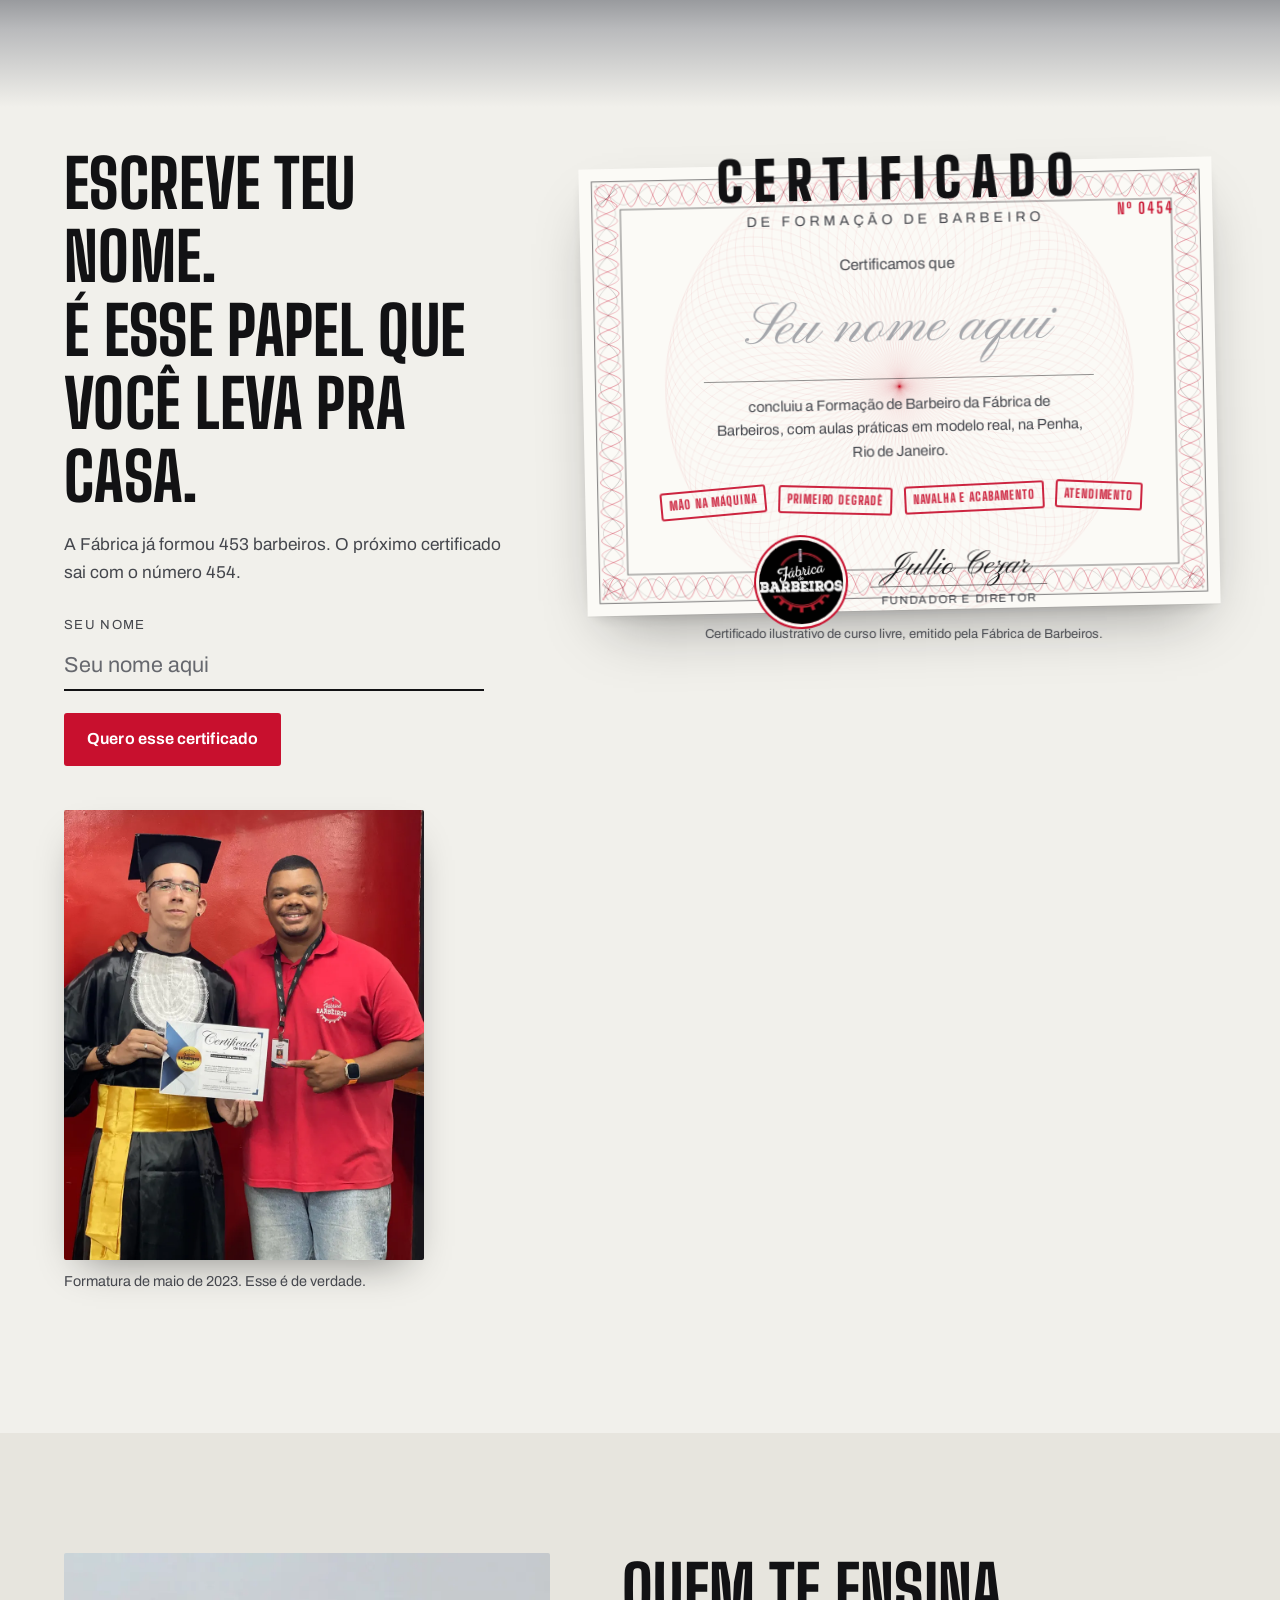
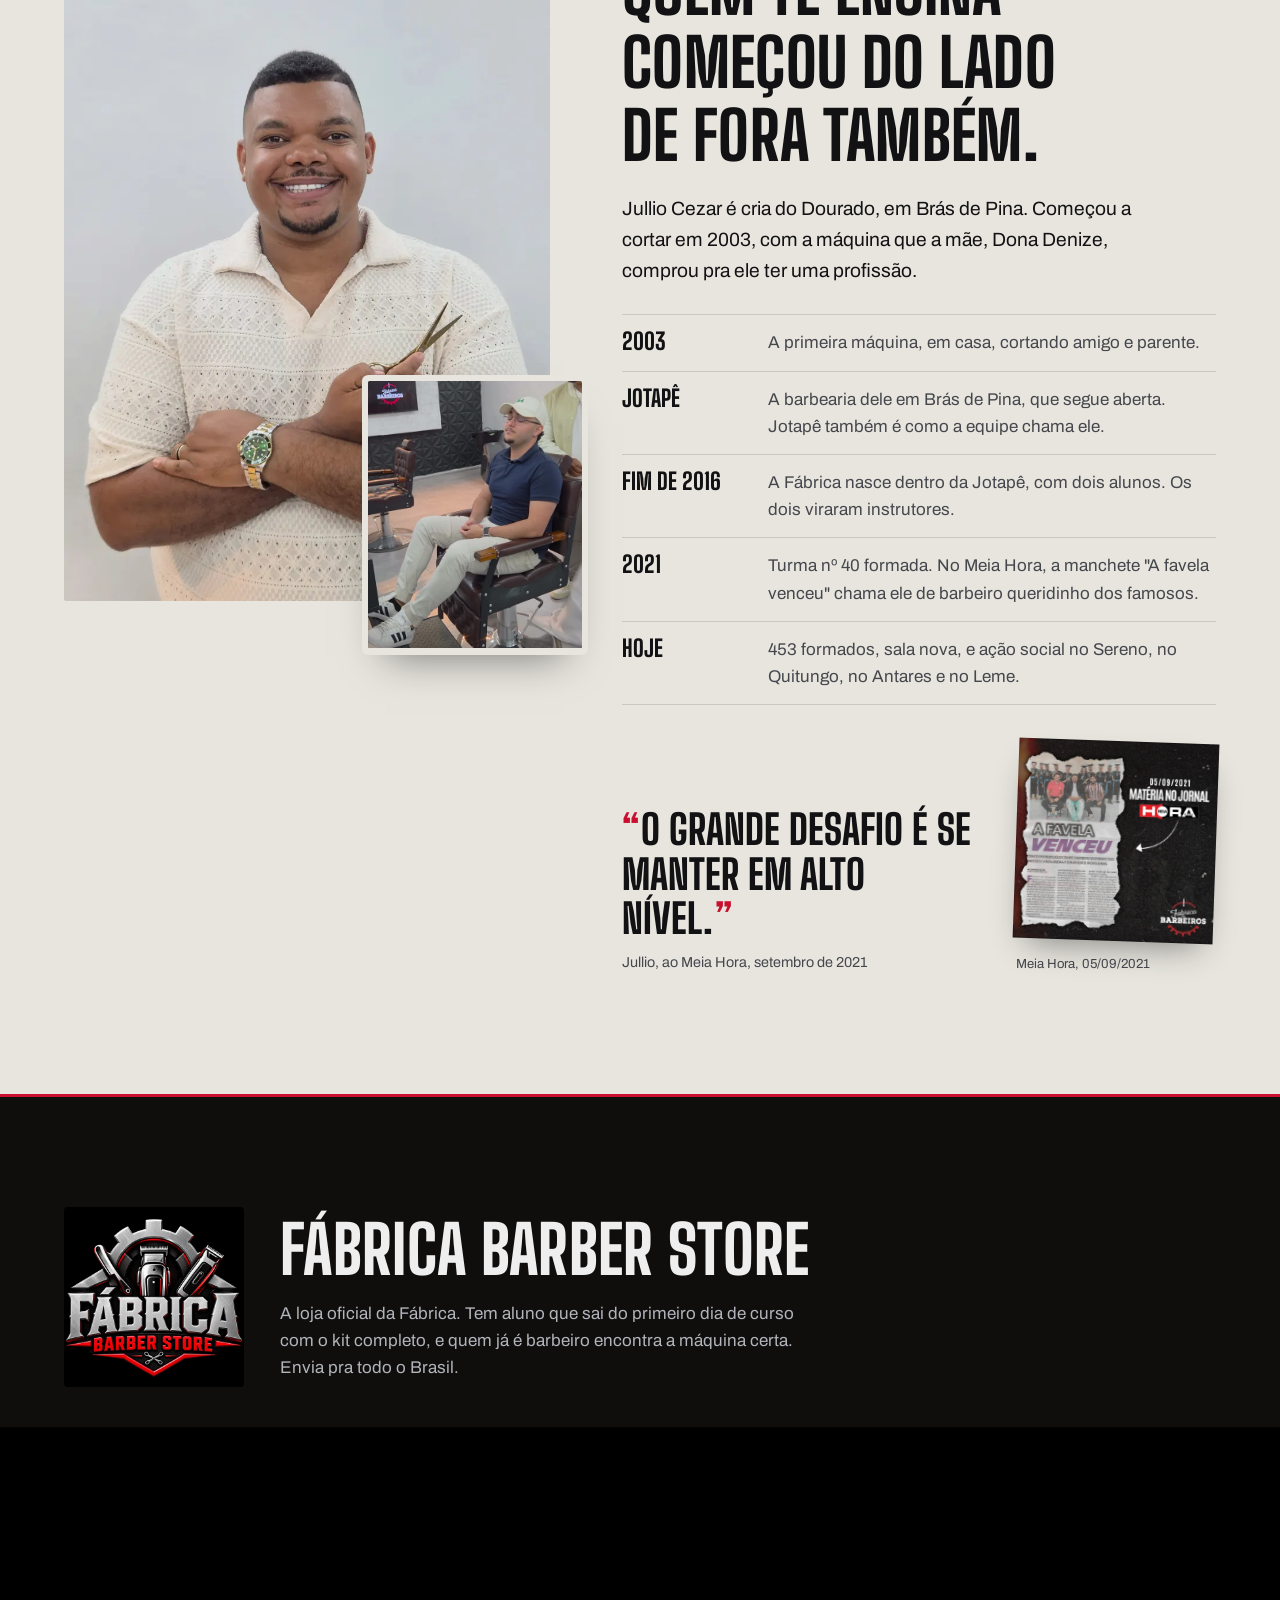
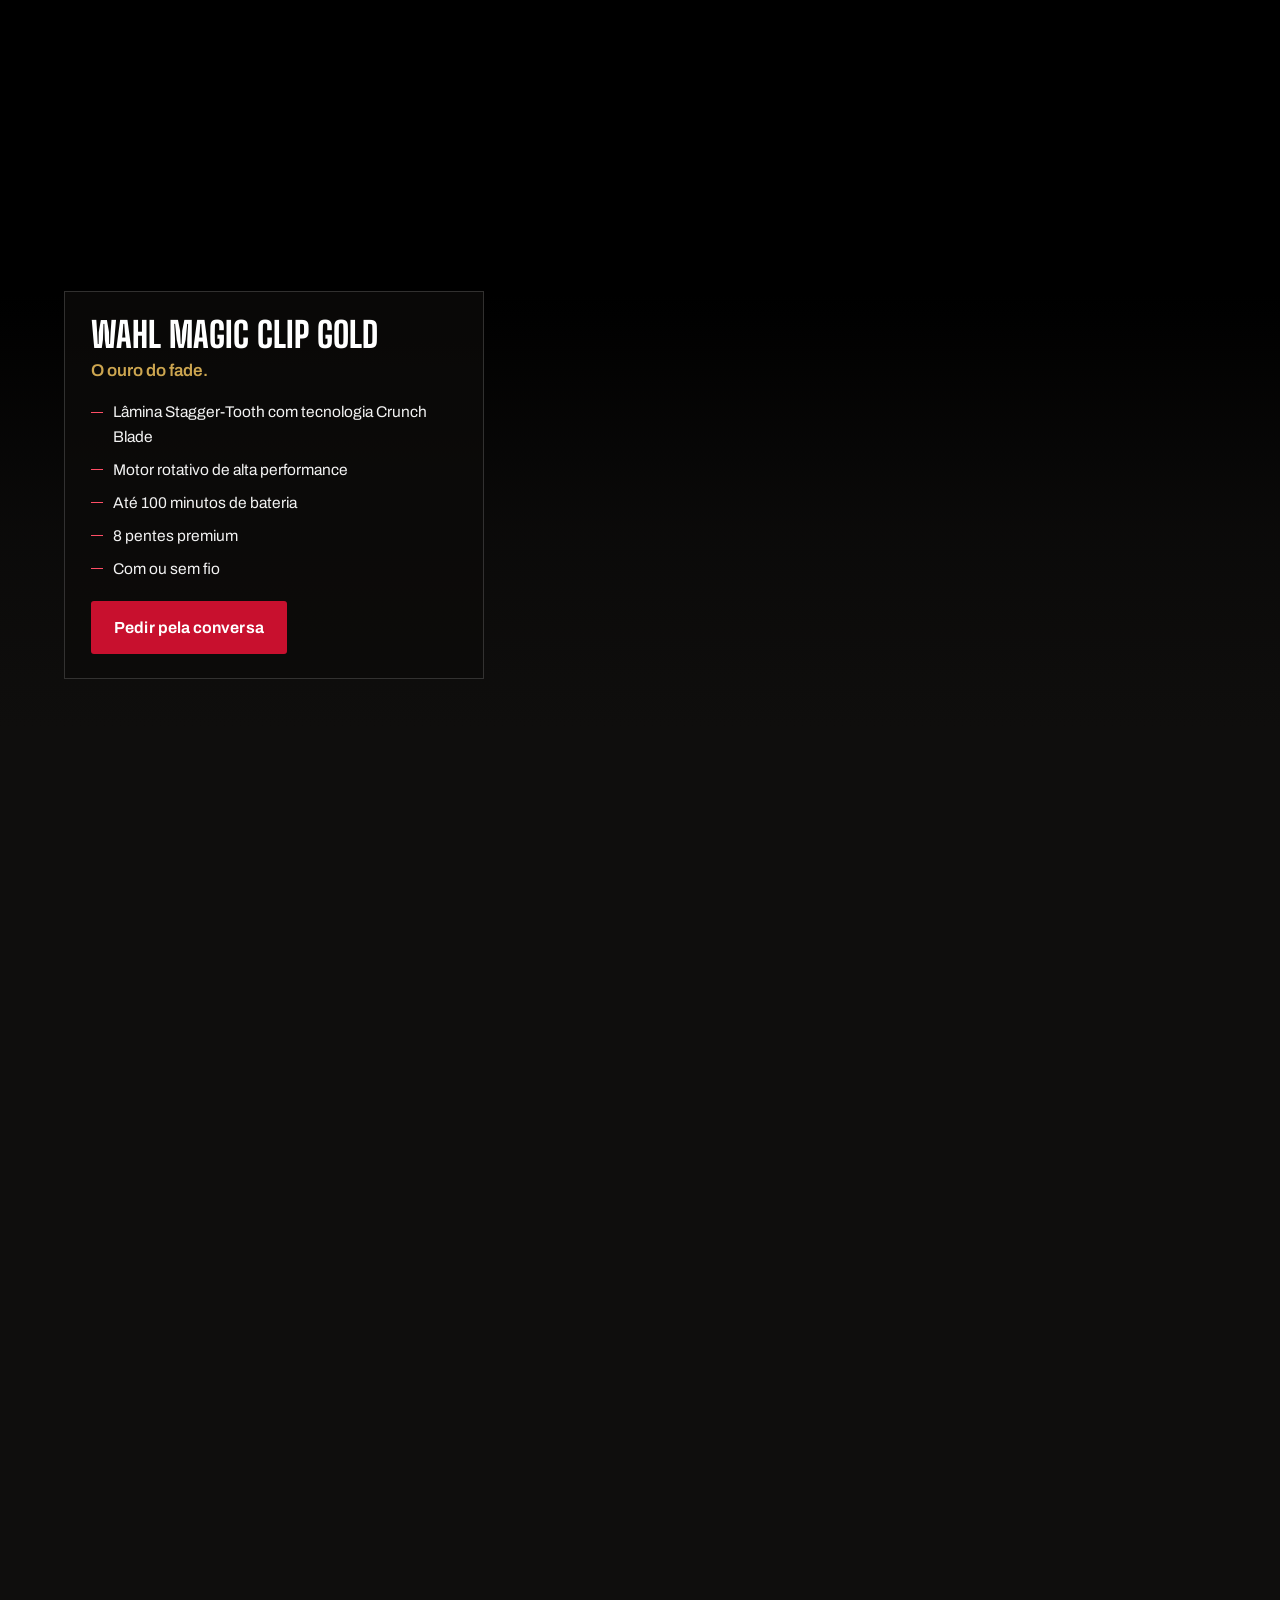
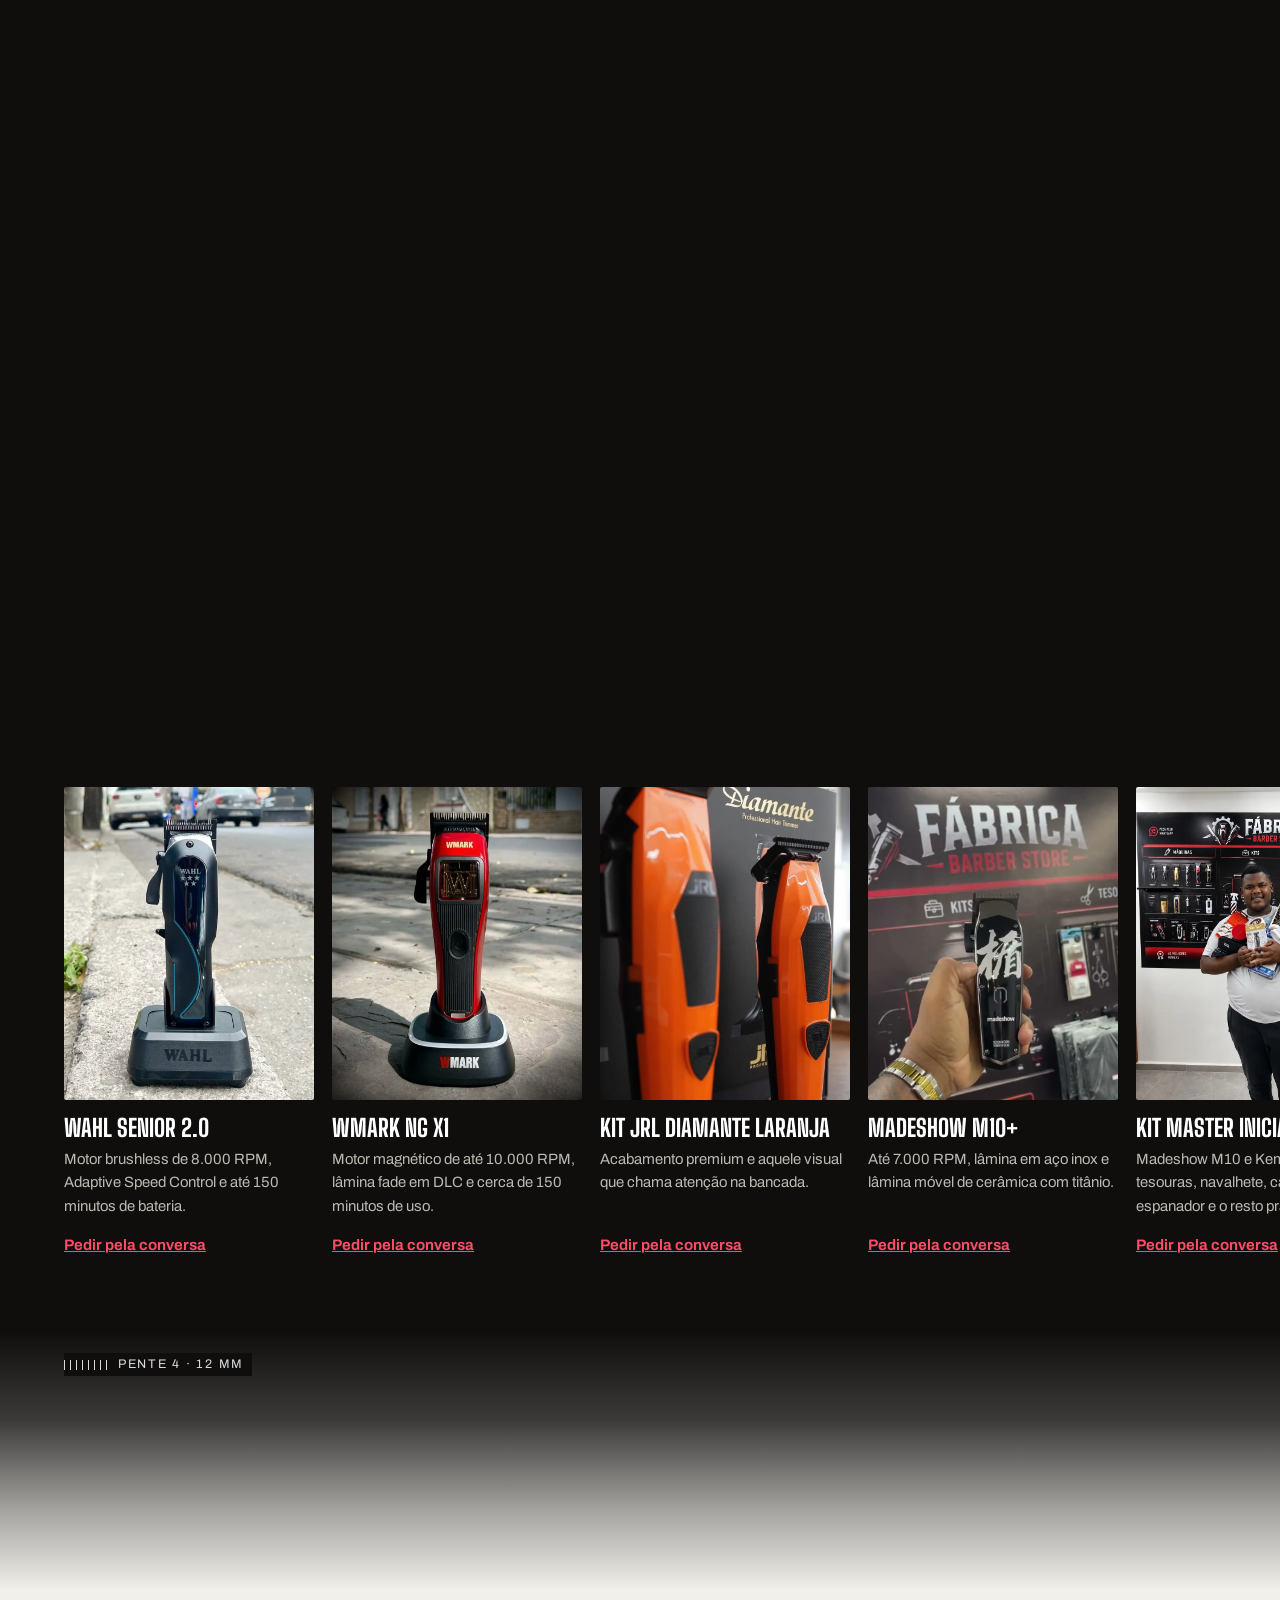
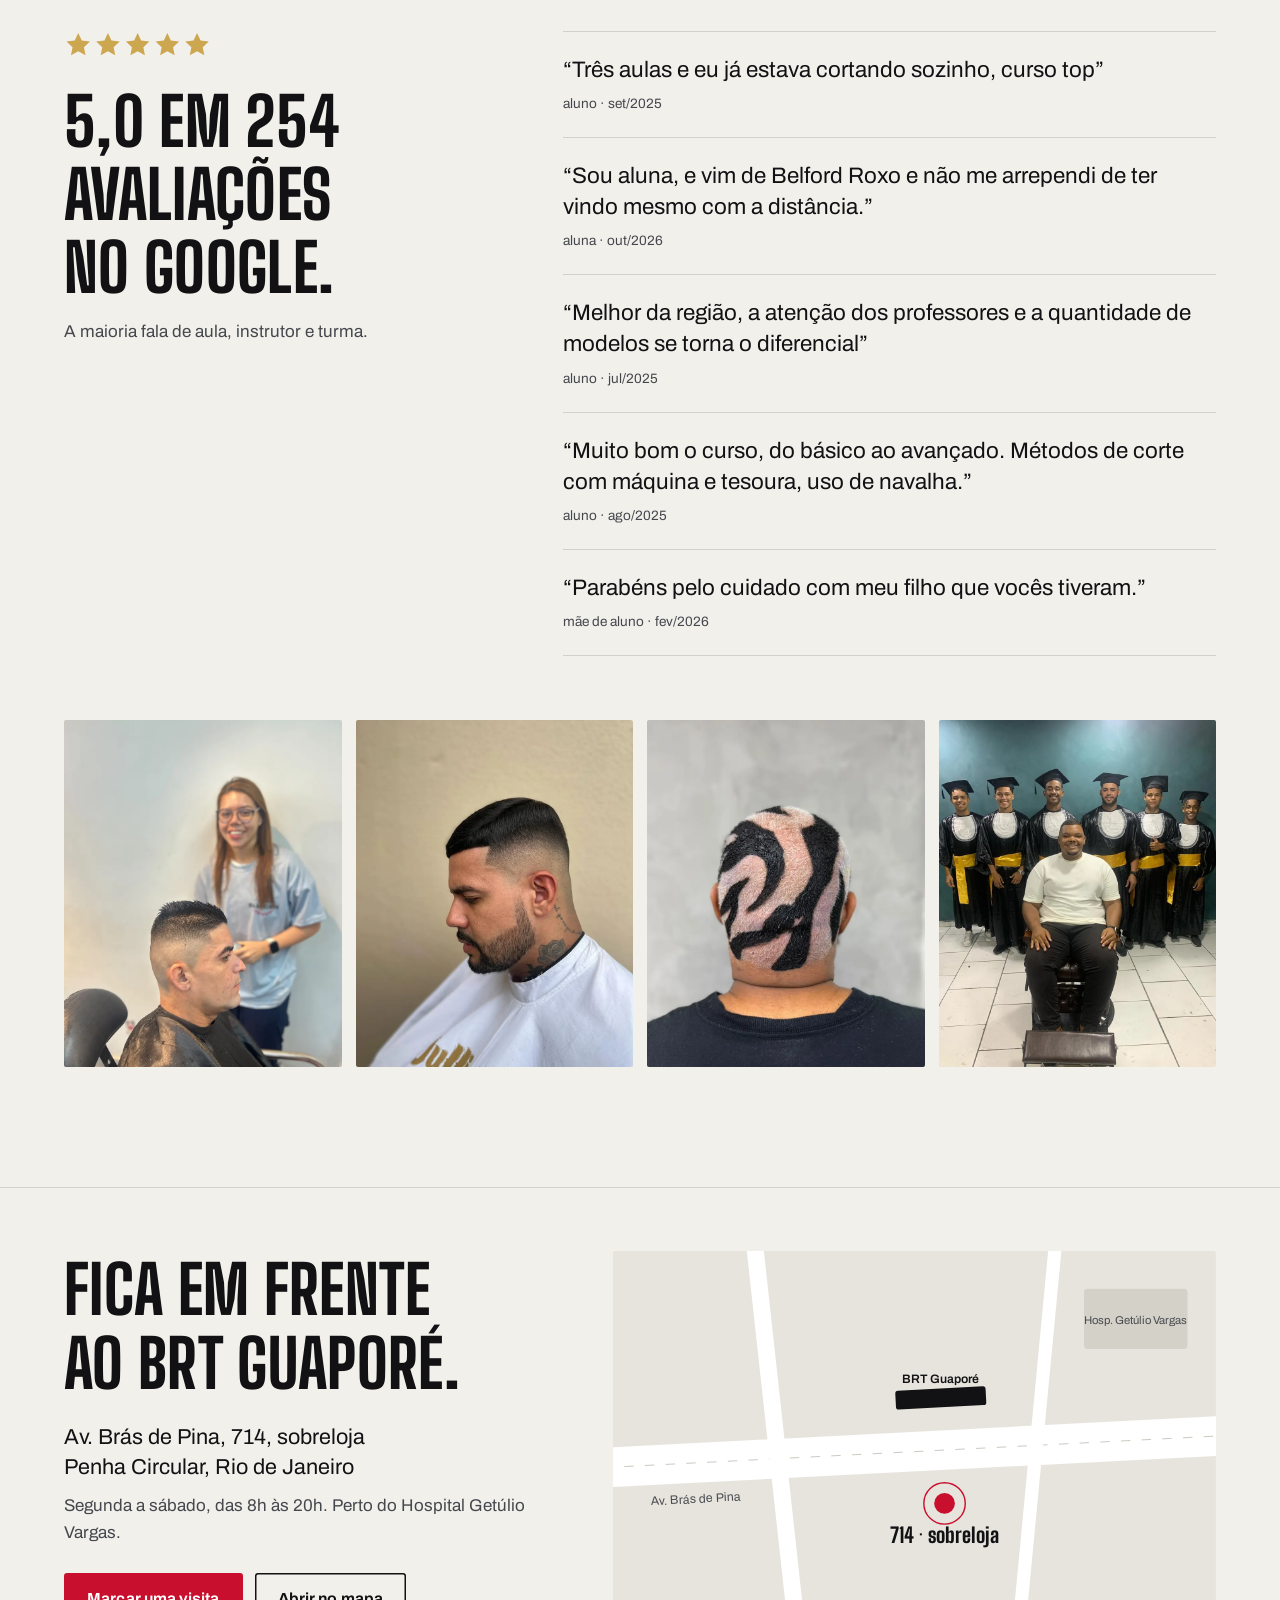
==== commit ff4f5ad7: "Site da Fábrica: certificado antes do campo no celular, um botão de ação por vez, abertura seguindo " ====
--- a/fabrica-site/index.html
+++ b/fabrica-site/index.html
@@ -22,7 +22,7 @@
 <link rel="preconnect" href="https://fonts.googleapis.com">
 <link rel="preconnect" href="https://fonts.gstatic.com" crossorigin>
 <link rel="stylesheet" href="https://fonts.googleapis.com/css2?family=Archivo:wdth,wght@75..100,400..700&family=Big+Shoulders+Display:wght@600;700;800;900&family=Pinyon+Script&display=swap">
-<link rel="stylesheet" href="estilo.css?v=ec8fc085">
+<link rel="stylesheet" href="estilo.css?v=a0e715d3">
 </head>
 <body>
 <header class="topo" id="topo">
@@ -113,15 +113,15 @@
       <video muted loop playsinline preload="none" poster="assets/real/degrade-aluno.jpg" data-video="assets/real/degrade-aluno.mp4"></video>
       <p><b>Degradê feito por aluno</b><span>24/03/2025</span></p>
     </li>
-    <li class="tira__item tira__item--alto">
+    <li class="tira__item">
       <video muted loop playsinline preload="none" poster="assets/real/tesoura-turma.jpg" data-video="assets/real/tesoura-turma.mp4"></video>
       <p><b>Técnica na tesoura</b><span>07/10/2025</span></p>
     </li>
-    <li class="tira__item">
+    <li class="tira__item tira__item--alto">
       <video muted loop playsinline preload="none" poster="assets/real/fade-close.jpg" data-video="assets/real/fade-close.mp4"></video>
       <p><b>Do fade à cor</b><span>29/06/2024</span></p>
     </li>
-    <li class="tira__item tira__item--alto">
+    <li class="tira__item">
       <video muted loop playsinline preload="none" poster="assets/real/formatura.jpg" data-video="assets/real/formatura.mp4"></video>
       <p><b>Formatura</b><span>21/07/2025</span></p>
     </li>
@@ -137,7 +137,7 @@
 
   <div class="tabela">
     <article class="linha" aria-labelledby="c1">
-      <div class="linha__pente" aria-hidden="true"><b>0</b><span>do zero</span></div>
+      <div class="linha__pente" aria-hidden="true"><b>0</b></div>
       <div class="linha__corpo">
         <h3 id="c1">Barbeiro do zero</h3>
         <p>Pra quem nunca pegou numa máquina. Formação completa, do primeiro corte ao acabamento na régua.</p>
@@ -150,7 +150,7 @@
     </article>
 
     <article class="linha" aria-labelledby="c2">
-      <div class="linha__pente" aria-hidden="true"><b>2</b><span>já corta</span></div>
+      <div class="linha__pente" aria-hidden="true"><b>2</b></div>
       <div class="linha__corpo">
         <h3 id="c2">Aperfeiçoamento</h3>
         <p>Pra quem já corta e quer subir de nível. O Perfect Work, com o Jullio e os instrutores da casa.</p>
@@ -163,7 +163,7 @@
     </article>
 
     <article class="linha" aria-labelledby="c3">
-      <div class="linha__pente" aria-hidden="true"><b>4</b><span>um dia</span></div>
+      <div class="linha__pente" aria-hidden="true"><b>4</b></div>
       <div class="linha__corpo">
         <h3 id="c3">Workshops e imersões</h3>
         <p>Um dia inteiro numa técnica só. Já teve Tesoura do Zero, Imersão do Fade, colorimetria e print hair.</p>
@@ -184,16 +184,20 @@
   <div class="certificado__texto">
     <h2 id="cert-titulo" class="titulo-secao titulo-secao--tinta">Escreve teu nome.<br>É esse papel que você leva pra casa.</h2>
     <p>A Fábrica já formou 453 barbeiros. O próximo certificado sai com o número 454.</p>
+  </div>
+
+  <div class="certificado__acao">
     <label class="campo" for="nome-aluno">
       <span>Seu nome</span>
       <input id="nome-aluno" type="text" maxlength="34" autocomplete="given-name" placeholder="Seu nome aqui">
     </label>
     <button class="botao botao--vermelho" type="button" data-conversa="Quero fazer o curso Barbeiro do zero">Quero esse certificado</button>
-    <figure class="certificado__foto">
-      <img src="assets/fotos/formando-certificado.webp" alt="Formando de beca segurando o certificado ao lado do Jullio" loading="lazy" width="880" height="1100">
-      <figcaption>Formatura de maio de 2023. Esse é de verdade.</figcaption>
-    </figure>
-  </div>
+  </div>
+
+  <figure class="certificado__foto">
+    <img src="assets/fotos/formando-certificado.webp" alt="Formando de beca segurando o certificado ao lado do Jullio" loading="lazy" width="880" height="1100">
+    <figcaption>Formatura de maio de 2023. Esse é de verdade.</figcaption>
+  </figure>
 
   <div class="papel" aria-label="Exemplo de certificado com o seu nome">
     <canvas class="papel__guilhoche" aria-hidden="true"></canvas>
@@ -227,9 +231,9 @@
     <p class="jullio__lide">Jullio Cezar é cria do Dourado, em Brás de Pina. Começou a cortar em 2003, com a máquina que a mãe, Dona Denize, comprou pra ele ter uma profissão.</p>
     <ol class="linha-tempo">
       <li><b>2003</b><span>A primeira máquina, em casa, cortando amigo e parente.</span></li>
-      <li><b>Jotapê</b><span>A barbearia em Brás de Pina que fez dele "o queridinho dos famosos", nas palavras do Meia Hora.</span></li>
+      <li><b>Jotapê</b><span>A barbearia dele em Brás de Pina, que segue aberta. Jotapê também é como a equipe chama ele.</span></li>
       <li><b>Fim de 2016</b><span>A Fábrica nasce dentro da Jotapê, com dois alunos. Os dois viraram instrutores.</span></li>
-      <li><b>2021</b><span>Meia Hora: "A favela venceu". Turma nº 40 formada.</span></li>
+      <li><b>2021</b><span>Turma nº 40 formada. No Meia Hora, a manchete "A favela venceu" chama ele de barbeiro queridinho dos famosos.</span></li>
       <li><b>Hoje</b><span>453 formados, sala nova, e ação social no Sereno, no Quitungo, no Antares e no Leme.</span></li>
     </ol>
     <div class="jullio__jornal">
@@ -251,7 +255,7 @@
     <img class="loja__logo" src="assets/fotos/loja-logo.webp" alt="Fábrica Barber Store" loading="lazy" width="1100" height="1100">
     <div>
       <h2 id="loja-titulo" class="titulo-secao">Fábrica Barber Store</h2>
-      <p class="texto-claro">A loja oficial da Fábrica, dentro da escola. Aluno sai com o kit no primeiro dia, e quem já é barbeiro encontra a máquina certa. Envio pra todo o Brasil.</p>
+      <p class="texto-claro">A loja oficial da Fábrica. Tem aluno que sai do primeiro dia de curso com o kit completo, e quem já é barbeiro encontra a máquina certa. Envia pra todo o Brasil.</p>
     </div>
   </div>
 
@@ -269,7 +273,7 @@
           <li data-de="0.65">8 pentes premium</li>
           <li data-de="0.8">Com ou sem fio</li>
         </ul>
-        <button class="botao botao--ouro" type="button" data-conversa="Tem a Wahl Magic Clip Gold disponível?">Pedir pela conversa</button>
+        <button class="botao botao--vermelho" type="button" data-conversa="Tem a Wahl Magic Clip Gold disponível?">Pedir pela conversa</button>
       </div>
     </div>
   </div>
@@ -313,10 +317,9 @@
 <!-- quem já passou por aqui -->
 <section class="prova" id="prova" aria-labelledby="prova-titulo">
   <div class="prova__nota">
-    <p class="prova__numero">5,0</p>
     <span class="estrelas estrelas--grande" aria-hidden="true"></span>
-    <h2 id="prova-titulo" class="titulo-secao titulo-secao--tinta">254 avaliações no Google.</h2>
-    <p>Quase todas de aluno, no dia da formatura.</p>
+    <h2 id="prova-titulo" class="titulo-secao titulo-secao--tinta">5,0 em 254 avaliações no Google.</h2>
+    <p>A maioria fala de aula, instrutor e turma.</p>
   </div>
   <ul class="vozes">
     <li><q>Três aulas e eu já estava cortando sozinho, curso top</q><span>aluno · set/2025</span></li>
@@ -420,6 +423,6 @@
   </form>
 </div>
 
-<script src="app.js?v=d08ba1e1"></script>
+<script src="app.js?v=283f519e"></script>
 </body>
 </html>
--- a/fabrica-site/estilo.css
+++ b/fabrica-site/estilo.css
@@ -24,8 +24,8 @@
   --display: "Big Shoulders Display", "Archivo", "Arial Narrow", sans-serif;
   --corpo: "Archivo", "Segoe UI", Roboto, Helvetica, Arial, sans-serif;
   --roteiro: "Pinyon Script", "Segoe Script", cursive;
-  --lado: max(20px, env(safe-area-inset-left, 0px));
-  --lado-d: max(20px, env(safe-area-inset-right, 0px));
+  --lado: max(clamp(20px, 5vw, 100px), env(safe-area-inset-left, 0px));
+  --lado-d: max(clamp(20px, 5vw, 100px), env(safe-area-inset-right, 0px));
   /* fundo de ponta a ponta, conteúdo até 1320px no meio */
   --largura: 1320px;
   --miolo: max(var(--lado), calc((100% - var(--largura)) / 2));
@@ -67,21 +67,19 @@
   transition: background-color .25s var(--sai), color .25s var(--sai), transform .25s var(--sai), box-shadow .25s var(--sai);
 }
 .botao:active { transform: translateY(1px); }
-.botao--vermelho { background: var(--vermelho); color: #fff; box-shadow: inset 0 -3px 0 rgba(0, 0, 0, .22); }
+.botao--vermelho { background: var(--vermelho); color: #fff; }
 .botao--vermelho:hover { background: var(--vermelho-escuro); }
 .botao--vazado { background: transparent; color: #fff; box-shadow: inset 0 0 0 1.5px rgba(255, 255, 255, .55); }
 .botao--vazado:hover { box-shadow: inset 0 0 0 1.5px #fff; background: rgba(255, 255, 255, .06); }
 .botao--tinta { background: transparent; color: var(--tinta); box-shadow: inset 0 0 0 1.5px var(--tinta); }
 .botao--tinta:hover { background: var(--tinta); color: var(--papel); }
-.botao--ouro { background: var(--ouro); color: #141210; box-shadow: inset 0 -3px 0 rgba(0, 0, 0, .18); }
-.botao--ouro:hover { background: #DDB863; }
 .botao--curto { min-height: 42px; padding: .55rem 1rem; font-size: .92rem; }
 .botao--grande { min-height: 62px; padding: 1rem 2rem; font-size: 1.12rem; }
 .link-acao {
-  background: none; border: 0; padding: .35rem 0; color: var(--ouro);
+  background: none; border: 0; padding: .35rem 0; color: var(--vermelho-claro);
   font-weight: 650; font-size: .95rem; text-decoration: underline; text-decoration-thickness: 1px;
 }
-.link-acao:hover { color: #E8C877; }
+.link-acao:hover { color: #fff; }
 
 /* ------------------------------------------------------------ tipografia */
 .titulo-secao {
@@ -97,12 +95,19 @@
 .topo {
   position: fixed; inset: 0 0 auto; z-index: 40;
   display: flex; align-items: center; gap: 24px;
-  padding: calc(10px + env(safe-area-inset-top, 0px)) var(--lado-d) 18px var(--lado);
+  padding: calc(10px + env(safe-area-inset-top, 0px)) var(--miolo-d) 18px var(--miolo);
   color: #fff;
   background: linear-gradient(rgba(8, 8, 9, .72), rgba(8, 8, 9, 0));
   transition: background-color .35s var(--sai), box-shadow .35s var(--sai);
 }
 .topo.is-solido { background: rgba(11, 11, 12, .95); box-shadow: 0 1px 0 var(--linha-escura); padding-bottom: 10px; }
+/* um botão de ação por vez. No computador o do topo basta e o flutuante nem aparece;
+   no celular, depois do filme, o flutuante (perto do polegar) assume e o do topo sai */
+.topo > .botao { transition: opacity .3s var(--sai), visibility 0s; }
+@media (min-width: 901px) { .chamar { display: none !important; } }
+@media (max-width: 900px) {
+  .topo.sem-acao > .botao { opacity: 0; visibility: hidden; transition: opacity .3s var(--sai), visibility 0s .3s; }
+}
 .marca { display: flex; align-items: center; gap: 12px; text-decoration: none; margin-right: auto; }
 .marca img { width: 40px; height: 40px; border-radius: 50%; }
 .marca span { font-family: var(--display); font-weight: 800; text-transform: uppercase; font-size: 1.25rem; letter-spacing: .03em; }
@@ -124,7 +129,7 @@
     linear-gradient(to top, rgba(8, 8, 9, .92) 0%, rgba(8, 8, 9, .55) 34%, rgba(8, 8, 9, 0) 62%),
     linear-gradient(to right, rgba(8, 8, 9, .55) 0%, rgba(8, 8, 9, 0) 55%);
 }
-.filme__capitulos { position: absolute; left: var(--lado); right: 132px; bottom: max(56px, calc(28px + env(safe-area-inset-bottom, 0px))); max-width: 760px; }
+.filme__capitulos { position: absolute; left: var(--miolo); right: calc(var(--miolo-d) + 112px); bottom: max(56px, calc(28px + env(safe-area-inset-bottom, 0px))); max-width: 760px; }
 .capitulo {
   position: absolute; left: 0; bottom: 0; width: 100%;
   opacity: 0; transform: translateY(18px); filter: blur(6px);
@@ -134,12 +139,13 @@
 .capitulo.is-ativo { opacity: 1; transform: none; filter: none; pointer-events: auto; }
 .titulo-filme {
   font-family: var(--display); font-weight: 900; text-transform: uppercase;
-  font-size: clamp(3.4rem, 9vw, 6rem); line-height: .94; letter-spacing: .005em;
+  font-size: clamp(3.4rem, 9vw, 6rem); line-height: 1; letter-spacing: .005em;
   margin: 0 0 18px; color: #fff; text-wrap: balance;
 }
+/* caixa-alta com acento (Á, Ê, Ç): abaixo de 1 o acento encosta na linha de cima */
 .titulo-capitulo {
   font-family: var(--display); font-weight: 800; text-transform: uppercase;
-  font-size: clamp(2.4rem, 6vw, 4.6rem); line-height: .98; margin: 0 0 14px; color: #fff; text-wrap: balance;
+  font-size: clamp(2.4rem, 6vw, 4.6rem); line-height: 1.06; margin: 0 0 14px; color: #fff; text-wrap: balance;
 }
 .filme__texto { font-size: clamp(1.02rem, 1.6vw, 1.22rem); color: #E4E4E6; max-width: 44ch; margin: 0; }
 .filme__acoes { display: flex; flex-wrap: wrap; gap: 12px; margin-top: 24px; }
@@ -150,7 +156,7 @@
 
 .regua {
   --p: 0;
-  position: absolute; right: var(--lado-d); top: 50%; transform: translateY(-50%);
+  position: absolute; right: var(--miolo-d); top: 50%; transform: translateY(-50%);
   list-style: none; margin: 0; padding: 0 0 0 18px; height: min(56vh, 420px);
   display: flex; flex-direction: column; justify-content: space-between;
   border-left: 1px solid rgba(255, 255, 255, .22);
@@ -175,7 +181,7 @@
 .filme.passou-inicio .filme__rolar { opacity: 0; }
 @media (max-width: 720px) {
   .regua { display: none; }
-  .filme__capitulos { right: var(--lado-d); bottom: max(40px, calc(20px + env(safe-area-inset-bottom, 0px))); }
+  .filme__capitulos { right: var(--miolo-d); bottom: max(40px, calc(20px + env(safe-area-inset-bottom, 0px))); }
   .filme__rolar { display: none; }
 }
 
@@ -190,7 +196,7 @@
 /* ------------------------------------------------------------ faixas de degradê */
 .faixa { position: relative; height: 150px; }
 .faixa span {
-  position: absolute; left: var(--lado); bottom: 18px;
+  position: absolute; left: var(--miolo); bottom: 18px;
   font-size: .78rem; letter-spacing: .14em; text-transform: uppercase; color: #8C8F95;
   padding-left: 54px;
 }
@@ -207,24 +213,24 @@
 .faixa--4 span { background: var(--couro); }
 
 /* ------------------------------------------------------------ gente de verdade */
-.real { background: var(--carvao); color: #EDEDEE; padding-block: 80px 120px; padding-inline: var(--lado) var(--lado-d); }
-.real__topo { display: grid; grid-template-columns: minmax(0, 1.2fr) minmax(0, 1fr); gap: 40px; align-items: end; max-width: 1240px; margin: 0 auto 56px; }
-.tira { list-style: none; margin: 0 auto; padding: 0; max-width: 1240px; display: grid; grid-template-columns: repeat(3, minmax(0, 1fr)); gap: 22px; }
+.real { background: var(--carvao); color: #EDEDEE; padding-block: 80px 150px; padding-inline: var(--miolo) var(--miolo-d); }
+.real__topo { display: grid; grid-template-columns: minmax(0, 1.2fr) minmax(0, 1fr); gap: 40px; align-items: end; margin: 0 0 56px; }
+.tira { list-style: none; margin: 0; padding: 0; display: grid; grid-template-columns: repeat(3, minmax(0, 1fr)); gap: 22px; }
 .tira__item video { width: 100%; aspect-ratio: 4 / 5; object-fit: cover; background: #0E0E10; border-radius: 2px; }
+/* a coluna do meio inteira desce: dentro dela o espaço entre vídeo e legenda não muda */
 .tira__item--alto { transform: translateY(56px); }
 .tira__item p { display: flex; justify-content: space-between; gap: 12px; margin: 12px 0 0; font-size: .95rem; }
 .tira__item b { font-weight: 600; color: #fff; }
 .tira__item span { color: var(--aco-texto); font-variant-numeric: tabular-nums; }
 @media (max-width: 860px) {
   .real__topo { grid-template-columns: minmax(0, 1fr); gap: 18px; }
-  .tira { display: flex; overflow-x: auto; scroll-snap-type: x mandatory; gap: 14px; padding-bottom: 12px; margin-inline: calc(var(--lado) * -1) calc(var(--lado-d) * -1); padding-inline: var(--lado) var(--lado-d); scrollbar-width: thin; }
+  .tira { display: flex; overflow-x: auto; scroll-snap-type: x mandatory; gap: 14px; padding-bottom: 12px; margin-inline: calc(var(--lado) * -1) calc(var(--lado-d) * -1); padding-inline: var(--lado) var(--lado-d); scroll-padding-inline: var(--lado) var(--lado-d); scrollbar-width: thin; }
   .tira__item { flex: 0 0 72%; scroll-snap-align: start; }
   .tira__item--alto { transform: none; }
 }
 
 /* ------------------------------------------------------------ cursos */
-.cursos { background: var(--grafite); color: #EDEDEE; padding-block: 80px 120px; padding-inline: var(--lado) var(--lado-d); }
-.cursos > * { max-width: 1240px; margin-inline: auto; }
+.cursos { background: var(--grafite); color: #EDEDEE; padding-block: 80px 120px; padding-inline: var(--miolo) var(--miolo-d); }
 .cursos__intro { margin-top: 16px; margin-bottom: 48px; }
 .tabela { border-top: 1px solid var(--linha-escura); }
 .linha {
@@ -233,9 +239,8 @@
 }
 .linha__pente { display: flex; flex-direction: column; gap: 4px; }
 .linha__pente b { font-family: var(--display); font-weight: 900; font-size: 5.6rem; line-height: .8; color: #6E7178; transition: color .35s var(--sai); }
-.linha__pente span { font-size: .78rem; letter-spacing: .12em; text-transform: uppercase; color: var(--aco-texto); }
 .linha:hover .linha__pente b { color: var(--vermelho-claro); }
-.linha h3 { font-family: var(--display); font-weight: 800; text-transform: uppercase; font-size: clamp(1.9rem, 3.4vw, 2.7rem); line-height: .95; margin: 0 0 12px; color: #fff; }
+.linha h3 { font-family: var(--display); font-weight: 800; text-transform: uppercase; font-size: clamp(1.9rem, 3.4vw, 2.7rem); line-height: 1.05; margin: 0 0 12px; color: #fff; }
 .linha__corpo > p { margin: 0; max-width: 58ch; color: #D4D5D8; }
 .linha__fatos { list-style: none; padding: 0; margin: 18px 0 0; display: flex; flex-wrap: wrap; gap: 8px; }
 .linha__fatos li { font-size: .9rem; padding: .35rem .7rem; border: 1px solid rgba(255, 255, 255, .2); border-radius: 2px; color: #EDEDEE; }
@@ -249,11 +254,16 @@
 }
 
 /* ------------------------------------------------------------ certificado */
+/* no computador o papel fica à direita; no celular ele vem logo depois do título, pra quem
+   digita o nome ver o nome entrar no papel */
 .certificado {
   background: var(--papel); color: var(--tinta);
   padding-block: 40px 140px; padding-inline: var(--miolo) var(--miolo-d);
-  display: grid; grid-template-columns: minmax(0, .9fr) minmax(0, 1.25fr); gap: 64px; align-items: start;
-}
+  display: grid; grid-template-columns: minmax(0, .9fr) minmax(0, 1.25fr); column-gap: 64px; align-items: start;
+  grid-template-areas: "texto papel" "acao papel" "foto papel"; grid-template-rows: auto auto 1fr;
+}
+.certificado__texto { grid-area: texto; }
+.certificado__acao { grid-area: acao; }
 .certificado__texto p { color: var(--tinta-2); max-width: 44ch; font-size: 1.08rem; margin: 18px 0 28px; }
 .campo { display: grid; gap: 6px; margin-bottom: 22px; max-width: 420px; }
 .campo span { font-size: .82rem; letter-spacing: .1em; text-transform: uppercase; color: var(--tinta-2); }
@@ -263,11 +273,11 @@
 }
 .campo input::placeholder { color: #66686E; }
 .campo input:focus-visible { outline: none; border-bottom-color: var(--vermelho); }
-.certificado__foto { margin: 44px 0 0; max-width: 360px; }
+.certificado__foto { grid-area: foto; margin: 44px 0 0; max-width: 360px; }
 .certificado__foto img { width: 100%; aspect-ratio: 4 / 5; object-fit: cover; border-radius: 2px; box-shadow: 0 18px 40px -18px rgba(0, 0, 0, .45); }
 .certificado__foto figcaption { font-size: .9rem; color: var(--tinta-2); margin-top: 10px; }
 .papel {
-  position: relative; margin-top: 16px;
+  grid-area: papel; position: relative; margin-top: 16px;
   background: var(--papel-folha); color: var(--tinta);
   aspect-ratio: 1.414 / 1; padding: 6%;
   box-shadow: 0 1px 0 rgba(0, 0, 0, .04), 0 28px 60px -24px rgba(18, 18, 20, .42), 0 6px 16px -8px rgba(18, 18, 20, .2);
@@ -310,9 +320,11 @@
 .papel__cargo { font-size: clamp(.62rem, .9vw, .78rem); letter-spacing: .14em; text-transform: uppercase; color: var(--tinta-2); margin-top: .35em; }
 .papel__nota { position: absolute; left: 0; right: 0; bottom: -34px; margin: 0; text-align: center; font-size: .8rem; color: var(--tinta-2); transform: rotate(1.2deg); }
 @media (max-width: 960px) {
-  .certificado { grid-template-columns: minmax(0, 1fr); gap: 40px; }
-  .papel { transform: none; }
+  .certificado { grid-template-columns: minmax(0, 1fr); grid-template-areas: "texto" "papel" "acao" "foto"; grid-template-rows: none; row-gap: 28px; }
+  .certificado__texto p { margin-bottom: 0; }
+  .papel { transform: none; margin: 0 0 40px; }
   .papel__nota { transform: none; }
+  .certificado__foto { margin-top: 16px; }
 }
 @media (max-width: 560px) {
   .papel { aspect-ratio: auto; padding: 32px 18px 28px; }
@@ -340,7 +352,7 @@
 .linha-tempo b { font-family: var(--display); font-weight: 800; font-size: 1.45rem; text-transform: uppercase; line-height: 1.1; }
 .linha-tempo span { color: var(--tinta-2); }
 .citacao { margin: 36px 0 0; padding: 0; }
-.citacao p { margin: 0; font-family: var(--display); font-weight: 800; text-transform: uppercase; font-size: clamp(1.8rem, 3.2vw, 2.6rem); line-height: 1; color: var(--tinta); }
+.citacao p { margin: 0; font-family: var(--display); font-weight: 800; text-transform: uppercase; font-size: clamp(1.8rem, 3.2vw, 2.6rem); line-height: 1.08; color: var(--tinta); }
 .citacao p::before { content: "“"; color: var(--vermelho); margin-right: .05em; }
 .citacao p::after { content: "”"; color: var(--vermelho); margin-left: .05em; }
 .citacao footer { margin-top: 10px; font-size: .9rem; color: var(--tinta-2); }
@@ -359,7 +371,7 @@
 
 /* ------------------------------------------------------------ a loja */
 .loja { background: var(--couro); color: #EEE; padding-block: 110px 40px; border-top: 3px solid var(--vermelho); }
-.loja__abre { display: grid; grid-template-columns: 180px minmax(0, 1fr); gap: 36px; align-items: center; max-width: 1240px; margin: 0 auto 40px; padding-inline: var(--lado) var(--lado-d); }
+.loja__abre { display: grid; grid-template-columns: 180px minmax(0, 1fr); gap: 36px; align-items: center; margin: 0 0 40px; padding-inline: var(--miolo) var(--miolo-d); }
 .loja__logo { width: 180px; height: 180px; object-fit: cover; border-radius: 4px; }
 .loja__abre .texto-claro { margin-top: 14px; }
 .vitrine { position: relative; height: 280vh; }
@@ -371,27 +383,28 @@
 .vitrine__palco::after { content: ""; position: absolute; inset: 0; z-index: 1; pointer-events: none; background: linear-gradient(to top, var(--couro) 0%, rgba(15, 14, 13, .7) 22%, rgba(15, 14, 13, 0) 48%); }
 .vitrine__ficha {
   z-index: 2;
-  position: absolute; left: var(--lado); bottom: max(48px, calc(24px + env(safe-area-inset-bottom, 0px))); max-width: 420px;
-  padding: 26px 26px 24px; background: rgba(12, 11, 10, .78); border: 1px solid rgba(205, 166, 80, .35);
+  position: absolute; left: var(--miolo); bottom: max(48px, calc(24px + env(safe-area-inset-bottom, 0px))); max-width: 420px;
+  padding: 26px 26px 24px; background: rgba(12, 11, 10, .78); border: 1px solid rgba(255, 255, 255, .16);
 }
 .vitrine__ficha h3 { margin: 0; font-family: var(--display); font-weight: 800; text-transform: uppercase; font-size: 2.2rem; line-height: .95; color: #fff; }
 .vitrine__apelido { margin: 6px 0 16px; color: var(--ouro); font-weight: 600; }
 .vitrine__specs { list-style: none; margin: 0 0 20px; padding: 0; display: grid; gap: 8px; }
-.vitrine__specs li { position: relative; padding-left: 22px; font-size: .97rem; color: rgba(238, 238, 238, .42); transition: color .5s var(--sai); }
+.vitrine__specs li { position: relative; padding-left: 22px; font-size: .97rem; color: rgba(238, 238, 238, .62); transition: color .5s var(--sai); }
 .vitrine__specs li::before { content: ""; position: absolute; left: 0; top: .72em; width: 12px; height: 1px; background: currentColor; }
 .vitrine__specs li.is-ativo { color: #F2F2F2; }
-.vitrine__specs li.is-ativo::before { background: var(--ouro); }
+.vitrine__specs li.is-ativo::before { background: var(--vermelho-claro); }
 @media (max-width: 720px) {
   .loja__abre { grid-template-columns: minmax(0, 1fr); gap: 20px; }
   .loja__logo { width: 120px; height: 120px; }
-  .vitrine__ficha { right: var(--lado-d); max-width: none; padding: 18px; }
+  .vitrine__ficha { right: var(--miolo-d); max-width: none; padding: 18px; }
   .vitrine__ficha h3 { font-size: 1.7rem; }
   .vitrine__specs li { font-size: .9rem; }
 }
 .prateleira {
-  list-style: none; margin: 40px 0 0; padding: 0 var(--lado-d) 28px var(--lado);
+  list-style: none; margin: 40px 0 0; padding: 0 var(--miolo-d) 28px var(--miolo);
   display: grid; grid-auto-flow: column; grid-auto-columns: minmax(250px, 300px); gap: 18px;
-  overflow-x: auto; scroll-snap-type: x mandatory; scrollbar-width: thin; scrollbar-color: #4A4540 var(--couro);
+  overflow-x: auto; scroll-snap-type: x mandatory; scroll-padding-inline: var(--miolo) var(--miolo-d);
+  scrollbar-width: thin; scrollbar-color: #4A4540 var(--couro);
 }
 .produto { scroll-snap-align: start; display: flex; flex-direction: column; gap: 8px; }
 .produto img { width: 100%; aspect-ratio: 4 / 5; object-fit: cover; border-radius: 2px; margin-bottom: 8px; filter: saturate(.95); transition: transform .5s var(--sai); }
@@ -406,8 +419,7 @@
   padding-block: 40px 120px; padding-inline: var(--miolo) var(--miolo-d);
   display: grid; grid-template-columns: minmax(0, .8fr) minmax(0, 1.2fr); gap: 64px; align-items: start;
 }
-.prova__numero { margin: 0; font-family: var(--display); font-weight: 900; font-size: 6rem; line-height: .8; color: var(--tinta); }
-.prova__nota .estrelas { margin: 14px 0 24px; }
+.prova__nota .estrelas { margin: 0 0 18px; }
 .prova__nota p:last-child { color: var(--tinta-2); margin: 14px 0 0; }
 .vozes { list-style: none; margin: 0; padding: 0; border-top: 1px solid var(--linha-clara); }
 .vozes li { padding: 22px 0; border-bottom: 1px solid var(--linha-clara); display: grid; gap: 8px; }
@@ -433,25 +445,25 @@
 .mapa { width: 100%; height: auto; border-radius: 2px; }
 @media (max-width: 860px) { .chegar { grid-template-columns: minmax(0, 1fr); } }
 
-/* ------------------------------------------------------------ fim e rodapé */
-.fim { background: var(--preto); padding-block: 140px 120px; padding-inline: var(--miolo) var(--miolo-d); }
-.fim .texto-claro { margin: 18px 0 34px; font-size: 1.15rem; }
-.titulo-fim { margin: 0; font-family: var(--display); font-weight: 900; text-transform: uppercase; font-size: clamp(3.4rem, 10vw, 6rem); line-height: .94; color: #fff; }
-.rodape { background: var(--preto); border-top: 1px solid var(--linha-escura); padding-block: 40px calc(110px + env(safe-area-inset-bottom, 0px)); padding-inline: var(--miolo) var(--miolo-d); display: grid; gap: 24px; color: var(--aco-claro); font-size: .93rem; }
+/* ------------------------------------------------------------ fim e rodapé: a página termina no papel */
+.fim { background: var(--papel-2); color: var(--tinta); padding-block: 140px 120px; padding-inline: var(--miolo) var(--miolo-d); }
+.fim .texto-claro { color: var(--tinta-2); margin: 18px 0 34px; font-size: 1.15rem; }
+.titulo-fim { margin: 0; font-family: var(--display); font-weight: 900; text-transform: uppercase; font-size: clamp(3.4rem, 10vw, 6rem); line-height: 1.04; color: var(--tinta); }
+.rodape { background: var(--papel-2); border-top: 1px solid var(--linha-clara); padding-block: 40px calc(110px + env(safe-area-inset-bottom, 0px)); padding-inline: var(--miolo) var(--miolo-d); display: grid; gap: 24px; color: var(--tinta-2); font-size: .93rem; }
 .rodape__marca { display: flex; gap: 16px; align-items: center; }
 .rodape__marca img { width: 56px; height: 56px; border-radius: 50%; }
 .rodape__marca div { display: grid; }
-.rodape__marca b { color: #fff; font-family: var(--display); font-weight: 800; text-transform: uppercase; font-size: 1.3rem; }
+.rodape__marca b { color: var(--tinta); font-family: var(--display); font-weight: 800; text-transform: uppercase; font-size: 1.3rem; }
 .rodape__links { display: flex; flex-wrap: wrap; gap: 20px; }
-.rodape__links a:hover { color: #fff; }
-.rodape__nota { margin: 0; max-width: 80ch; color: var(--aco-texto); font-size: .85rem; }
+.rodape__links a:hover { color: var(--vermelho); }
+.rodape__nota { margin: 0; max-width: 80ch; color: var(--tinta-2); font-size: .85rem; }
 
 /* ------------------------------------------------------------ o agente */
 .chamar {
   position: fixed; z-index: 50;
   right: max(16px, calc(10px + env(safe-area-inset-right, 0px))); bottom: max(16px, calc(10px + env(safe-area-inset-bottom, 0px)));
   display: flex; align-items: center; gap: 10px; padding: 8px 18px 8px 8px;
-  background: #121214; border: 1px solid #2E2F33; border-radius: 999px; color: #fff;
+  background: #121214; border: 1px solid #2E2F33; border-left: 3px solid var(--vermelho); border-radius: 3px; color: #fff;
   box-shadow: 0 14px 34px -12px rgba(0, 0, 0, .7);
   transition: transform .3s var(--sai), border-color .3s var(--sai), opacity .3s;
 }
@@ -459,8 +471,7 @@
 .chamar img { width: 36px; height: 36px; border-radius: 50%; }
 .chamar span { display: grid; line-height: 1.15; text-align: left; }
 .chamar b { font-size: .95rem; font-weight: 650; }
-.chamar small { font-size: .76rem; color: #8FD3A6; }
-.chamar small::before { content: ""; display: inline-block; width: 6px; height: 6px; border-radius: 50%; background: #3FB66E; margin-right: 6px; vertical-align: 1px; }
+.chamar small { font-size: .76rem; color: var(--aco-claro); }
 .chamar.is-oculto { opacity: 0; pointer-events: none; transform: translateY(8px); }
 
 .conversa {
@@ -468,7 +479,7 @@
   right: max(16px, env(safe-area-inset-right, 0px)); bottom: max(16px, env(safe-area-inset-bottom, 0px));
   width: min(400px, calc(100vw - 32px)); height: min(620px, calc(100vh - 110px));
   display: flex; flex-direction: column;
-  background: #0F0F11; color: #EDEDEE; border: 1px solid #2A2B2F; border-radius: 10px; overflow: hidden;
+  background: #0F0F11; color: #EDEDEE; border: 1px solid #2A2B2F; border-top: 3px solid var(--vermelho); border-radius: 3px; overflow: hidden;
   box-shadow: 0 30px 70px -20px rgba(0, 0, 0, .8);
   animation: abre .45s var(--sai);
 }
@@ -476,35 +487,34 @@
 .conversa__topo { display: flex; align-items: center; gap: 12px; padding: 14px 14px 12px 16px; border-bottom: 1px solid #222327; background: #131316; }
 .conversa__topo img { width: 40px; height: 40px; border-radius: 50%; }
 .conversa__topo div { display: grid; line-height: 1.2; margin-right: auto; }
-.conversa__topo b { font-weight: 650; }
+.conversa__topo b { font-family: var(--display); font-weight: 800; text-transform: uppercase; font-size: 1.2rem; letter-spacing: .02em; line-height: 1.1; }
 .conversa__topo small { color: var(--aco-claro); font-size: .78rem; }
-.conversa__fechar { background: none; border: 0; padding: 8px; border-radius: 6px; color: var(--aco-claro); }
+.conversa__fechar { background: none; border: 0; padding: 8px; border-radius: 3px; color: var(--aco-claro); }
 .conversa__fechar:hover { color: #fff; background: #1D1E22; }
 .conversa__fio { flex: 1; overflow-y: auto; padding: 16px; display: flex; flex-direction: column; gap: 10px; scrollbar-width: thin; scrollbar-color: #33343A transparent; }
-.msg { max-width: 86%; padding: 10px 13px; border-radius: 14px; font-size: .95rem; line-height: 1.45; white-space: pre-line; animation: chega .35s var(--sai); }
+.msg { max-width: 86%; padding: 10px 13px; border-radius: 3px; font-size: .95rem; line-height: 1.45; white-space: pre-line; animation: chega .35s var(--sai); }
 @keyframes chega { from { opacity: 0; transform: translateY(6px); } to { opacity: 1; transform: none; } }
-.msg--eu { align-self: flex-end; background: var(--vermelho); color: #fff; border-bottom-right-radius: 4px; }
-.msg--ag { align-self: flex-start; background: #1C1D21; border-bottom-left-radius: 4px; }
-.msg--aviso { align-self: stretch; max-width: 100%; background: rgba(205, 166, 80, .1); border: 1px dashed rgba(205, 166, 80, .6); color: #F1E3C0; font-size: .86rem; border-radius: 8px; }
-.digitando { align-self: flex-start; display: flex; gap: 4px; padding: 12px 14px; background: #1C1D21; border-radius: 14px; }
+/* quem visita escreve no papel; a Fábrica responde no aço */
+.msg--eu { align-self: flex-end; background: var(--papel); color: var(--tinta); }
+.msg--ag { align-self: flex-start; background: #1C1D21; }
+.msg--aviso { align-self: stretch; max-width: 100%; background: rgba(255, 255, 255, .04); border: 1px dashed rgba(255, 255, 255, .3); color: #E4E4E6; font-size: .86rem; }
+.digitando { align-self: flex-start; display: flex; gap: 4px; padding: 12px 14px; background: #1C1D21; border-radius: 3px; }
 .digitando i { width: 6px; height: 6px; border-radius: 50%; background: #8A8C92; animation: pula 1s infinite; }
 .digitando i:nth-child(2) { animation-delay: .15s; } .digitando i:nth-child(3) { animation-delay: .3s; }
 @keyframes pula { 0%, 60%, 100% { transform: translateY(0); opacity: .5; } 30% { transform: translateY(-4px); opacity: 1; } }
 .conversa__atalhos { display: flex; flex-wrap: wrap; gap: 6px; padding: 10px 14px; border-top: 1px solid #1E1F23; }
-.conversa__atalhos button { background: #17181B; border: 1px solid #2E3035; color: #E6E6E8; font-size: .82rem; padding: .4rem .7rem; border-radius: 999px; }
+.conversa__atalhos button { background: #17181B; border: 1px solid #2E3035; color: #E6E6E8; font-size: .82rem; padding: .4rem .7rem; border-radius: 3px; }
 .conversa__atalhos button:hover { border-color: var(--vermelho); color: #fff; }
 .conversa__campo { display: flex; gap: 8px; padding: 12px 14px 14px; border-top: 1px solid #1E1F23; }
-.conversa__campo input { flex: 1; min-width: 0; font: inherit; font-size: .95rem; color: #fff; background: #17181B; border: 1px solid #2E3035; border-radius: 999px; padding: .6rem 1rem; }
+.conversa__campo input { flex: 1; min-width: 0; font: inherit; font-size: .95rem; color: #fff; background: #17181B; border: 1px solid #2E3035; border-radius: 3px; padding: .6rem .9rem; }
 .conversa__campo input::placeholder { color: #7E8087; }
 .conversa__campo input:focus-visible { outline: none; border-color: var(--vermelho); }
-.conversa__campo button { flex: none; width: 44px; height: 44px; border-radius: 50%; border: 0; background: var(--vermelho); color: #fff; display: grid; place-items: center; }
+.conversa__campo button { flex: none; width: 44px; height: 44px; border-radius: 3px; border: 0; background: var(--vermelho); color: #fff; display: grid; place-items: center; }
 .conversa__campo button:hover { background: var(--vermelho-escuro); }
 @media (max-width: 560px) {
-  .conversa { inset: 0; width: 100%; height: 100%; border-radius: 0; border: 0; padding-top: env(safe-area-inset-top, 0px); padding-bottom: env(safe-area-inset-bottom, 0px); }
-  .chamar { padding: 6px; }
-  .chamar img { width: 48px; height: 48px; }
-  .chamar span { display: none; }
-  .chamar::after { content: ""; position: absolute; right: 6px; top: 6px; width: 12px; height: 12px; border-radius: 50%; background: #3FB66E; box-shadow: 0 0 0 2px #121214; }
+  .conversa { inset: 0; width: 100%; height: 100%; border-radius: 0; border: 0; border-top: 3px solid var(--vermelho); padding-top: env(safe-area-inset-top, 0px); padding-bottom: env(safe-area-inset-bottom, 0px); }
+  .chamar { padding: 6px 14px 6px 6px; }
+  .chamar small { display: none; }
 }
 
 @media (prefers-reduced-motion: reduce) {
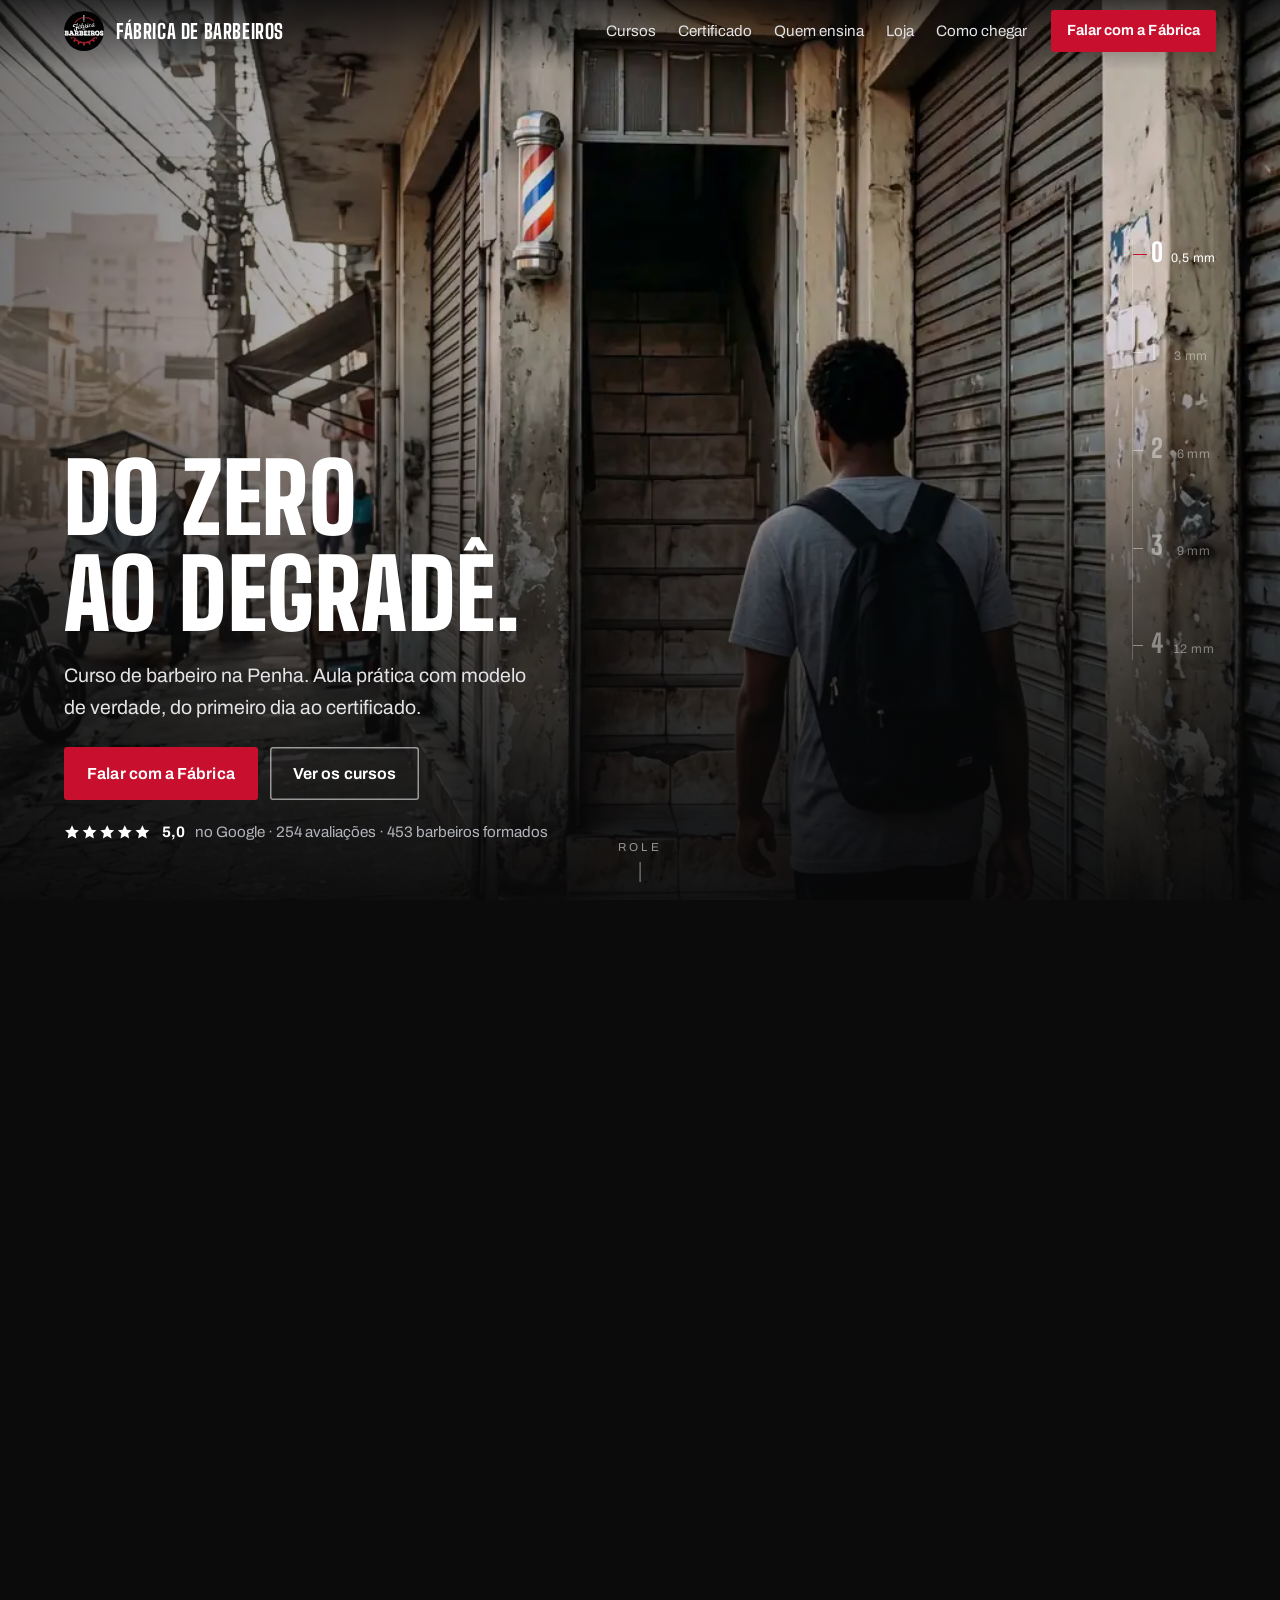
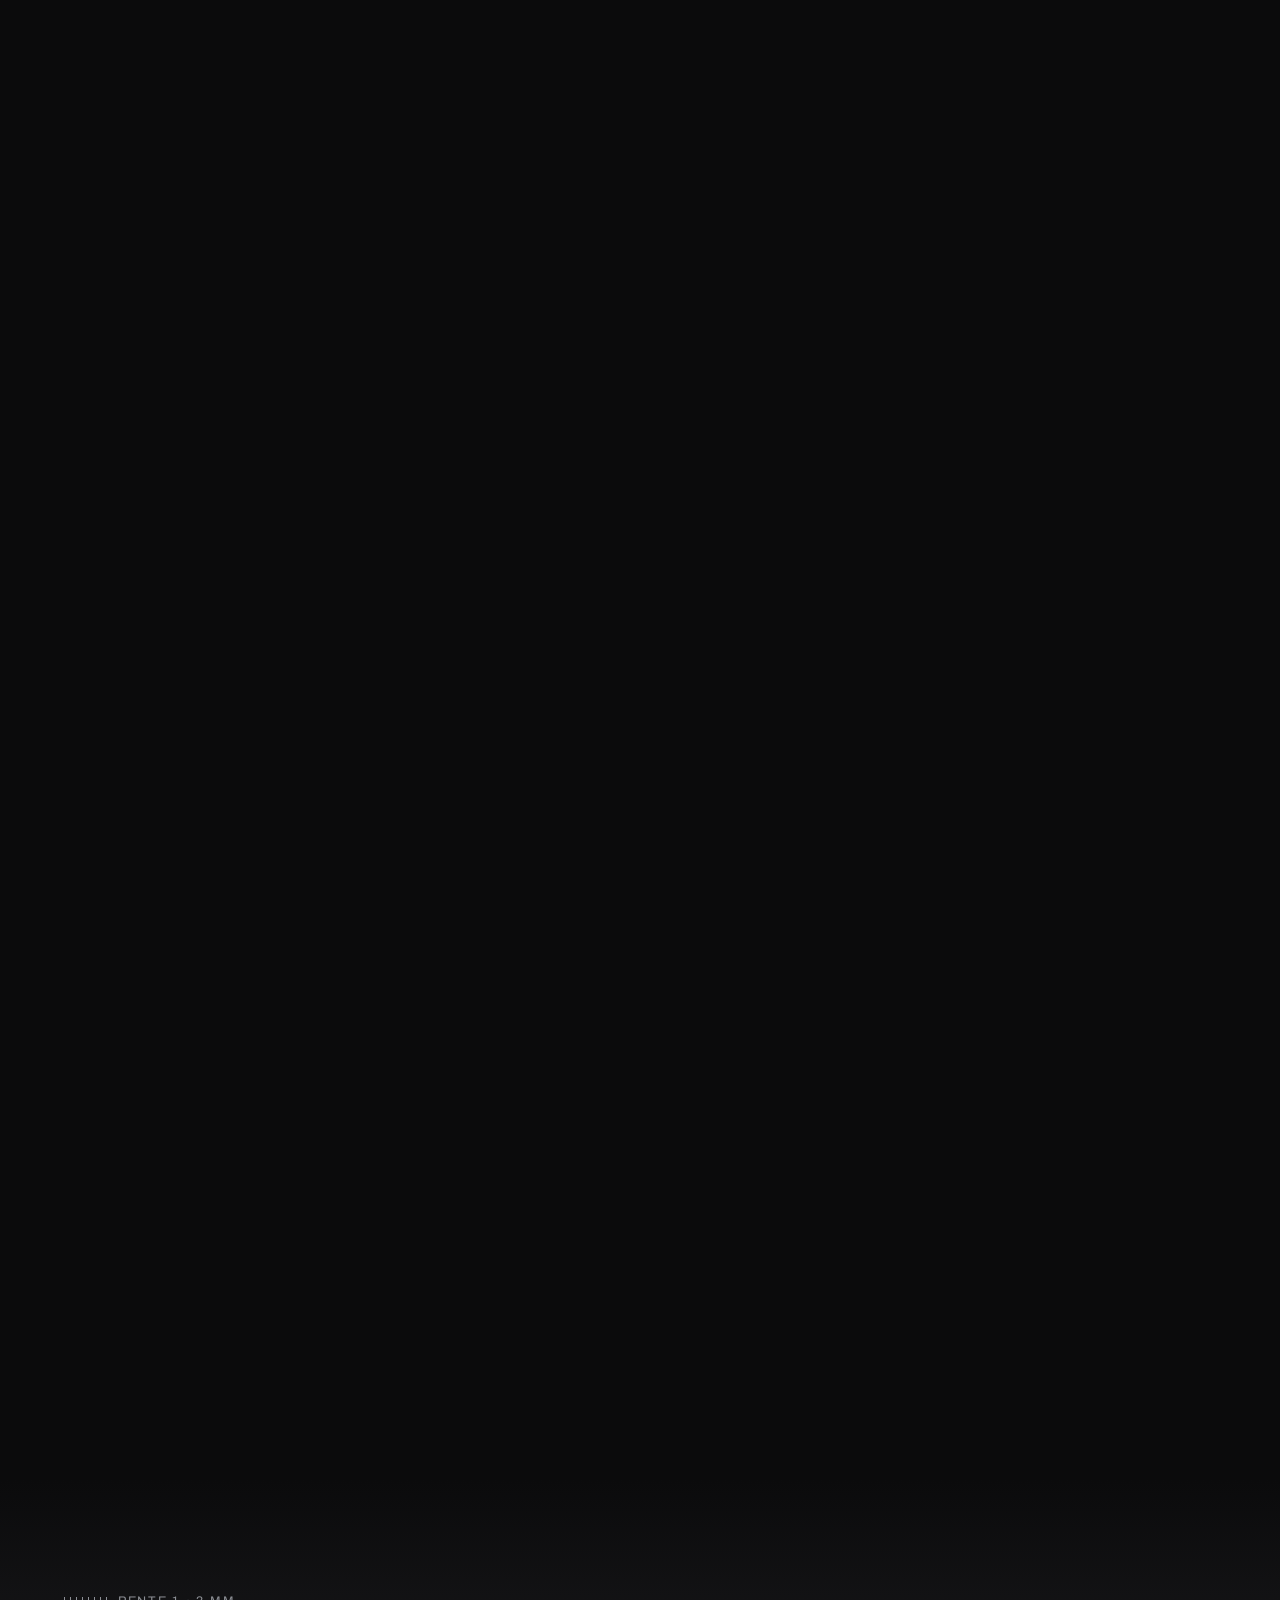
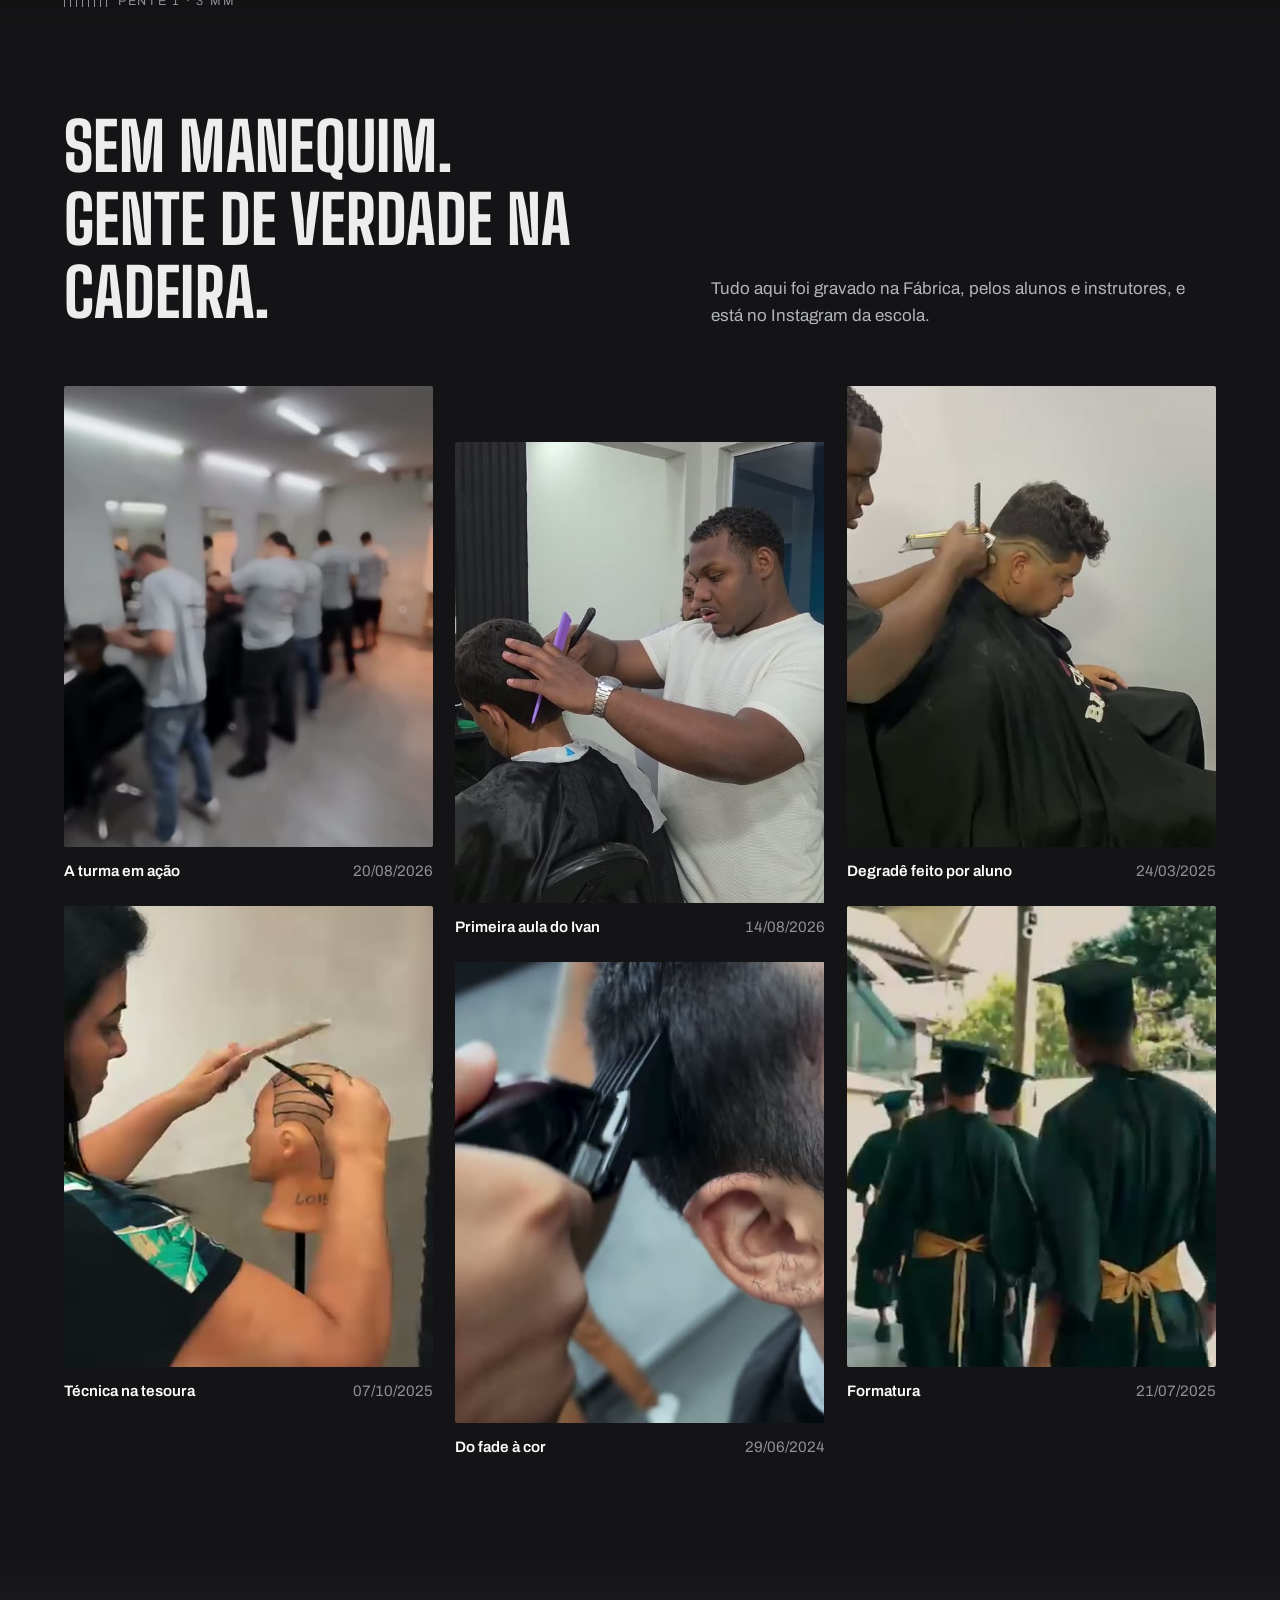
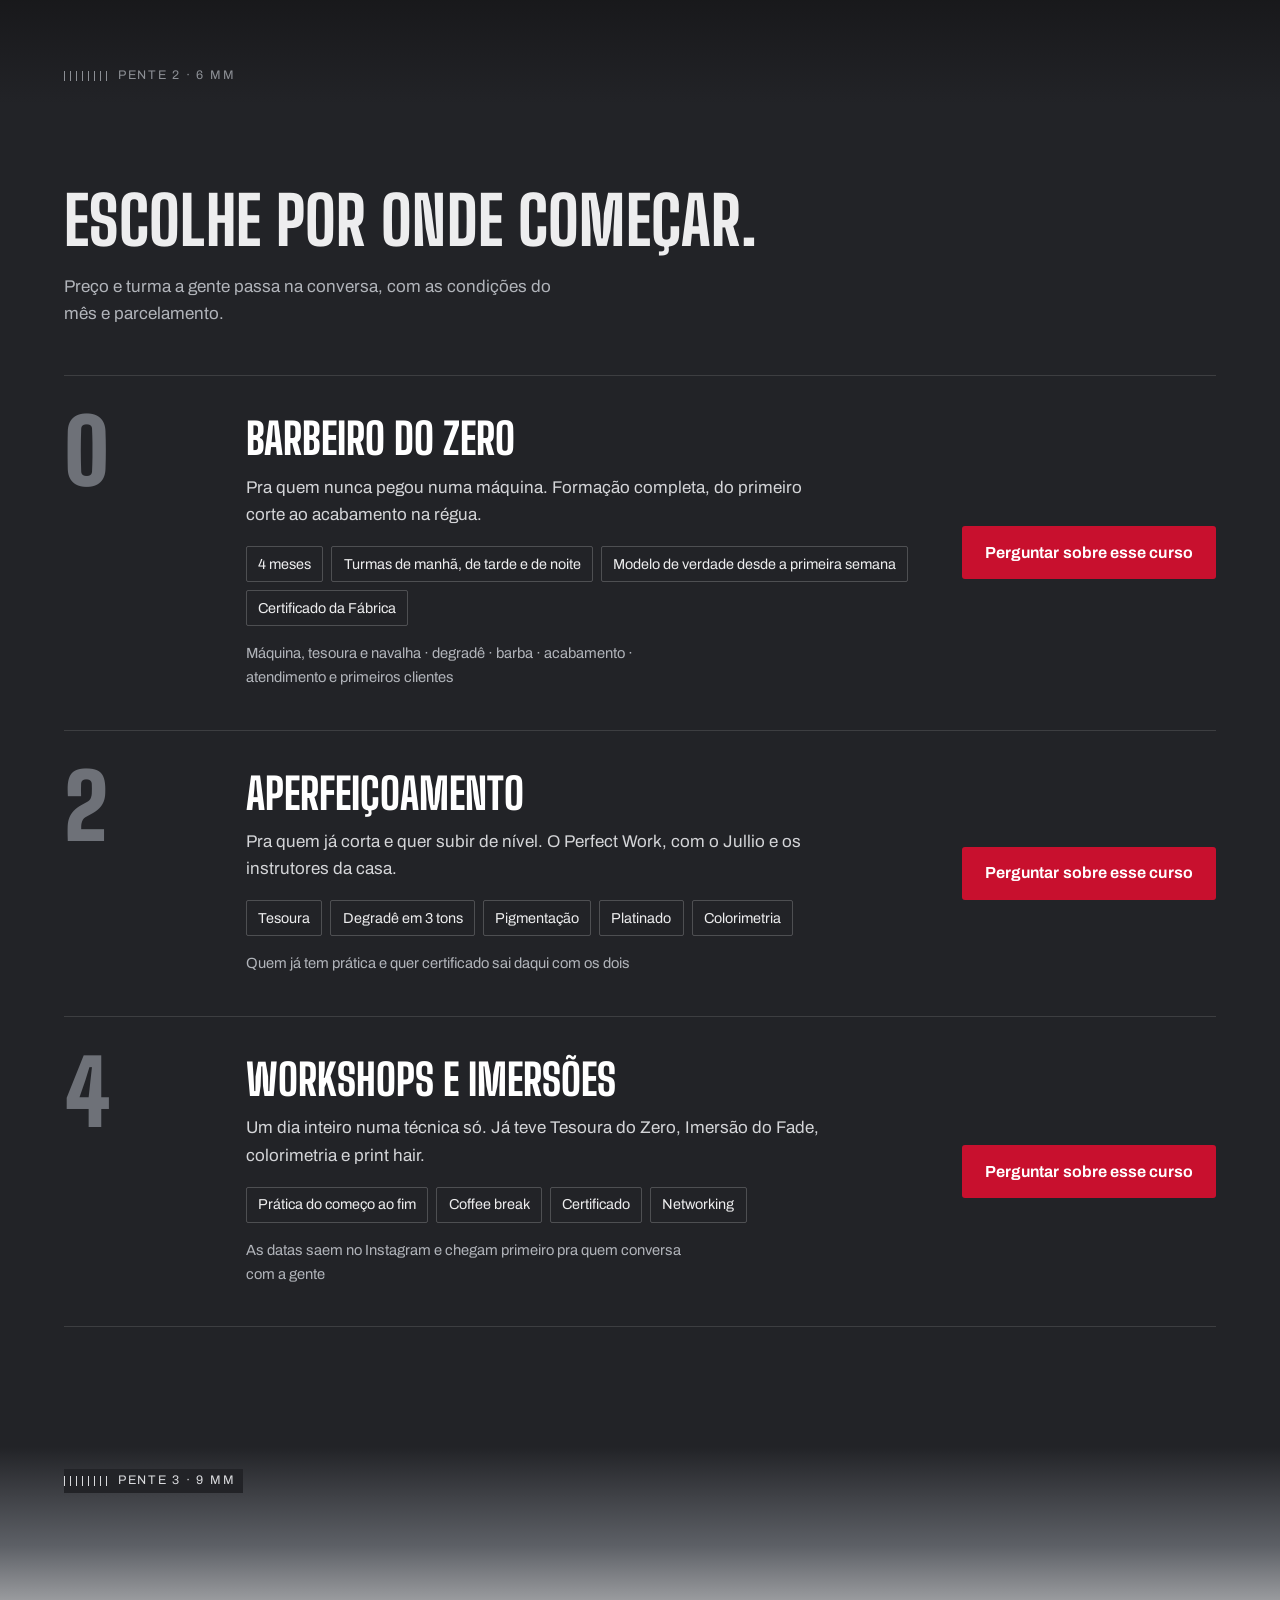
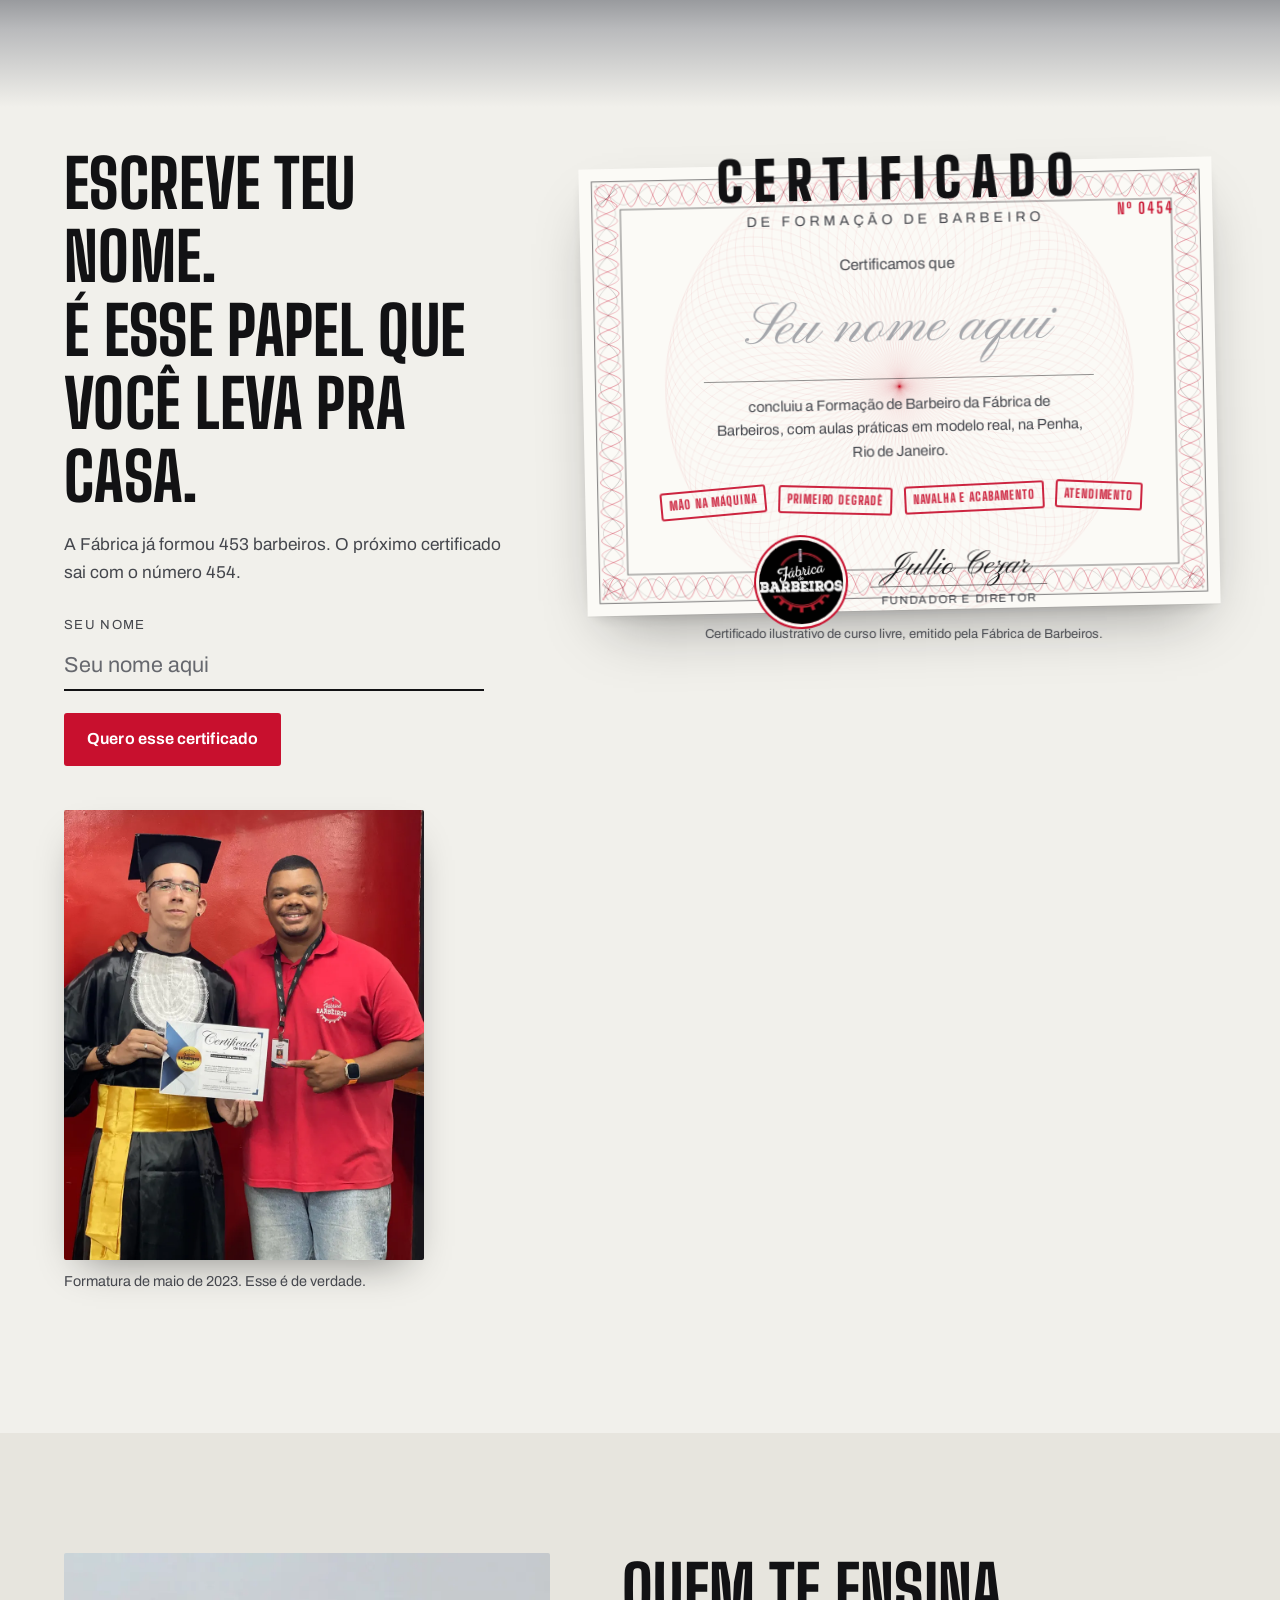
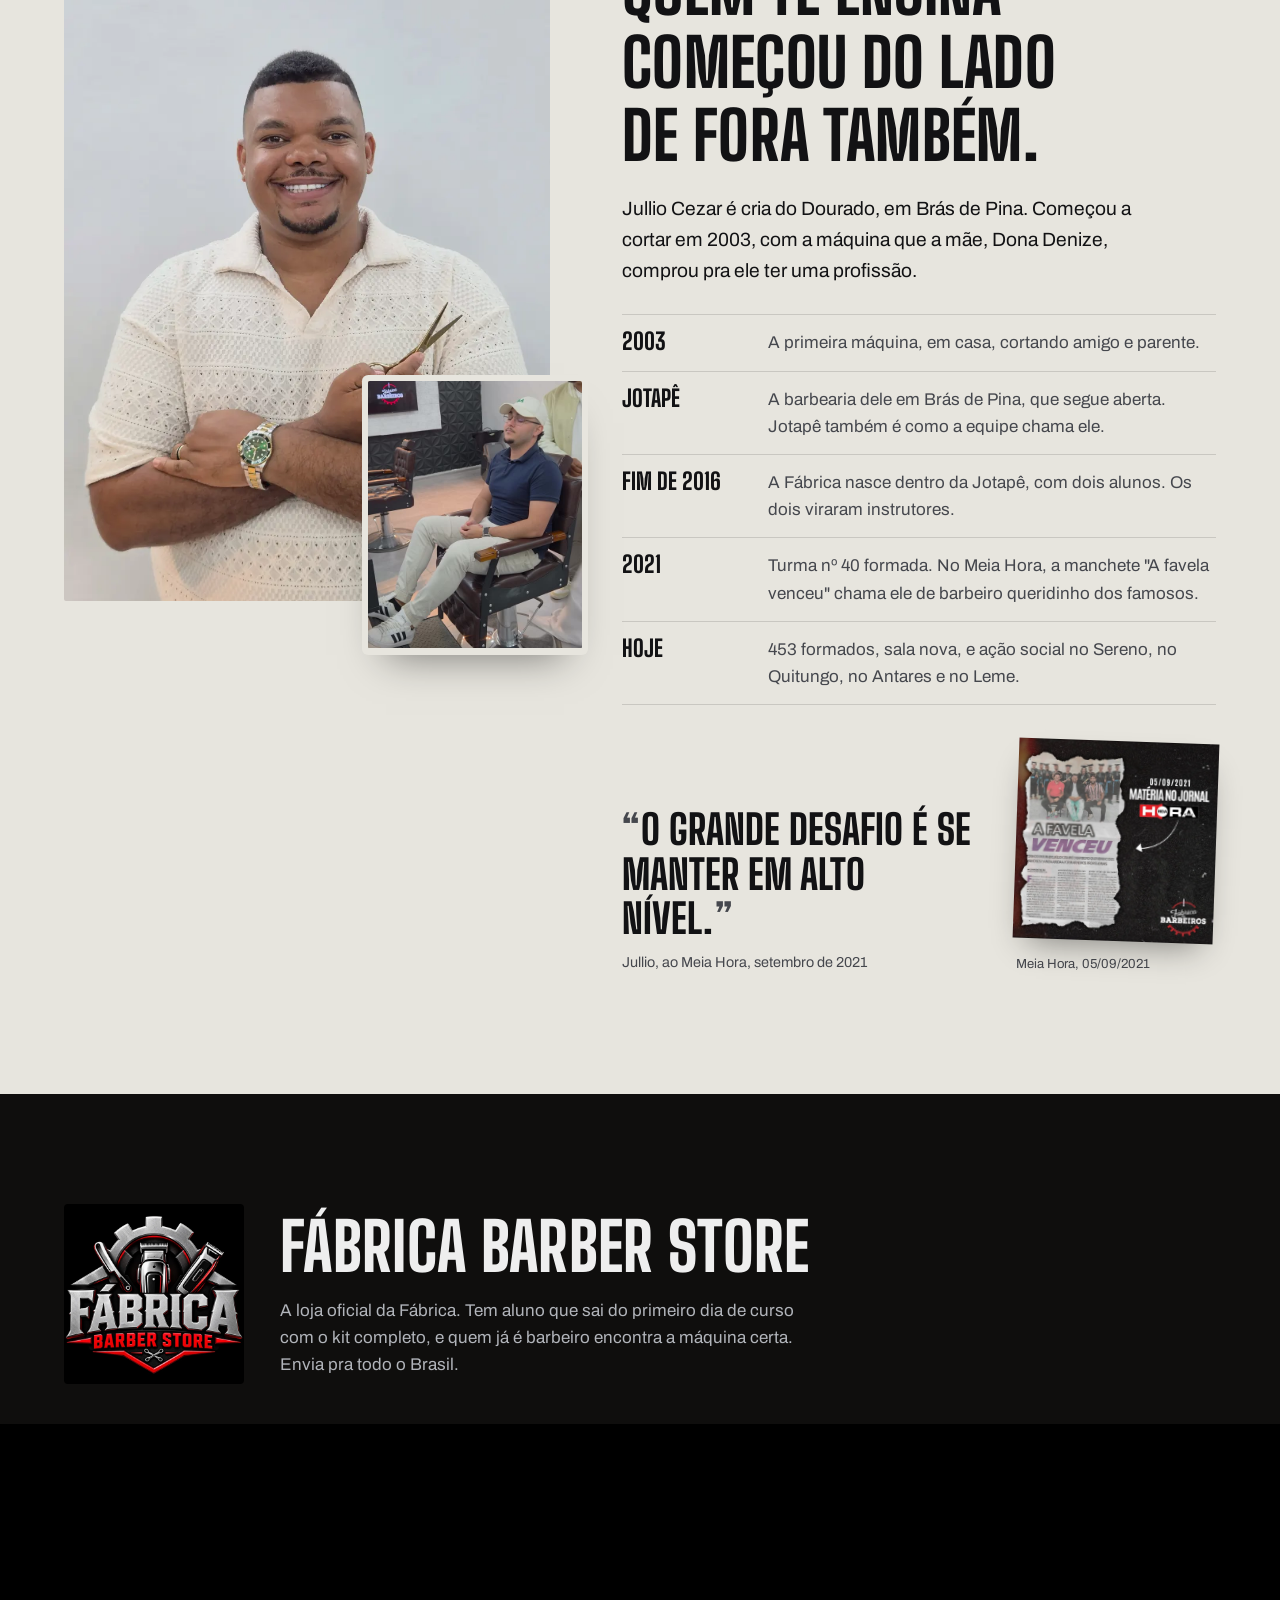
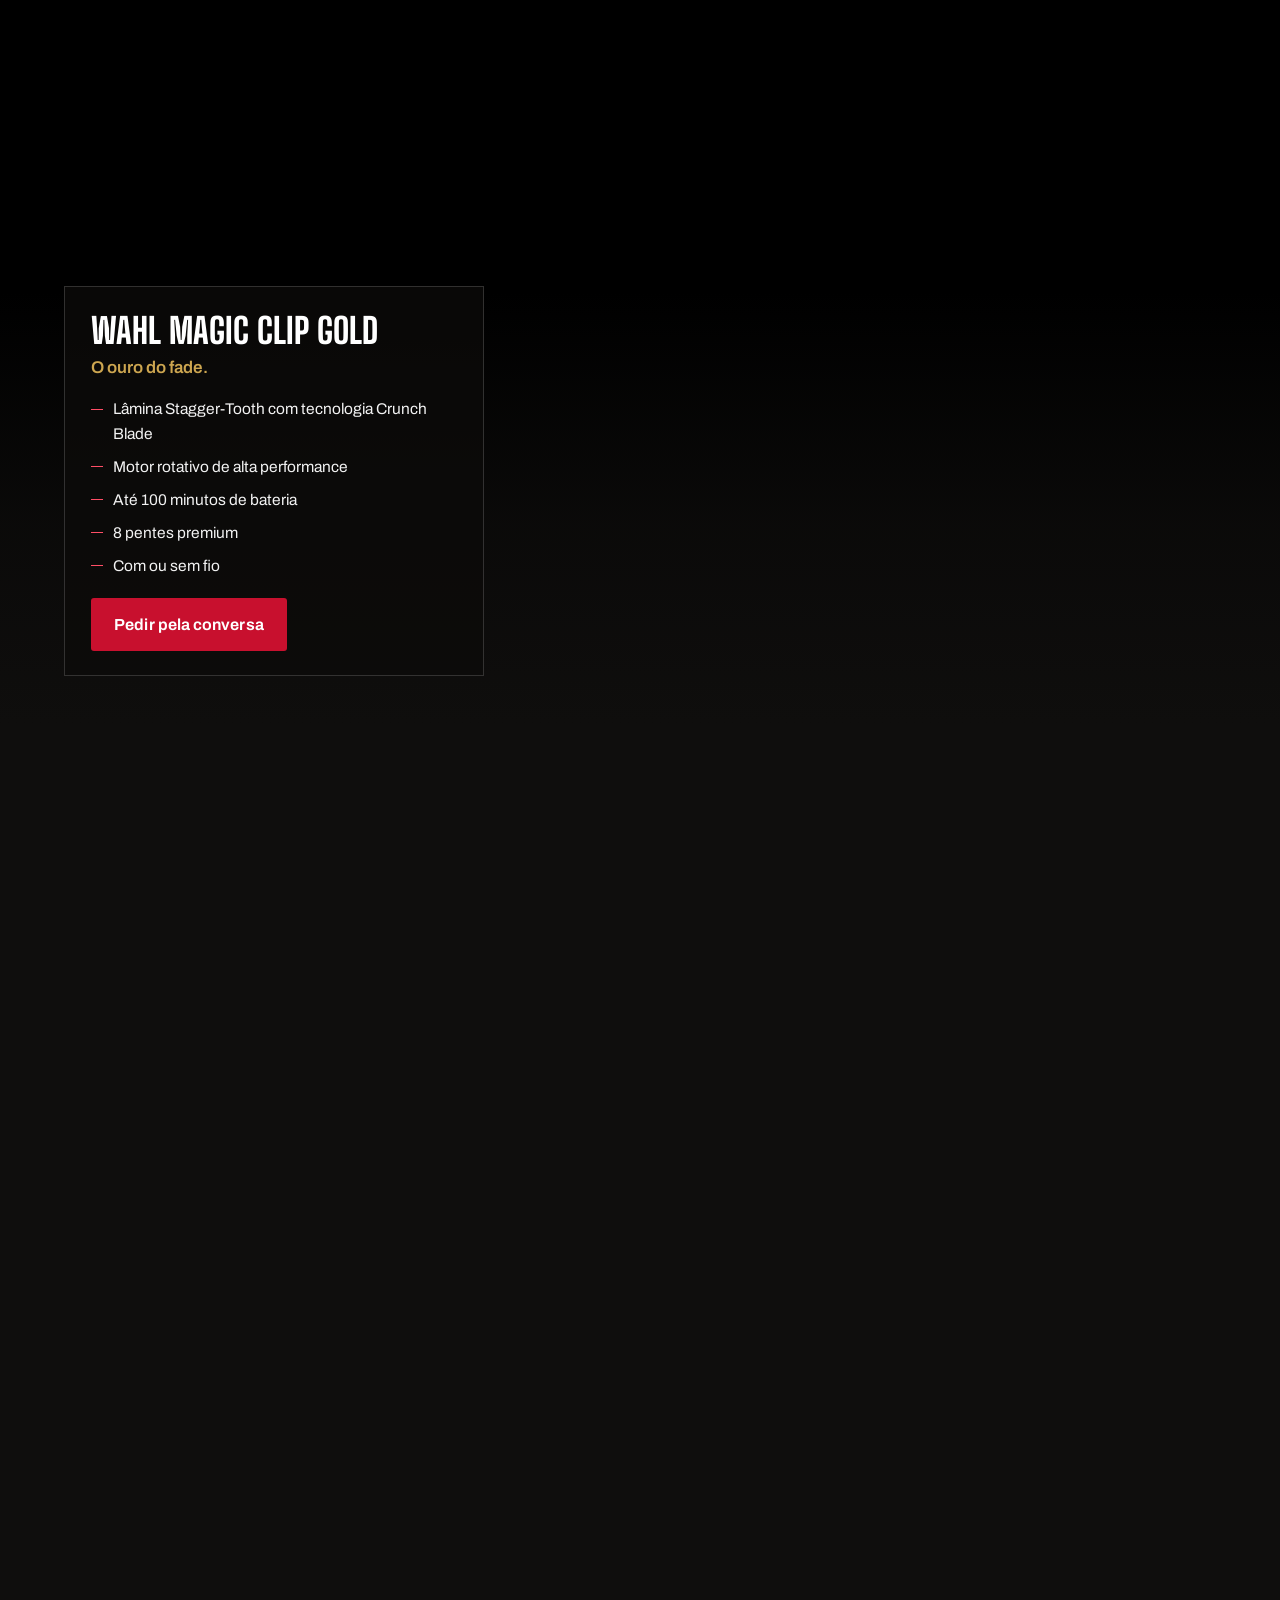
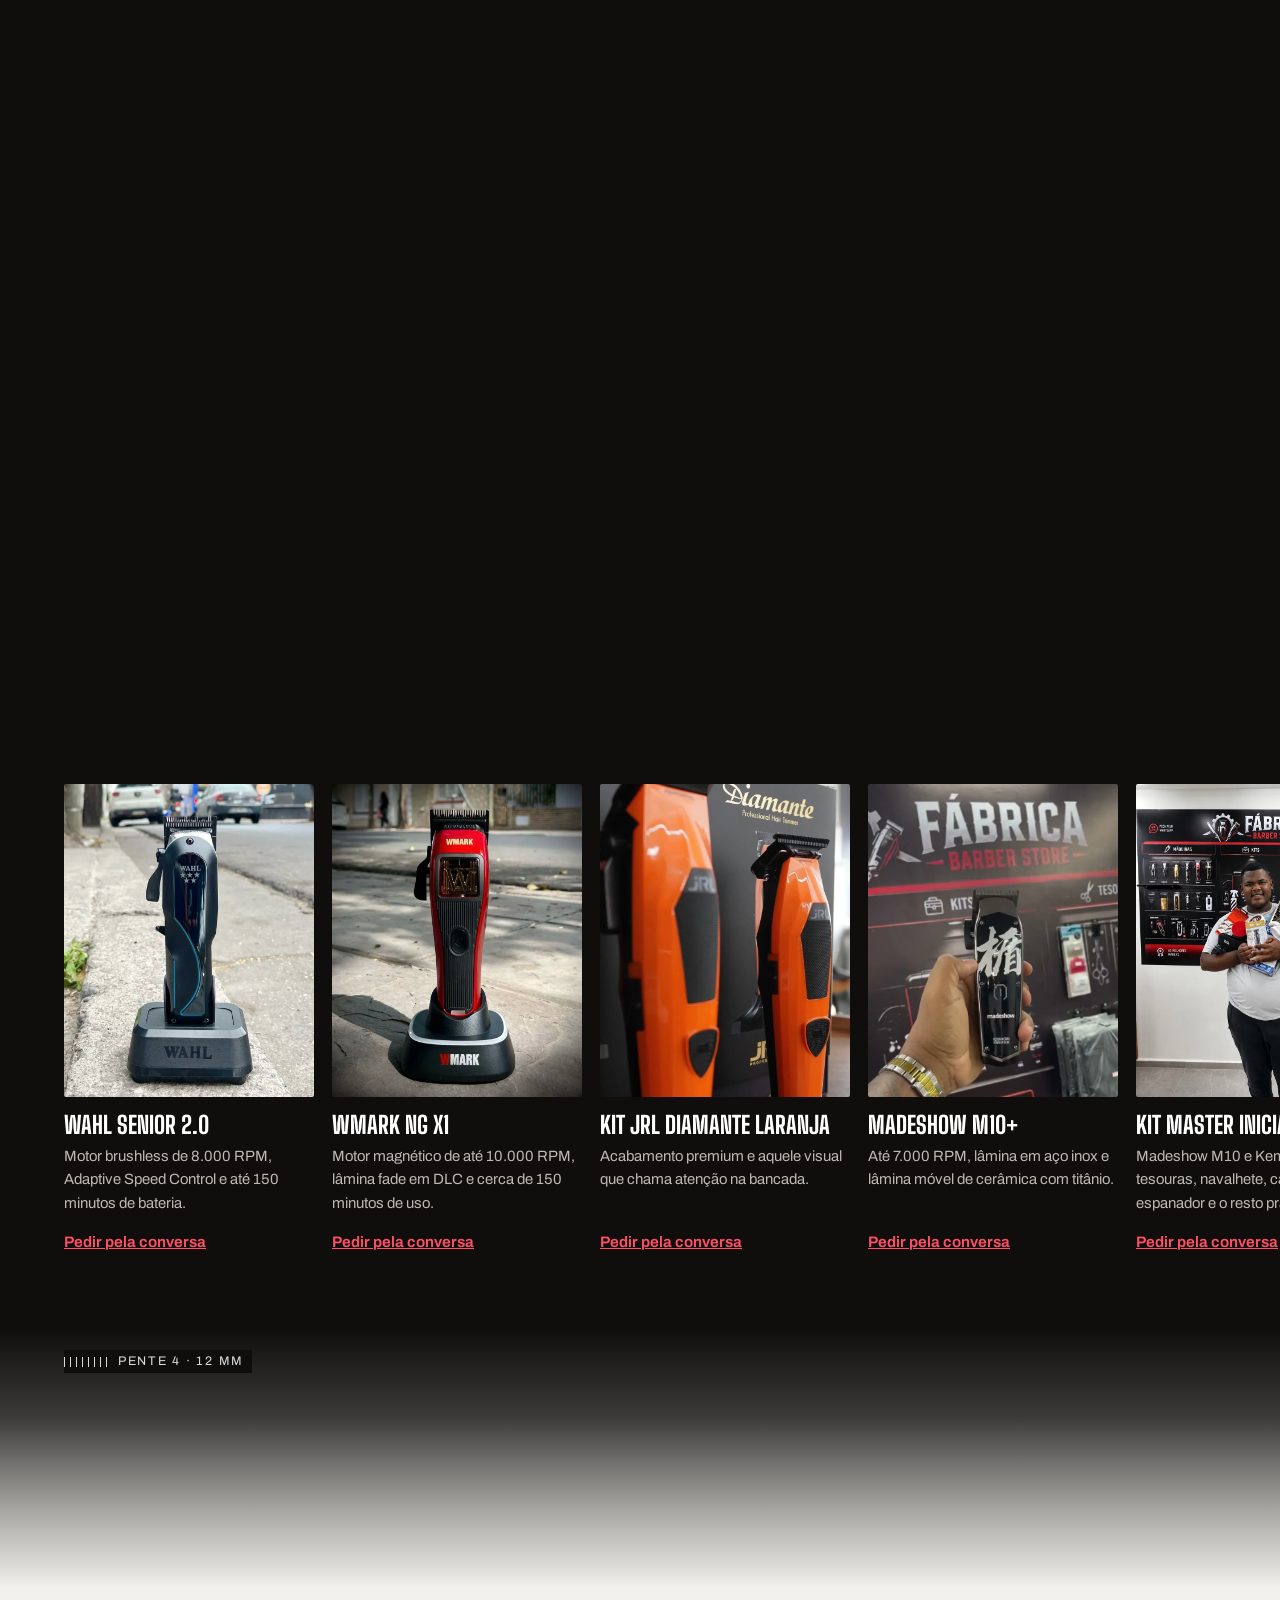
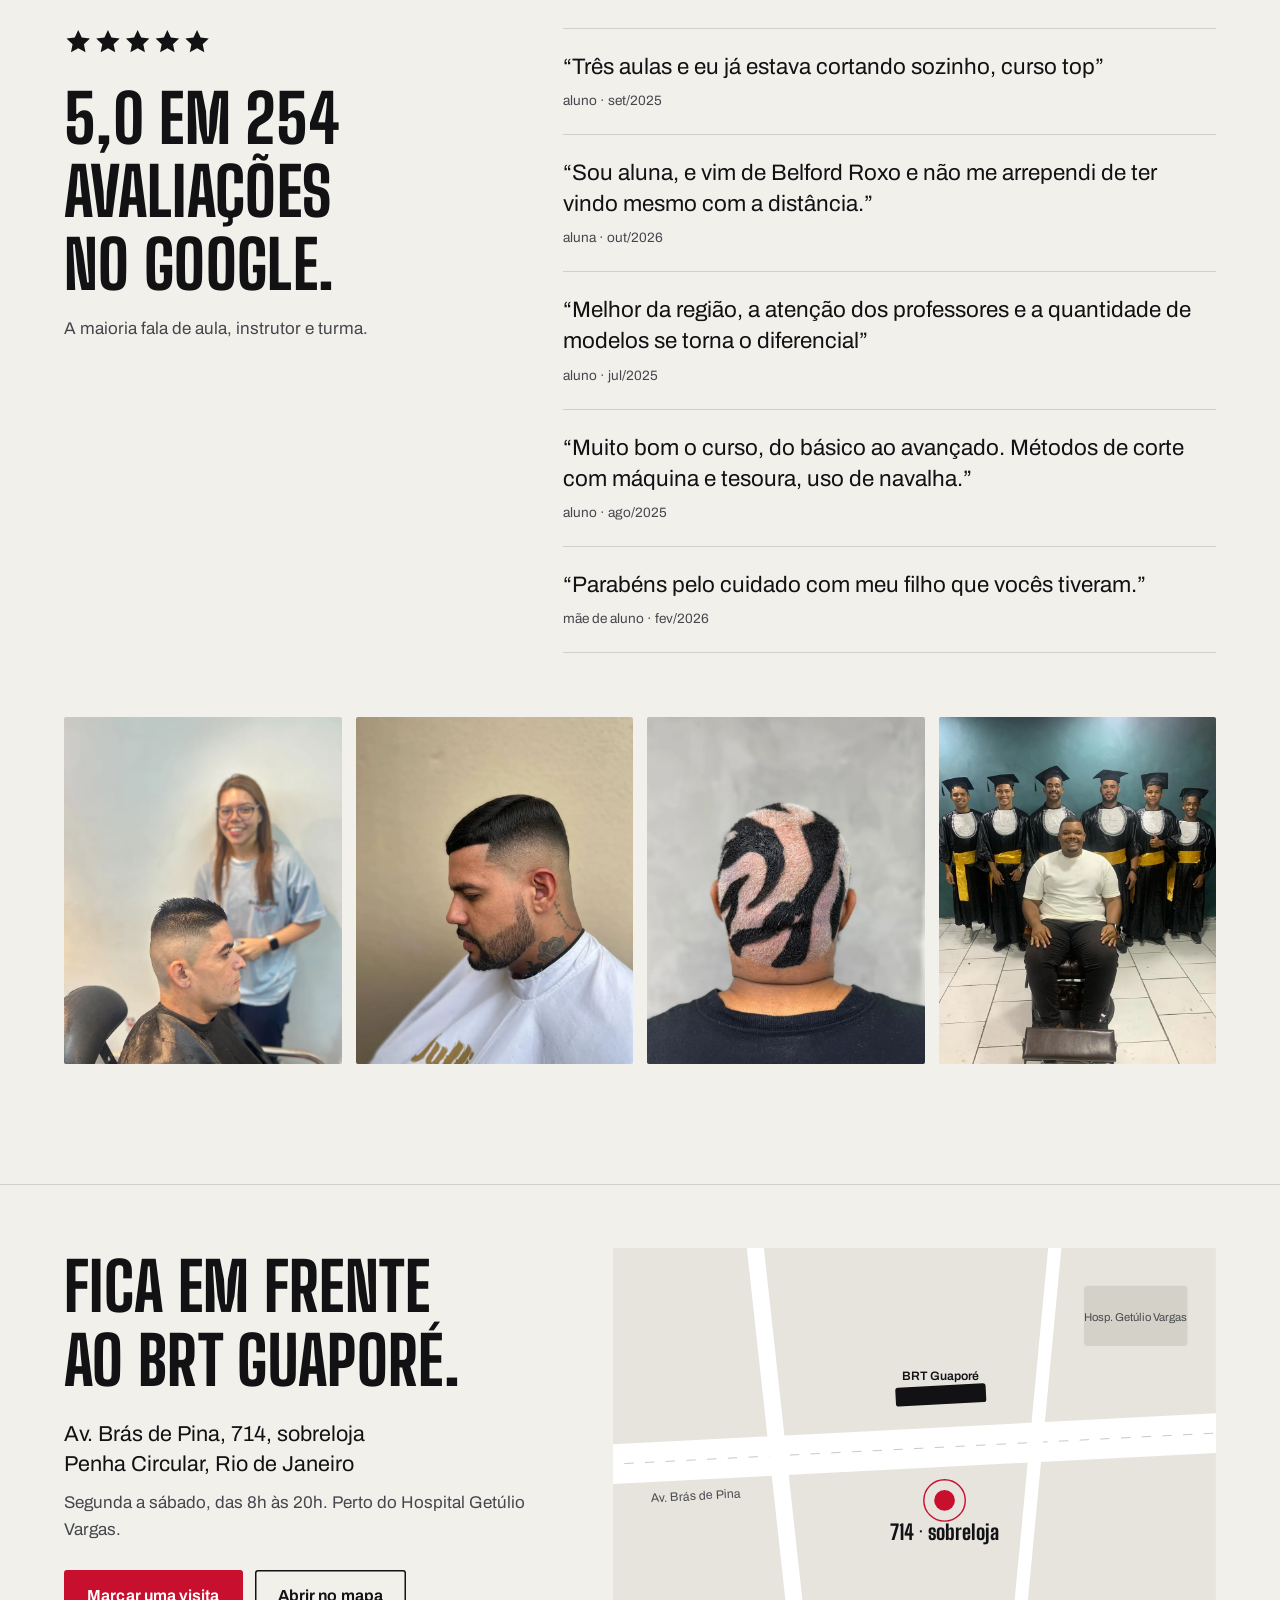
==== commit 7d3aa0b9: "Site da Fábrica: quadro que falhar tenta de novo, estrelas e aspas sem dourado nem vermelho decorati" ====
--- a/fabrica-site/index.html
+++ b/fabrica-site/index.html
@@ -22,7 +22,7 @@
 <link rel="preconnect" href="https://fonts.googleapis.com">
 <link rel="preconnect" href="https://fonts.gstatic.com" crossorigin>
 <link rel="stylesheet" href="https://fonts.googleapis.com/css2?family=Archivo:wdth,wght@75..100,400..700&family=Big+Shoulders+Display:wght@600;700;800;900&family=Pinyon+Script&display=swap">
-<link rel="stylesheet" href="estilo.css?v=a0e715d3">
+<link rel="stylesheet" href="estilo.css?v=3015cdc8">
 </head>
 <body>
 <header class="topo" id="topo">
@@ -423,6 +423,6 @@
   </form>
 </div>
 
-<script src="app.js?v=283f519e"></script>
+<script src="app.js?v=f5413a87"></script>
 </body>
 </html>
--- a/fabrica-site/estilo.css
+++ b/fabrica-site/estilo.css
@@ -4,7 +4,6 @@
   --preto: #0B0B0C;
   --carvao: #141416;
   --grafite: #222327;
-  --aco: #6B6F76;
   --aco-claro: #B1B4BA;
   --aco-texto: #8E9198;
   --nevoa: #D9DADD;
@@ -17,7 +16,6 @@
   --vermelho-escuro: #A20D25;
   --vermelho-claro: #FF4E66;
   --ouro: #CDA650;
-  --ouro-escuro: #A9852F;
   --couro: #0F0E0D;
   --linha-escura: rgba(255, 255, 255, .12);
   --linha-clara: rgba(18, 18, 20, .14);
@@ -151,7 +149,12 @@
 .filme__acoes { display: flex; flex-wrap: wrap; gap: 12px; margin-top: 24px; }
 .filme__prova { display: flex; align-items: center; gap: 10px; flex-wrap: wrap; margin: 20px 0 0; font-size: .95rem; color: var(--aco-claro); }
 .filme__prova strong { color: #fff; }
-.estrelas { display: inline-block; width: 88px; height: 16px; background: url("data:image/svg+xml,%3Csvg xmlns='http://www.w3.org/2000/svg' viewBox='0 0 110 20'%3E%3Cg fill='%23CDA650'%3E%3Cpath id='e' d='M10 1.5l2.6 5.6 6.1.7-4.5 4.2 1.2 6-5.4-3-5.4 3 1.2-6L1.3 7.8l6.1-.7z'/%3E%3Cuse href='%23e' x='22'/%3E%3Cuse href='%23e' x='44'/%3E%3Cuse href='%23e' x='66'/%3E%3Cuse href='%23e' x='88'/%3E%3C/g%3E%3C/svg%3E") no-repeat center / contain; }
+.estrelas {
+  --estrela: url("data:image/svg+xml,%3Csvg xmlns='http://www.w3.org/2000/svg' viewBox='0 0 110 20'%3E%3Cg fill='%23000'%3E%3Cpath id='e' d='M10 1.5l2.6 5.6 6.1.7-4.5 4.2 1.2 6-5.4-3-5.4 3 1.2-6L1.3 7.8l6.1-.7z'/%3E%3Cuse href='%23e' x='22'/%3E%3Cuse href='%23e' x='44'/%3E%3Cuse href='%23e' x='66'/%3E%3Cuse href='%23e' x='88'/%3E%3C/g%3E%3C/svg%3E");
+  display: inline-block; width: 88px; height: 16px; background: currentColor;
+  -webkit-mask: var(--estrela) no-repeat center / contain; mask: var(--estrela) no-repeat center / contain;
+}
+.filme__prova .estrelas { color: #fff; }
 .estrelas--grande { width: 150px; height: 28px; }
 
 .regua {
@@ -353,8 +356,8 @@
 .linha-tempo span { color: var(--tinta-2); }
 .citacao { margin: 36px 0 0; padding: 0; }
 .citacao p { margin: 0; font-family: var(--display); font-weight: 800; text-transform: uppercase; font-size: clamp(1.8rem, 3.2vw, 2.6rem); line-height: 1.08; color: var(--tinta); }
-.citacao p::before { content: "“"; color: var(--vermelho); margin-right: .05em; }
-.citacao p::after { content: "”"; color: var(--vermelho); margin-left: .05em; }
+.citacao p::before { content: "“"; color: var(--tinta-2); margin-right: .05em; }
+.citacao p::after { content: "”"; color: var(--tinta-2); margin-left: .05em; }
 .citacao footer { margin-top: 10px; font-size: .9rem; color: var(--tinta-2); }
 .jullio__jornal { display: grid; grid-template-columns: minmax(0, 1fr) 200px; gap: 32px; align-items: end; margin-top: 36px; }
 .jullio__jornal .citacao { margin: 0; }
@@ -370,7 +373,7 @@
 }
 
 /* ------------------------------------------------------------ a loja */
-.loja { background: var(--couro); color: #EEE; padding-block: 110px 40px; border-top: 3px solid var(--vermelho); }
+.loja { background: var(--couro); color: #EEE; padding-block: 110px 40px; }
 .loja__abre { display: grid; grid-template-columns: 180px minmax(0, 1fr); gap: 36px; align-items: center; margin: 0 0 40px; padding-inline: var(--miolo) var(--miolo-d); }
 .loja__logo { width: 180px; height: 180px; object-fit: cover; border-radius: 4px; }
 .loja__abre .texto-claro { margin-top: 14px; }
@@ -386,7 +389,7 @@
   position: absolute; left: var(--miolo); bottom: max(48px, calc(24px + env(safe-area-inset-bottom, 0px))); max-width: 420px;
   padding: 26px 26px 24px; background: rgba(12, 11, 10, .78); border: 1px solid rgba(255, 255, 255, .16);
 }
-.vitrine__ficha h3 { margin: 0; font-family: var(--display); font-weight: 800; text-transform: uppercase; font-size: 2.2rem; line-height: .95; color: #fff; }
+.vitrine__ficha h3 { margin: 0; font-family: var(--display); font-weight: 800; text-transform: uppercase; font-size: 2.2rem; line-height: 1; color: #fff; }
 .vitrine__apelido { margin: 6px 0 16px; color: var(--ouro); font-weight: 600; }
 .vitrine__specs { list-style: none; margin: 0 0 20px; padding: 0; display: grid; gap: 8px; }
 .vitrine__specs li { position: relative; padding-left: 22px; font-size: .97rem; color: rgba(238, 238, 238, .62); transition: color .5s var(--sai); }
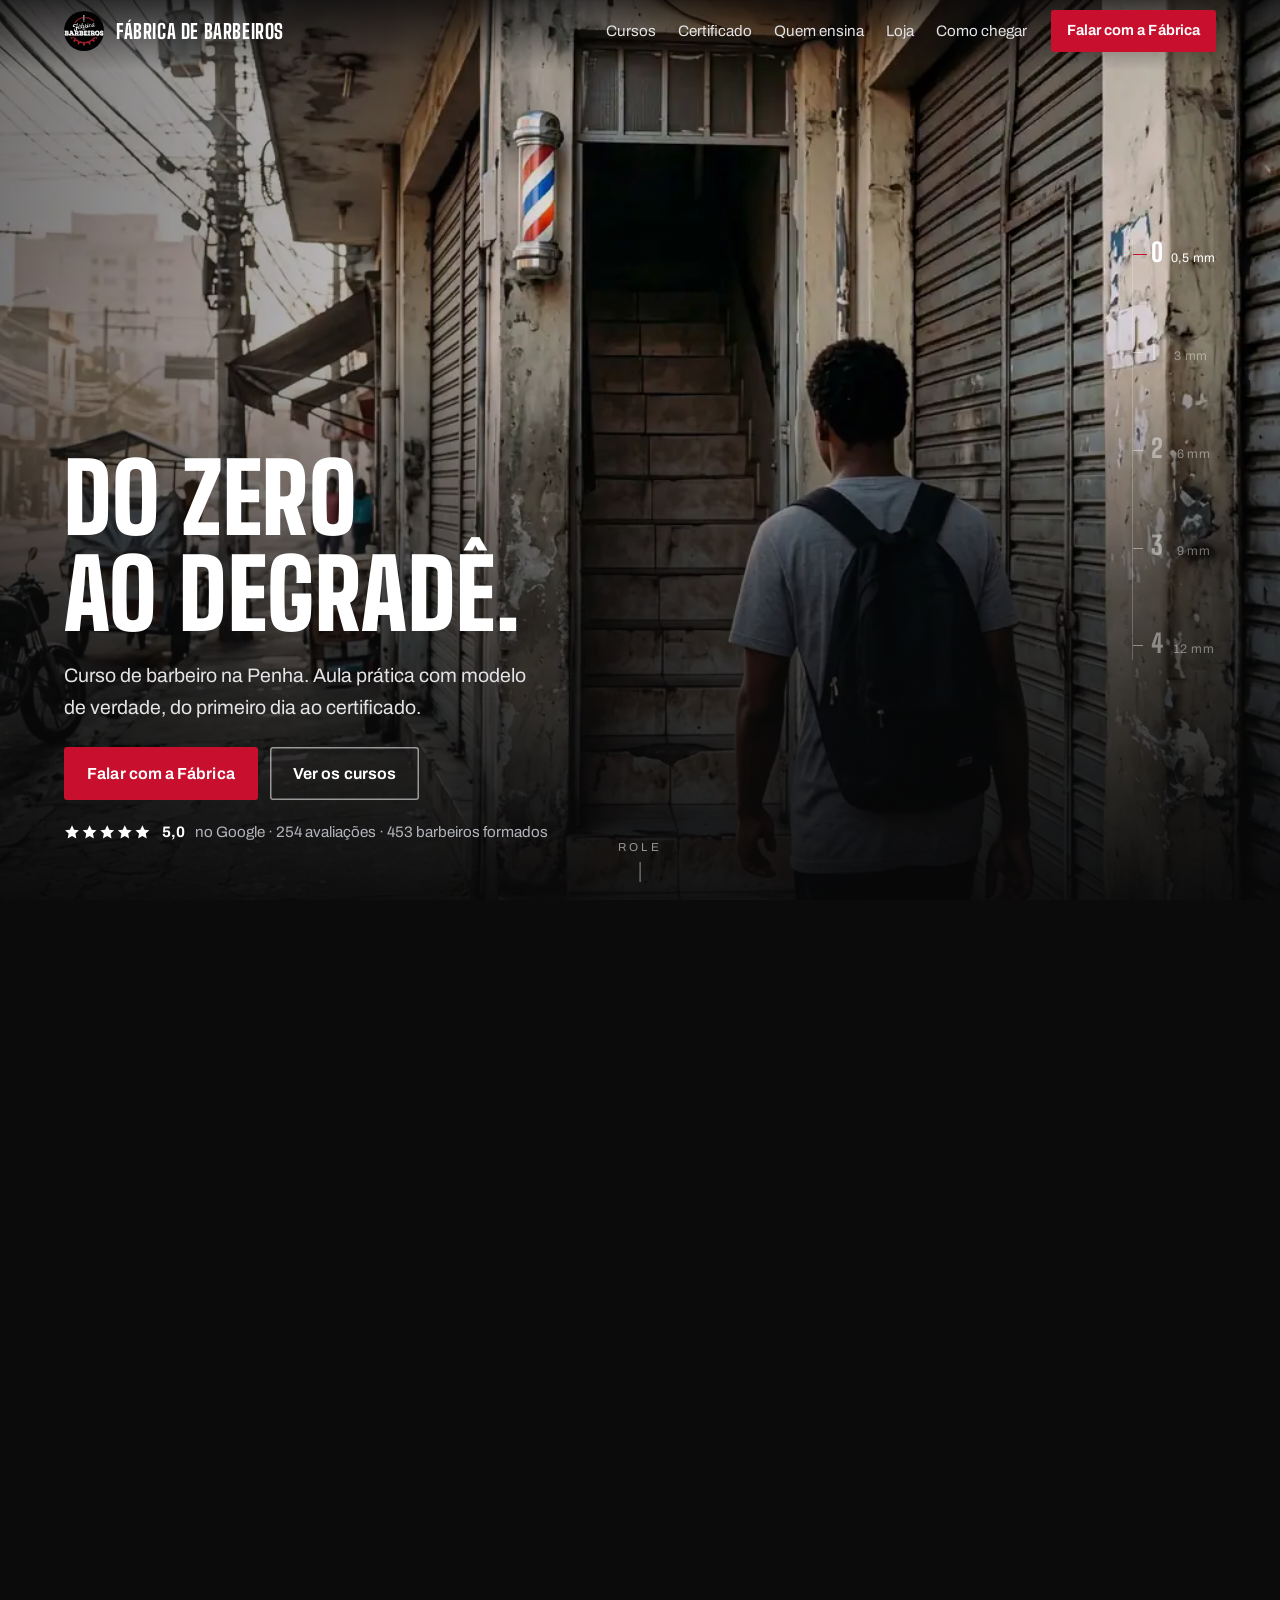
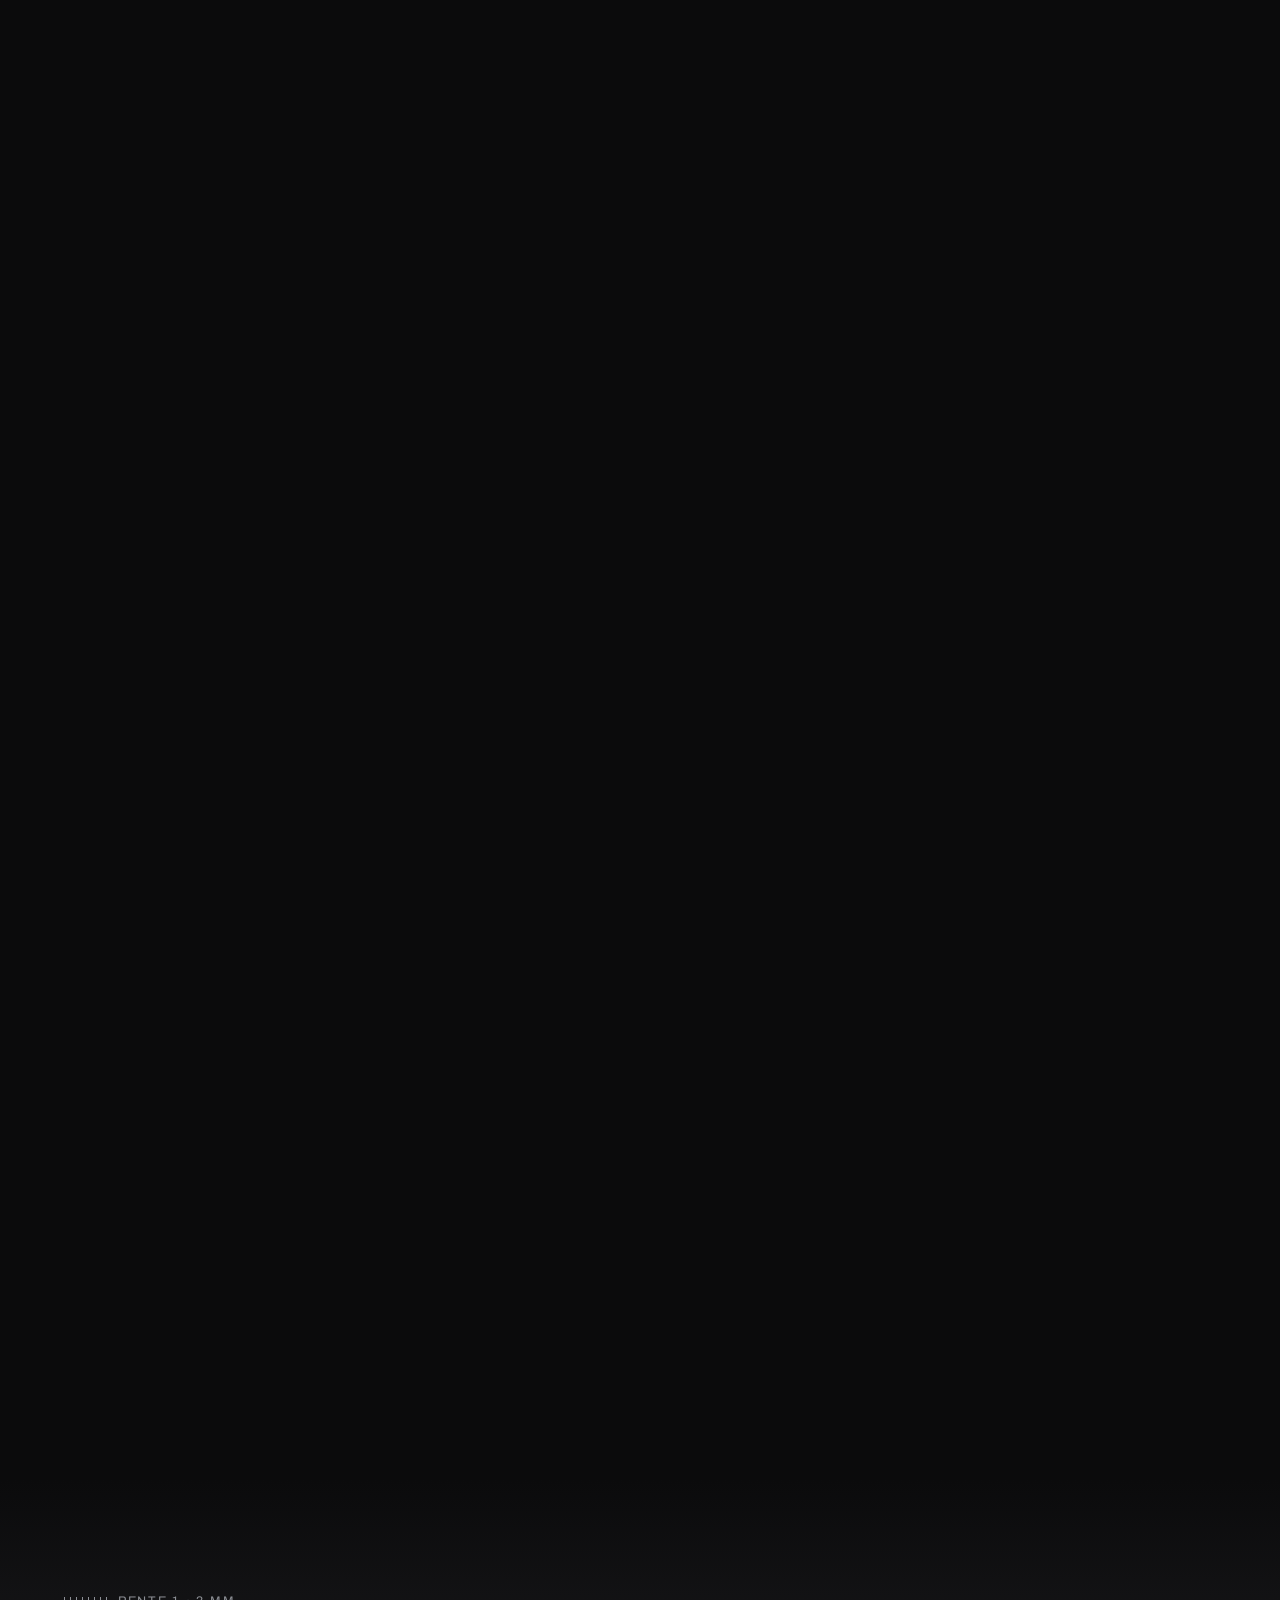
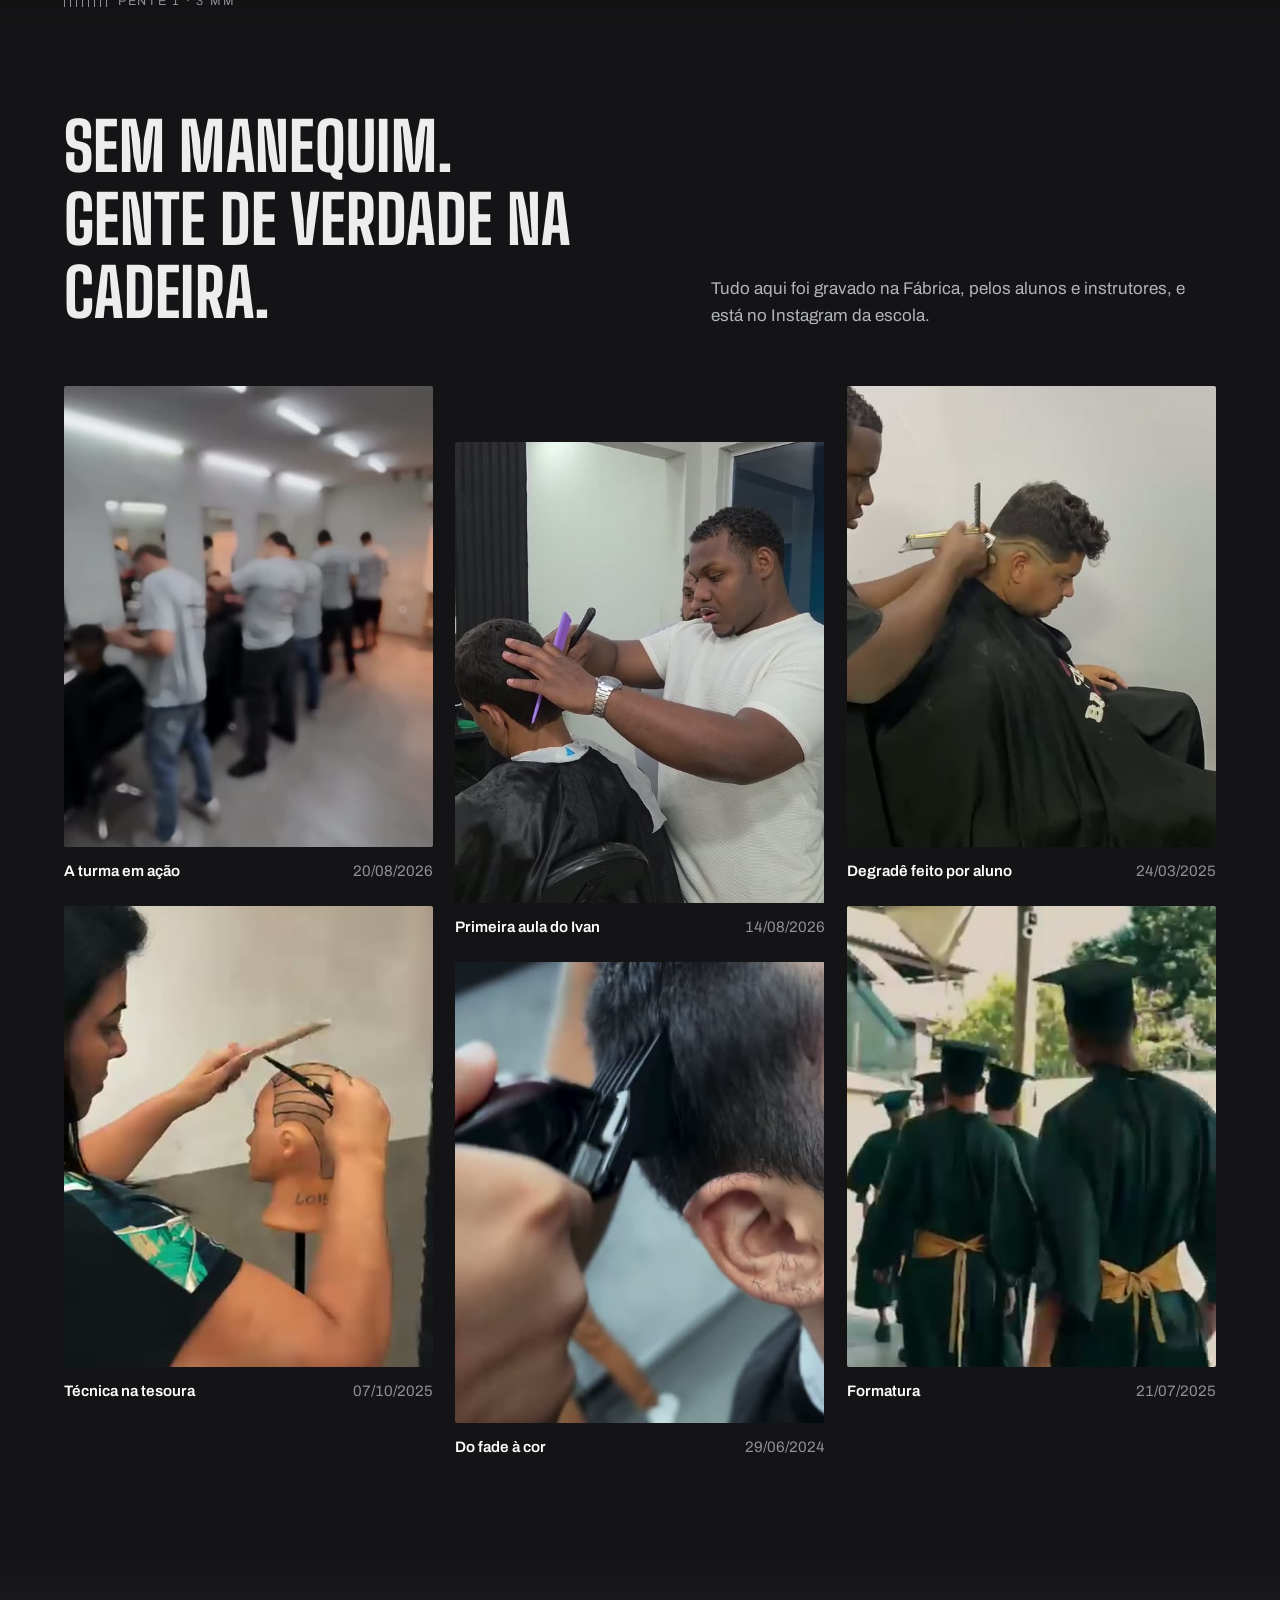
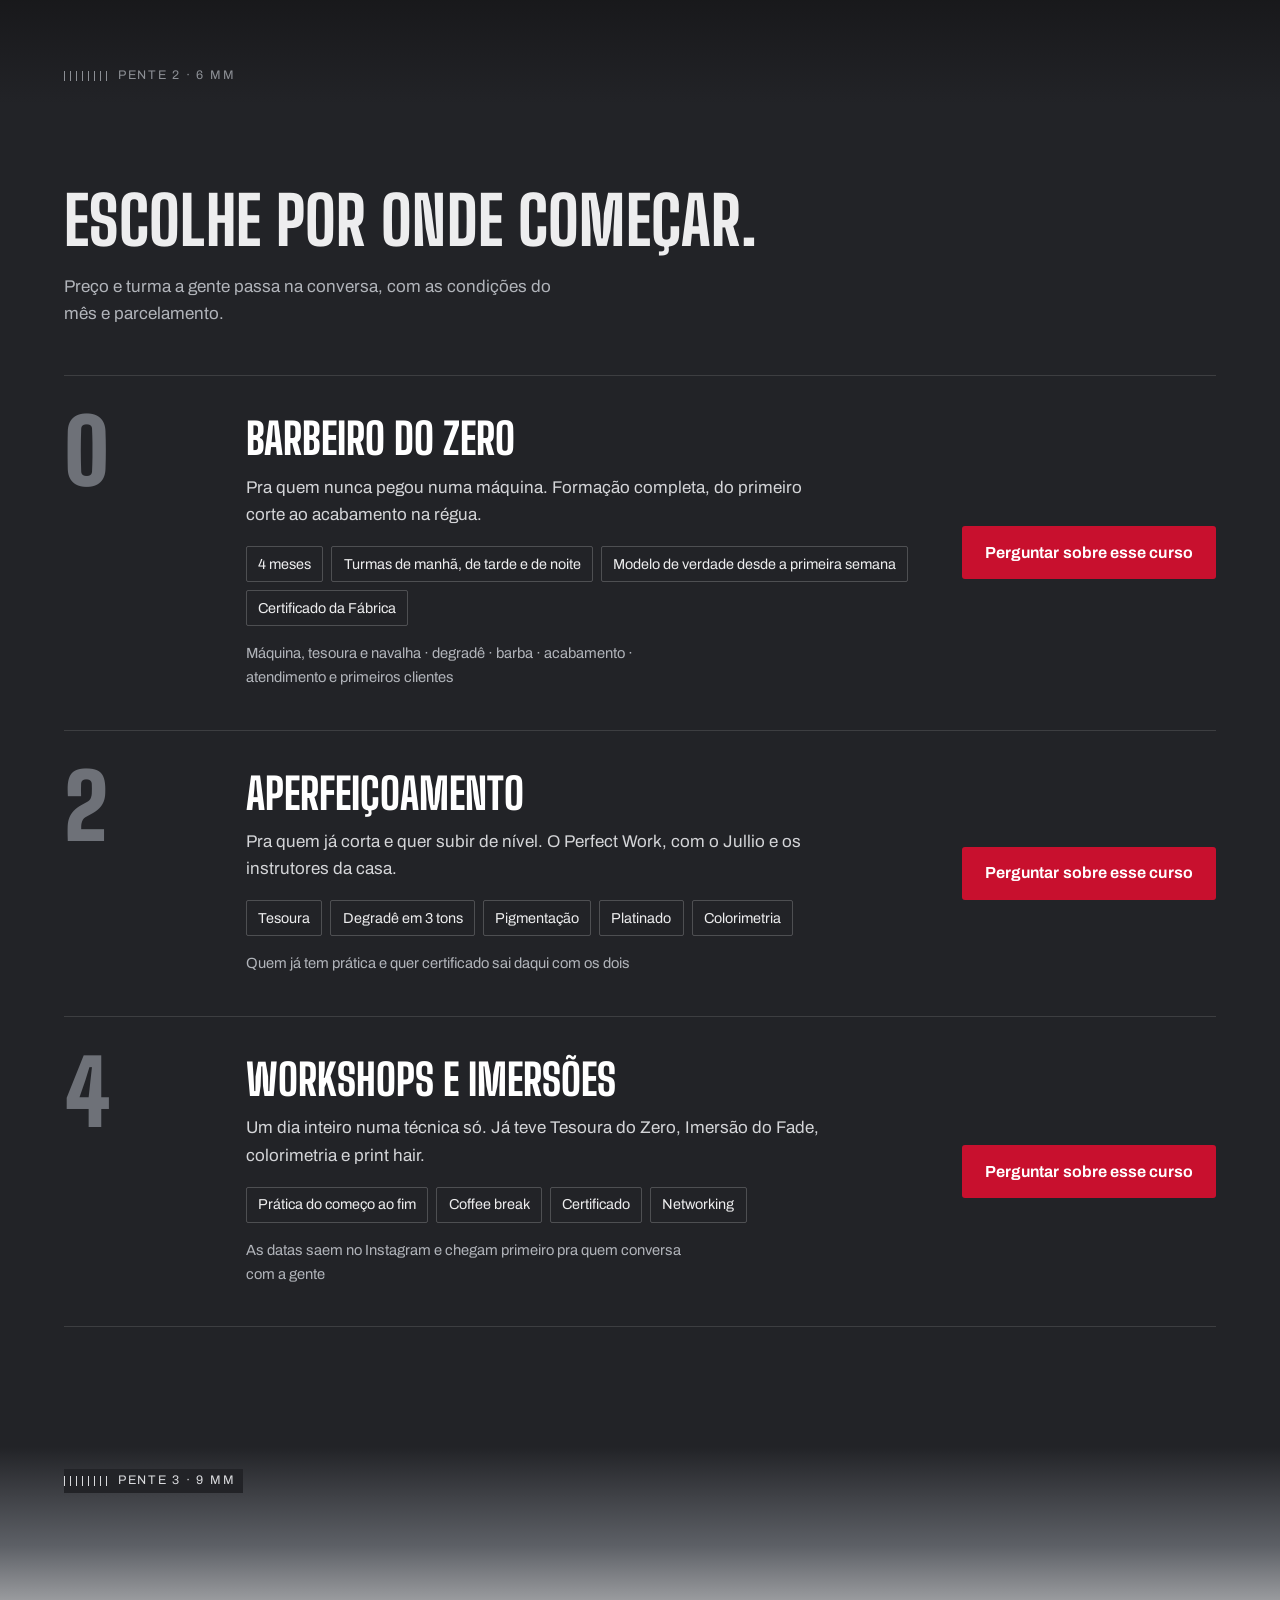
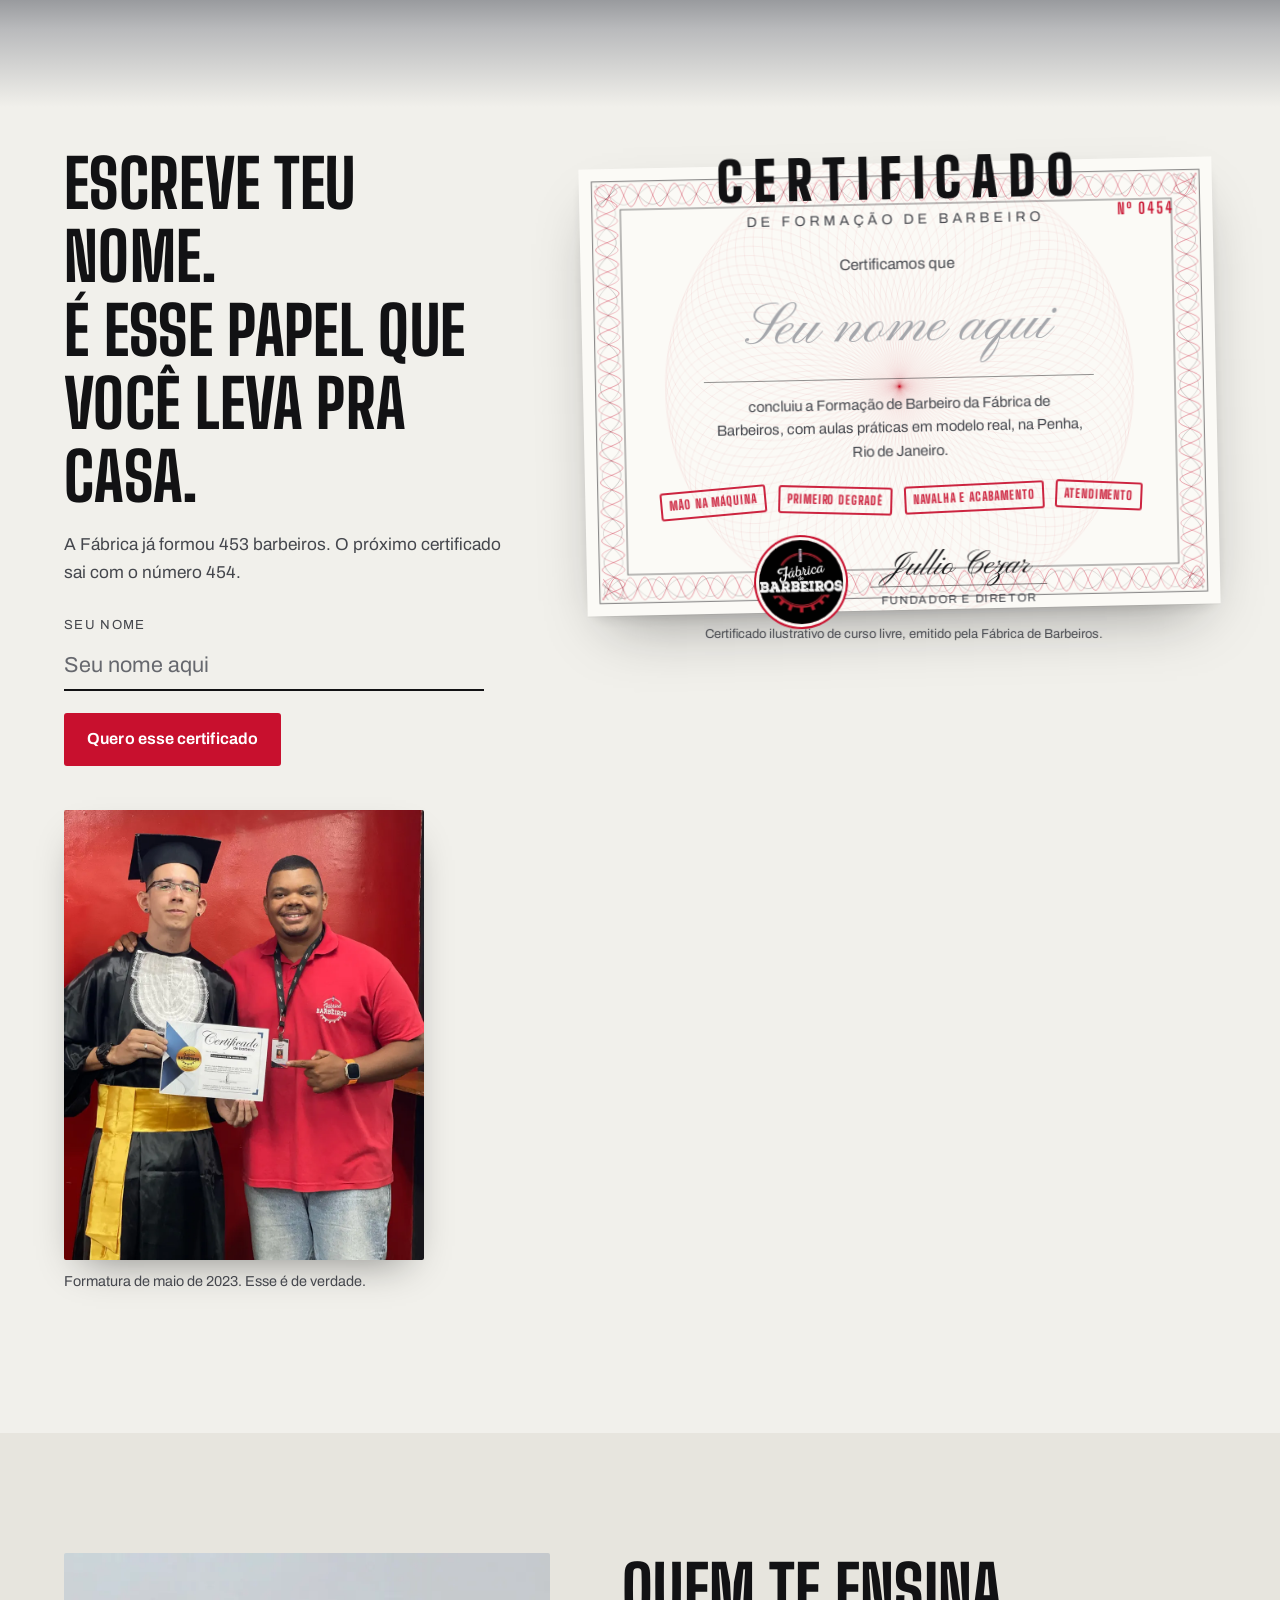
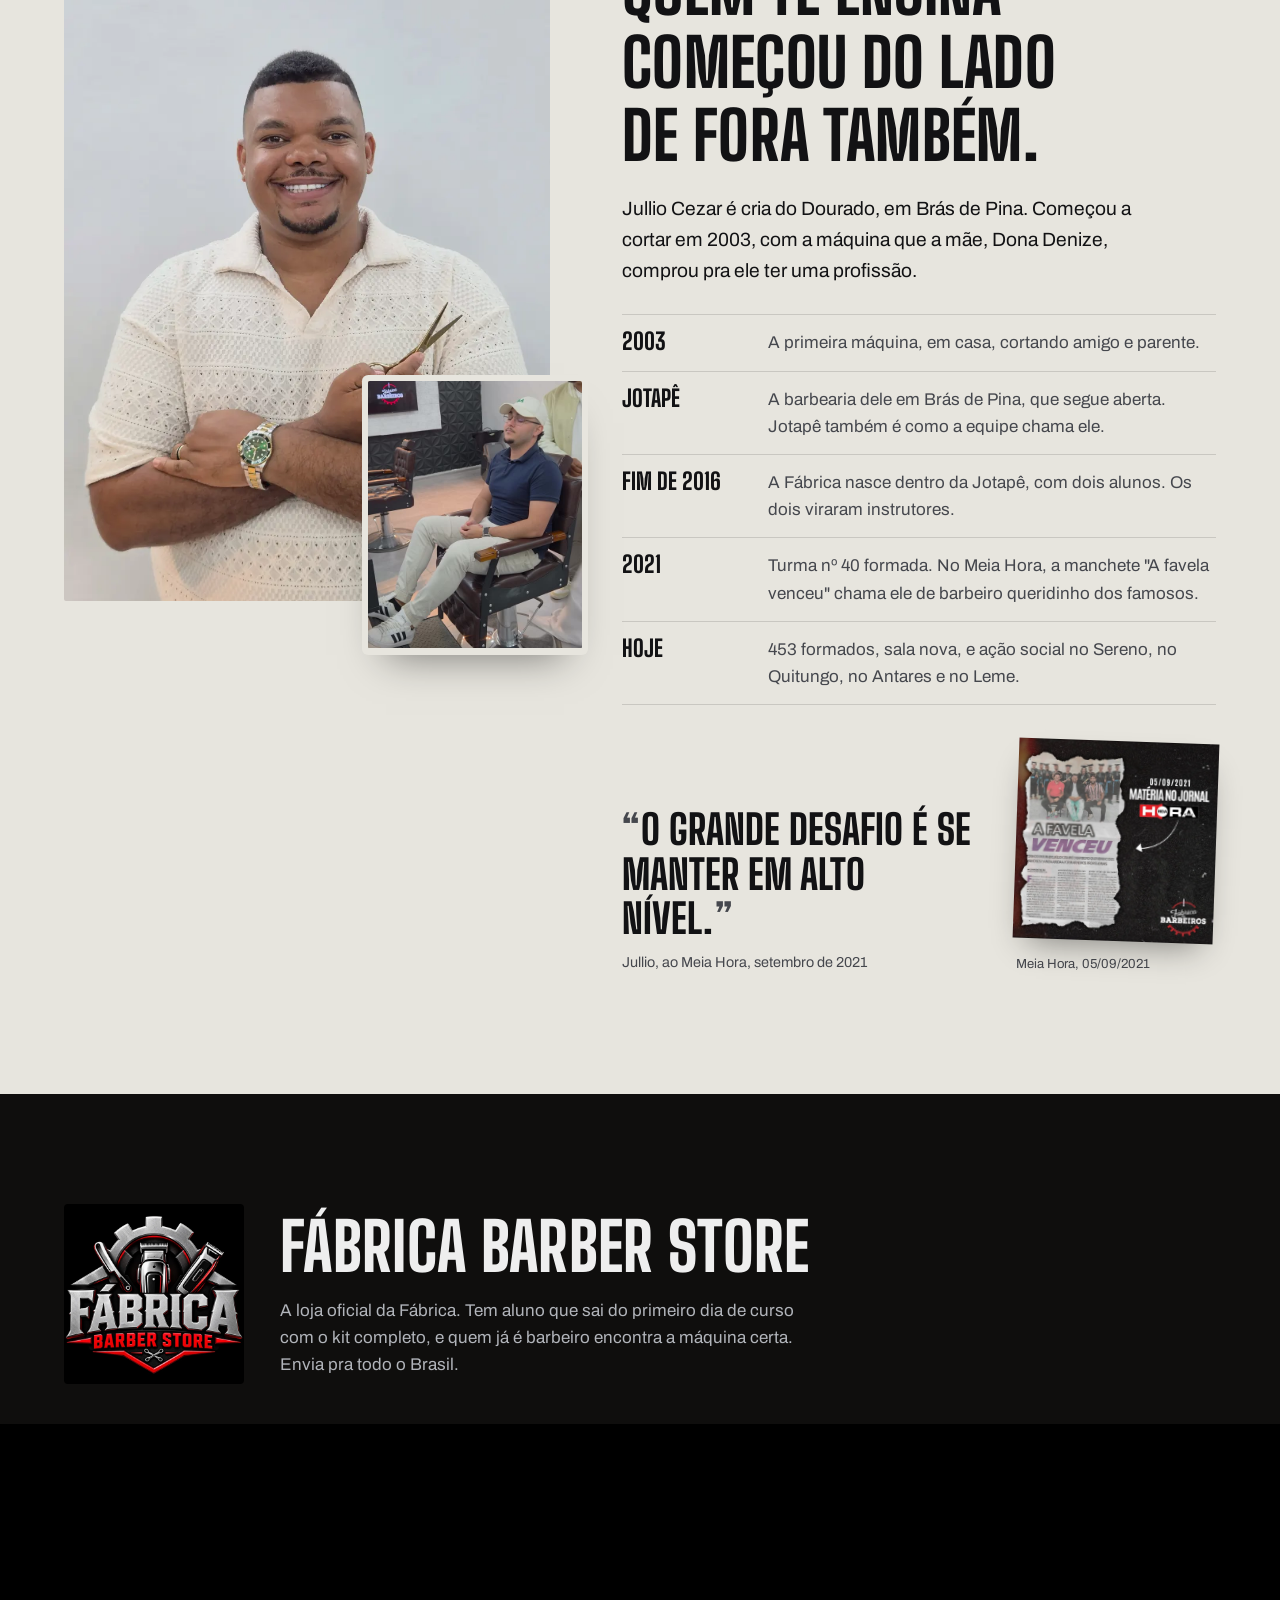
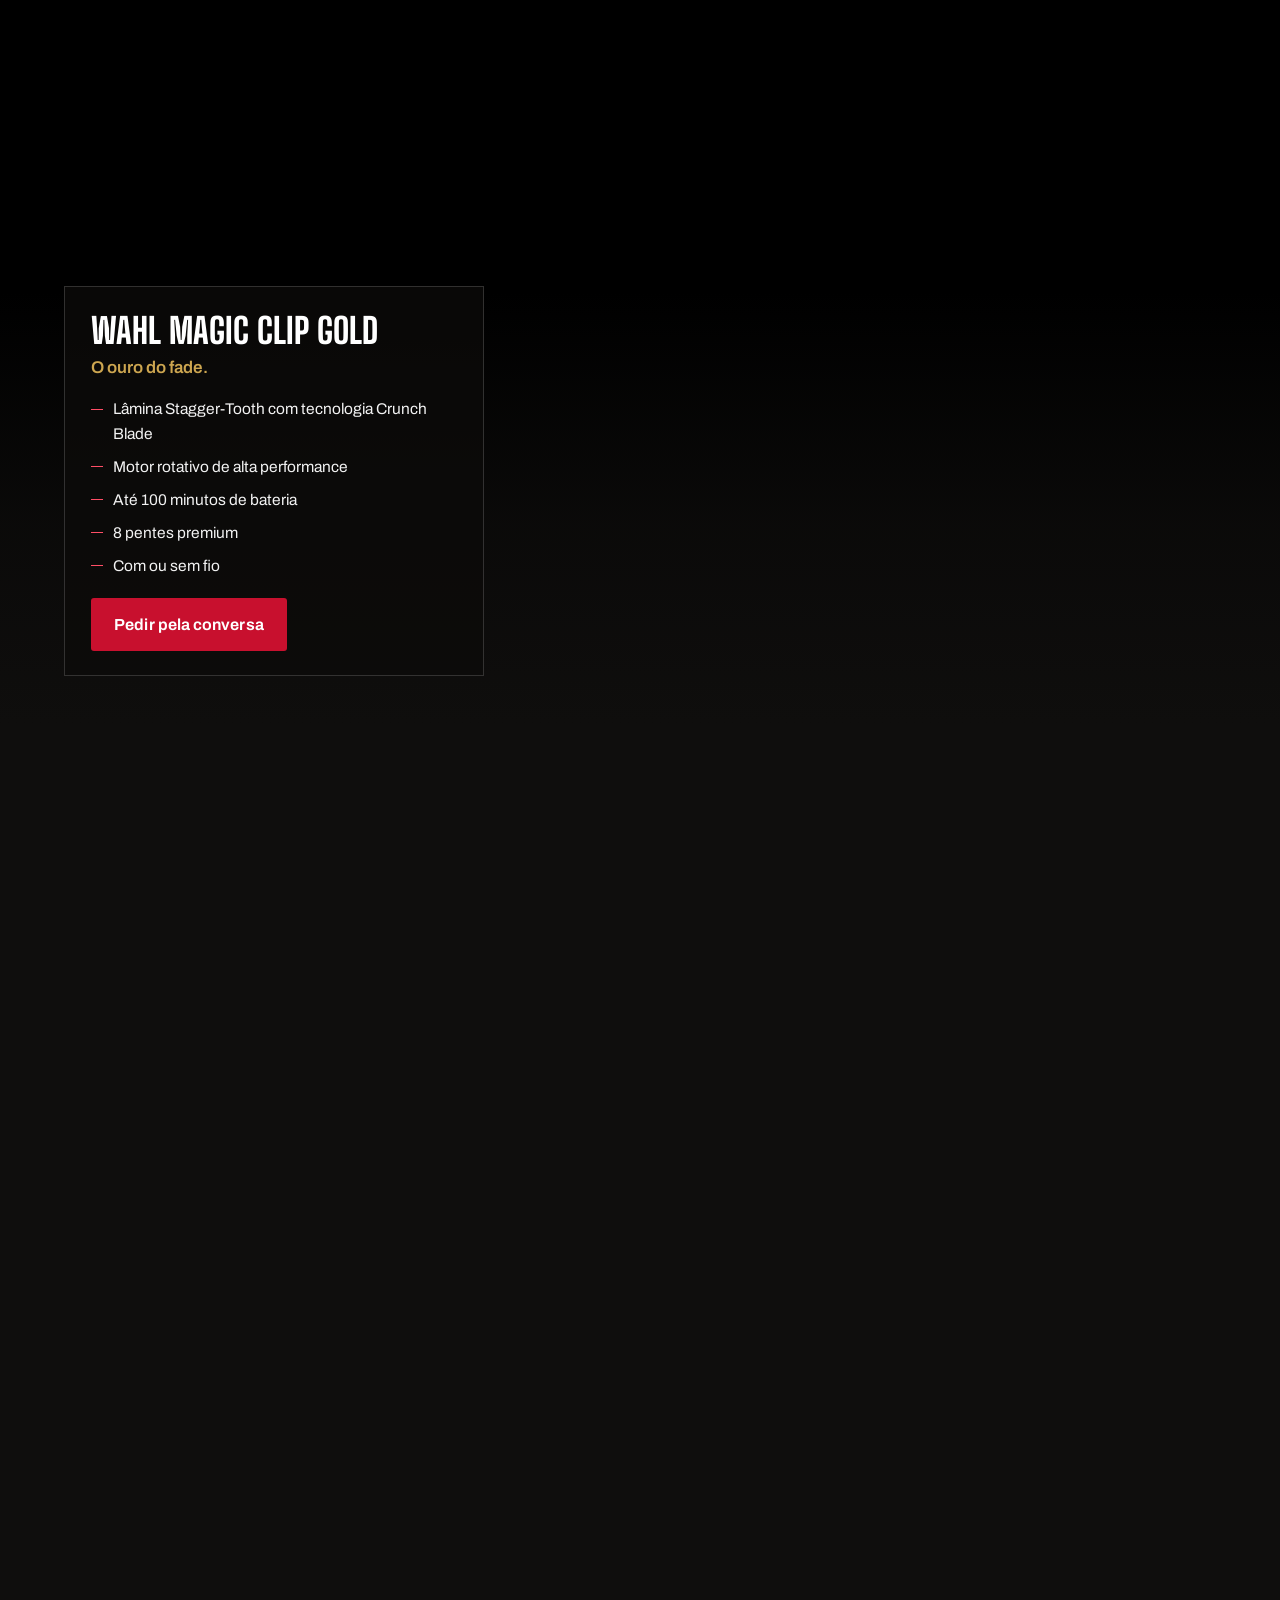
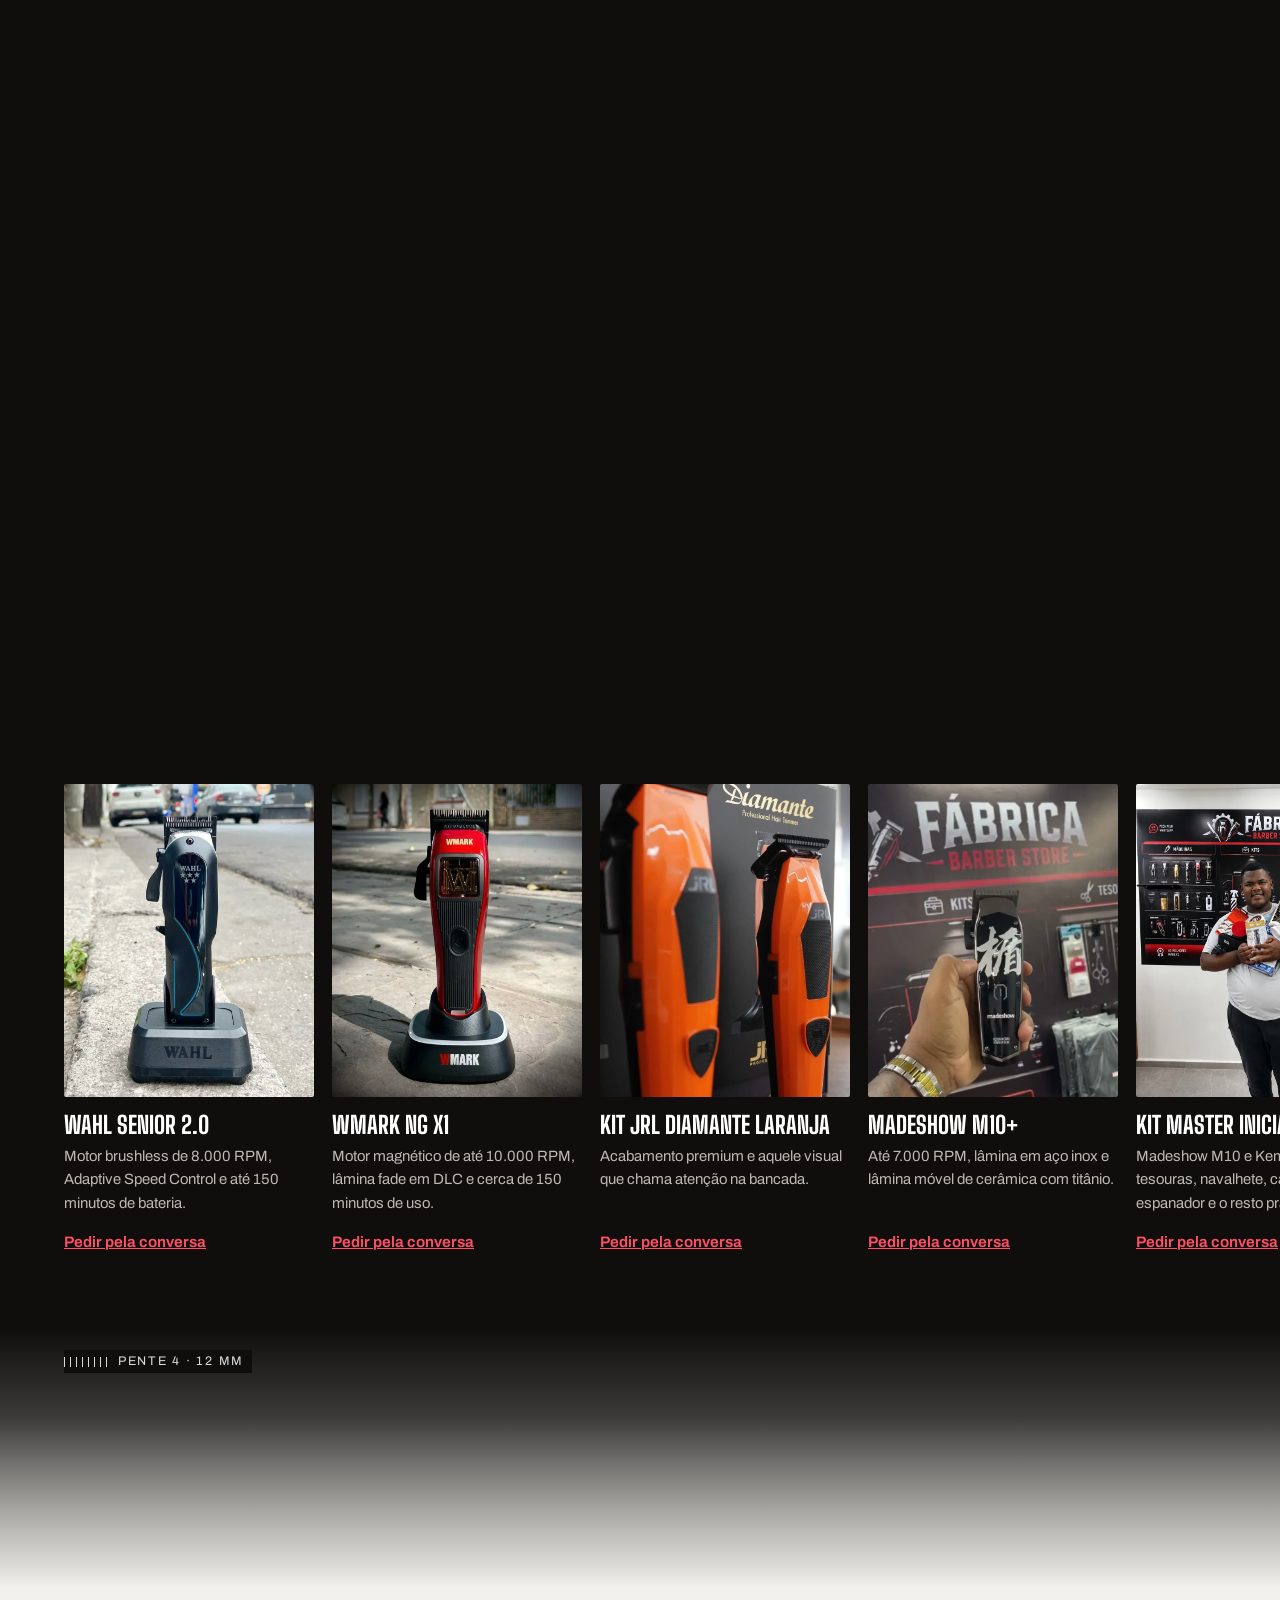
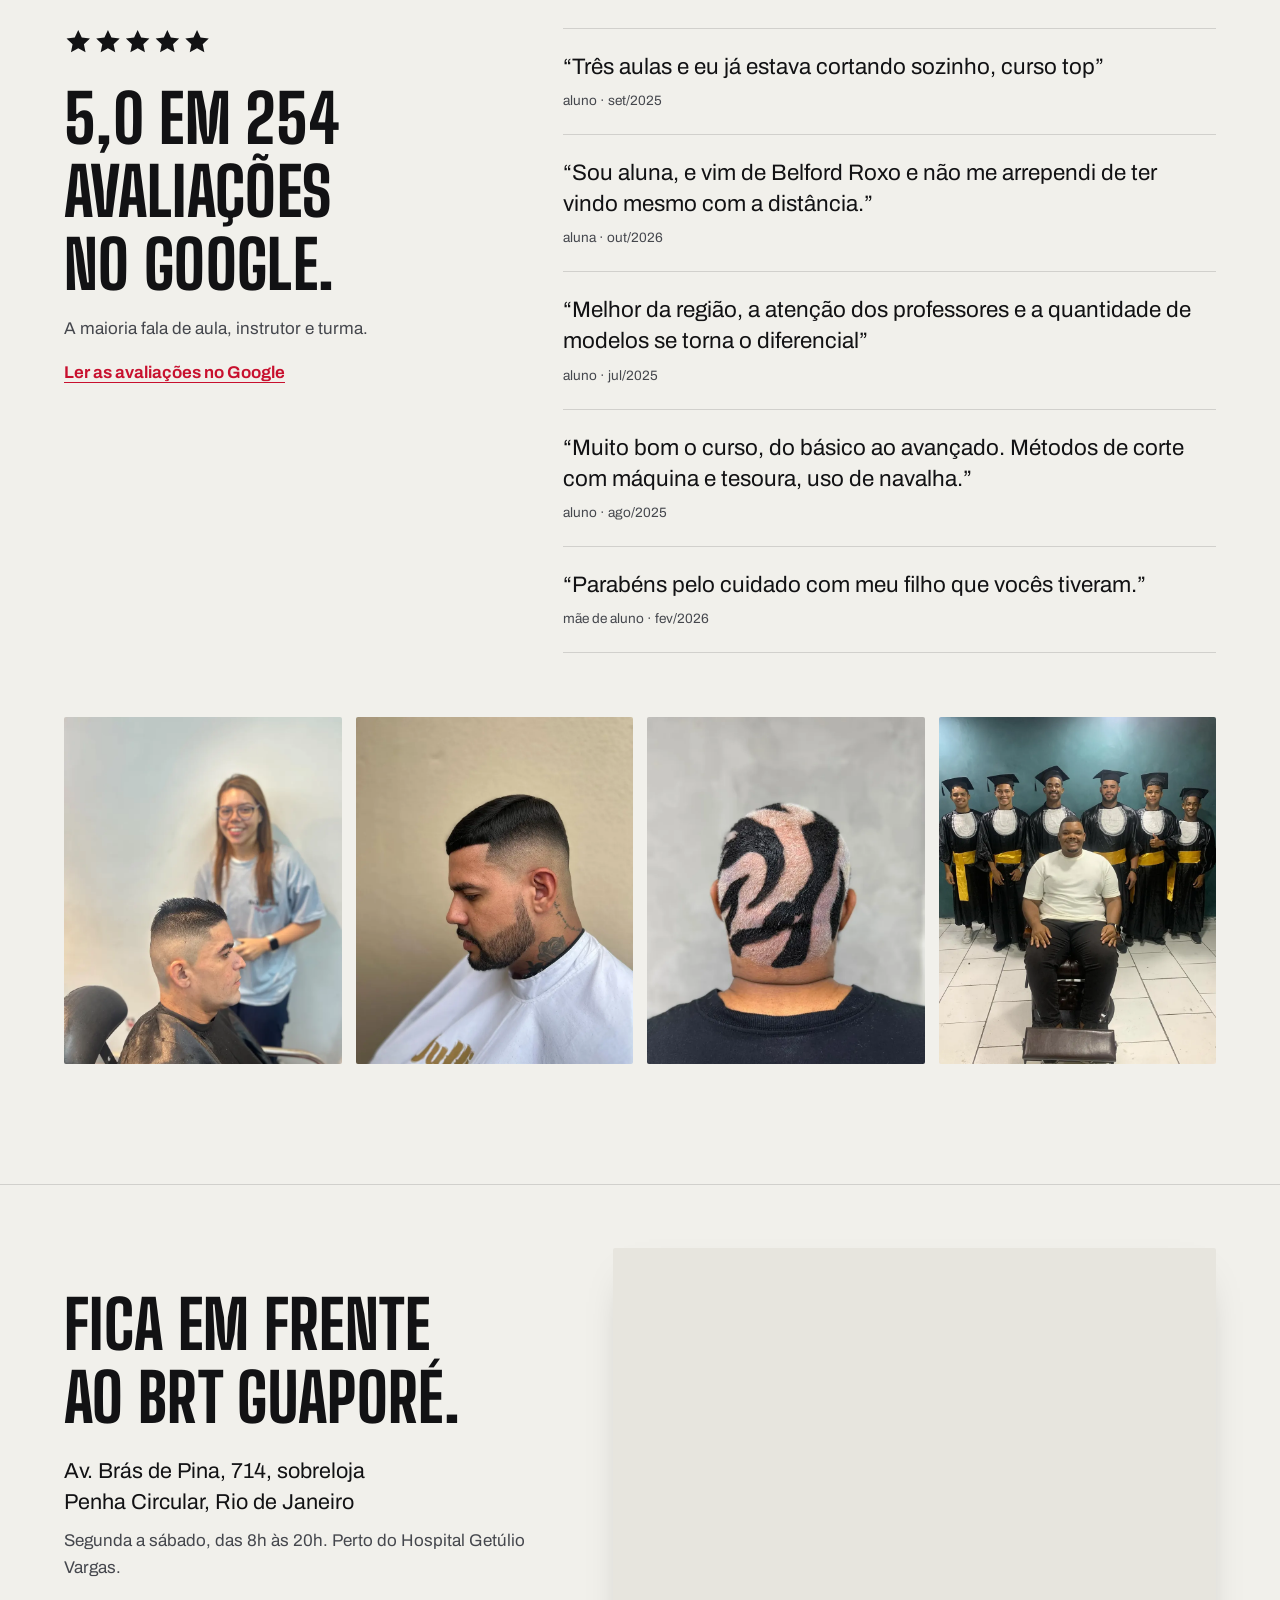
==== commit f9d54dc3: "Site da Fábrica: ficha do Google ao vivo no Como chegar, rota pelo Google Maps e link pras avaliaçõe" ====
--- a/fabrica-site/index.html
+++ b/fabrica-site/index.html
@@ -22,7 +22,7 @@
 <link rel="preconnect" href="https://fonts.googleapis.com">
 <link rel="preconnect" href="https://fonts.gstatic.com" crossorigin>
 <link rel="stylesheet" href="https://fonts.googleapis.com/css2?family=Archivo:wdth,wght@75..100,400..700&family=Big+Shoulders+Display:wght@600;700;800;900&family=Pinyon+Script&display=swap">
-<link rel="stylesheet" href="estilo.css?v=3015cdc8">
+<link rel="stylesheet" href="estilo.css?v=f4500d93">
 </head>
 <body>
 <header class="topo" id="topo">
@@ -320,6 +320,7 @@
     <span class="estrelas estrelas--grande" aria-hidden="true"></span>
     <h2 id="prova-titulo" class="titulo-secao titulo-secao--tinta">5,0 em 254 avaliações no Google.</h2>
     <p>A maioria fala de aula, instrutor e turma.</p>
+    <a class="prova__google" href="https://www.google.com/maps?cid=13961718206493958411" target="_blank" rel="noopener">Ler as avaliações no Google</a>
   </div>
   <ul class="vozes">
     <li><q>Três aulas e eu já estava cortando sozinho, curso top</q><span>aluno · set/2025</span></li>
@@ -347,24 +348,13 @@
     <p>Segunda a sábado, das 8h às 20h. Perto do Hospital Getúlio Vargas.</p>
     <div class="chegar__acoes">
       <button class="botao botao--vermelho" type="button" data-conversa="Quero marcar uma visita">Marcar uma visita</button>
-      <a class="botao botao--tinta" href="https://www.google.com/maps/search/?api=1&amp;query=Av.+Br%C3%A1s+de+Pina%2C+714%2C+Penha+Circular%2C+Rio+de+Janeiro" target="_blank" rel="noopener">Abrir no mapa</a>
-    </div>
-  </div>
-  <svg class="mapa" viewBox="0 0 640 400" role="img" aria-label="Esquema: a Fábrica fica no número 714 da Avenida Brás de Pina, em frente à estação Guaporé do BRT">
-    <rect x="0" y="0" width="640" height="400" fill="#E6E4DD"/>
-    <path d="M-10 230 L650 196" stroke="#FFFFFF" stroke-width="42" fill="none"/>
-    <path d="M-10 230 L650 196" stroke="#C9C6BD" stroke-width="1" stroke-dasharray="10 12" fill="none"/>
-    <path d="M150 -10 L196 410" stroke="#FFFFFF" stroke-width="18" fill="none"/>
-    <path d="M470 -10 L430 410" stroke="#FFFFFF" stroke-width="14" fill="none"/>
-    <rect x="300" y="146" width="96" height="20" rx="3" fill="#121214" transform="rotate(-3 348 156)"/>
-    <text x="348" y="140" text-anchor="middle" font-family="Archivo, sans-serif" font-size="13" font-weight="600" fill="#121214">BRT Guaporé</text>
-    <circle cx="352" cy="268" r="11" fill="#C8102E"/>
-    <circle cx="352" cy="268" r="22" fill="none" stroke="#C8102E" stroke-width="1.5"/>
-    <text x="352" y="310" text-anchor="middle" font-family="Big Shoulders Display, sans-serif" font-size="22" font-weight="800" fill="#121214">714 · sobreloja</text>
-    <text x="40" y="270" font-family="Archivo, sans-serif" font-size="13" fill="#4A4C51" transform="rotate(-3 40 270)">Av. Brás de Pina</text>
-    <rect x="500" y="40" width="110" height="64" rx="4" fill="#D4D1C8"/>
-    <text x="555" y="78" text-anchor="middle" font-family="Archivo, sans-serif" font-size="12" fill="#4A4C51">Hosp. Getúlio Vargas</text>
-  </svg>
+      <a class="botao botao--tinta" href="https://www.google.com/maps/dir/?api=1&amp;destination=F%C3%A1brica+de+Barbeiros%2C+Av.+Br%C3%A1s+de+Pina%2C+714%2C+Penha+Circular%2C+Rio+de+Janeiro" target="_blank" rel="noopener">Traçar a rota</a>
+    </div>
+  </div>
+  <!-- a ficha do Google, viva: nota, avaliações e rotas se atualizam sozinhas -->
+  <div class="mapa">
+    <iframe src="https://www.google.com/maps?cid=13961718206493958411&amp;output=embed&amp;hl=pt-BR" title="A Fábrica de Barbeiros no Google Maps: nota, avaliações e rotas" loading="lazy" referrerpolicy="no-referrer-when-downgrade" allowfullscreen></iframe>
+  </div>
 </section>
 
 <section class="fim" aria-labelledby="fim-titulo">
@@ -387,6 +377,7 @@
   <div class="rodape__links">
     <a href="https://www.instagram.com/fabricadebarbeiros/" target="_blank" rel="noopener">@fabricadebarbeiros</a>
     <a href="https://www.instagram.com/fabricabarberstore/" target="_blank" rel="noopener">@fabricabarberstore</a>
+    <a href="https://www.google.com/maps?cid=13961718206493958411" target="_blank" rel="noopener">Fábrica no Google</a>
   </div>
   <p class="rodape__nota">Site de demonstração feito pela Carioca's Consultoria em outubro de 2026. As cenas da abertura e a máquina girando foram geradas por IA a partir de fotos reais da escola e da loja. Fotos, vídeos e avaliações são reais, do Instagram e do Google da Fábrica.</p>
 </footer>
--- a/fabrica-site/estilo.css
+++ b/fabrica-site/estilo.css
@@ -423,7 +423,9 @@
   display: grid; grid-template-columns: minmax(0, .8fr) minmax(0, 1.2fr); gap: 64px; align-items: start;
 }
 .prova__nota .estrelas { margin: 0 0 18px; }
-.prova__nota p:last-child { color: var(--tinta-2); margin: 14px 0 0; }
+.prova__nota p { color: var(--tinta-2); margin: 14px 0 0; }
+.prova__google { display: inline-block; margin-top: 16px; color: var(--vermelho); font-weight: 650; text-decoration: underline; text-decoration-thickness: 1px; text-underline-offset: .22em; }
+.prova__google:hover { color: var(--vermelho-escuro); }
 .vozes { list-style: none; margin: 0; padding: 0; border-top: 1px solid var(--linha-clara); }
 .vozes li { padding: 22px 0; border-bottom: 1px solid var(--linha-clara); display: grid; gap: 8px; }
 .vozes q { font-size: clamp(1.15rem, 1.8vw, 1.4rem); line-height: 1.4; color: var(--tinta); quotes: "“" "”"; max-width: 56ch; }
@@ -445,7 +447,10 @@
 .chegar address { font-style: normal; font-size: 1.35rem; line-height: 1.4; margin: 22px 0 10px; }
 .chegar p { color: var(--tinta-2); margin: 0 0 26px; }
 .chegar__acoes { display: flex; flex-wrap: wrap; gap: 12px; }
-.mapa { width: 100%; height: auto; border-radius: 2px; }
+/* a ficha do Google embutida: única peça de interface de fora, aceita porque é a prova viva */
+.mapa { position: relative; aspect-ratio: 4 / 3; background: var(--papel-2); border-radius: 2px; overflow: hidden; box-shadow: 0 18px 40px -22px rgba(18, 18, 20, .35); }
+.mapa iframe { position: absolute; inset: 0; width: 100%; height: 100%; border: 0; }
+@media (max-width: 860px) { .mapa { aspect-ratio: 1 / 1; } }
 @media (max-width: 860px) { .chegar { grid-template-columns: minmax(0, 1fr); } }
 
 /* ------------------------------------------------------------ fim e rodapé: a página termina no papel */
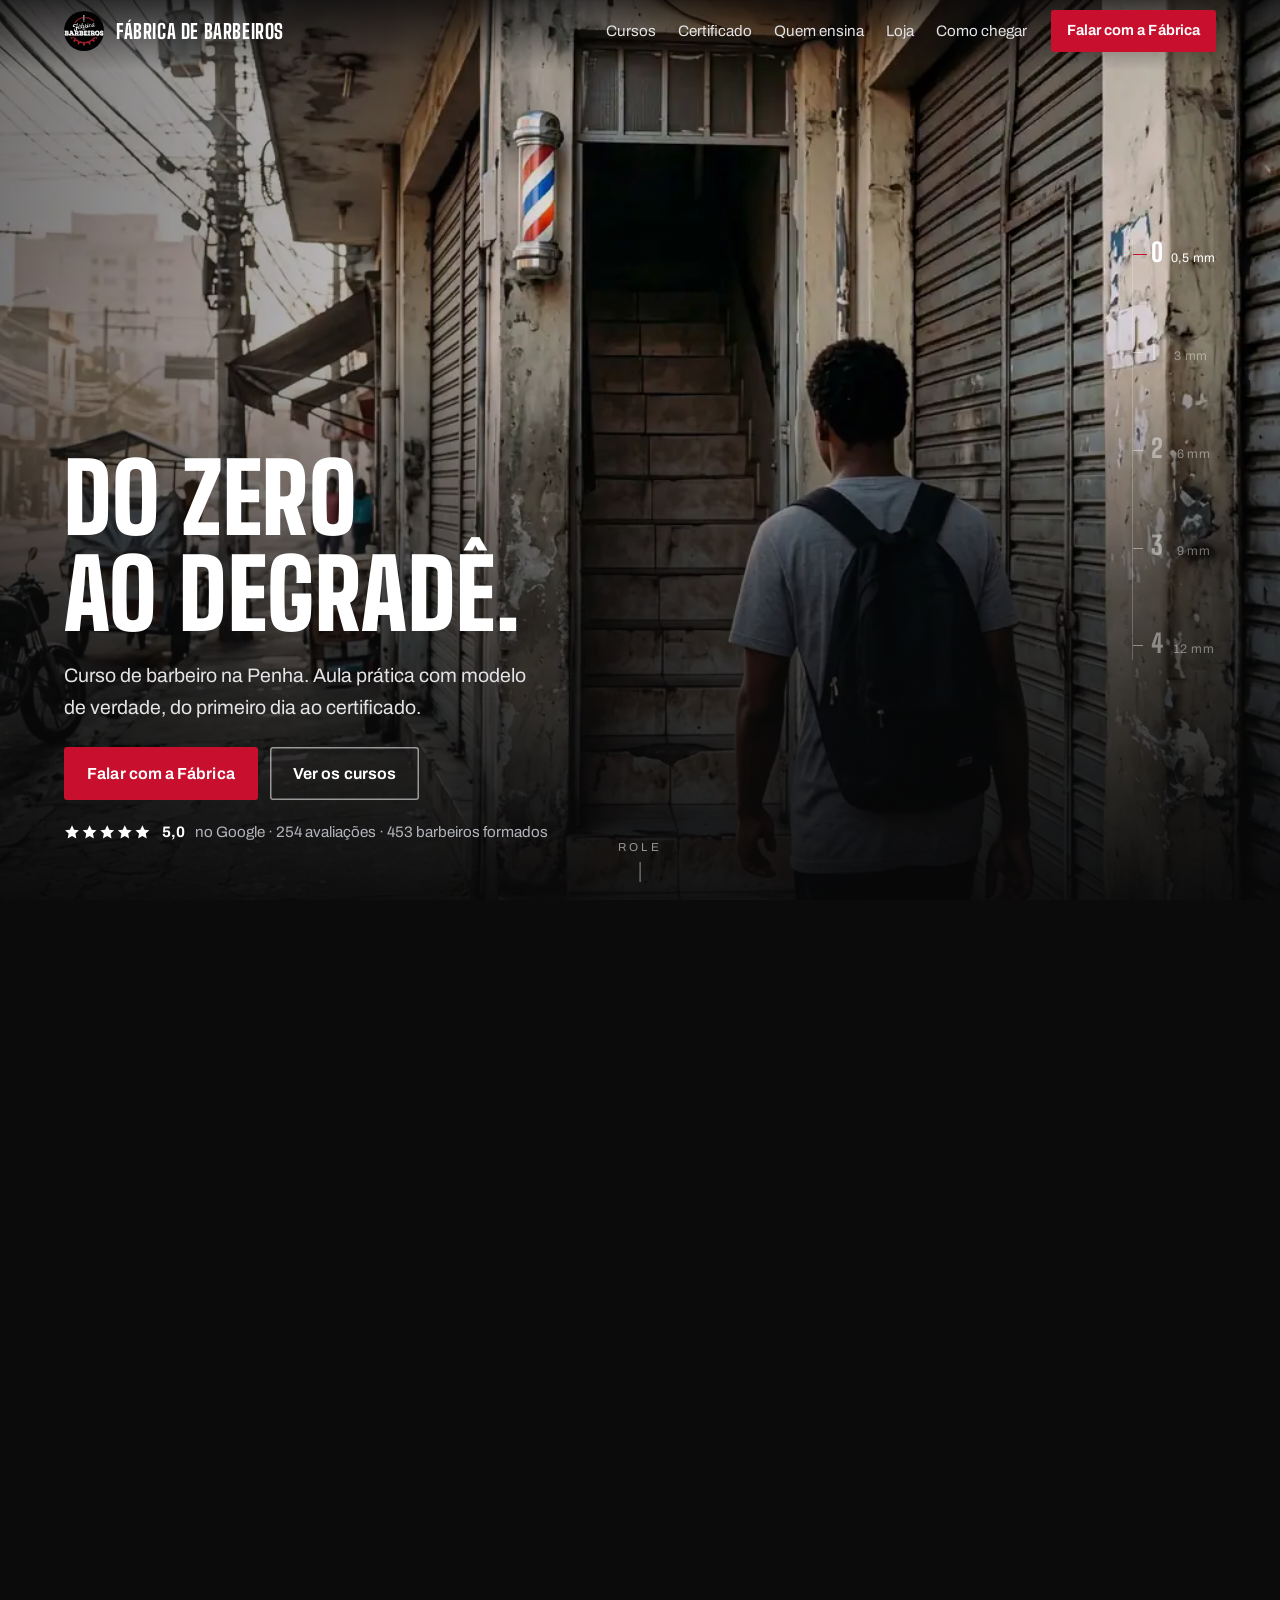
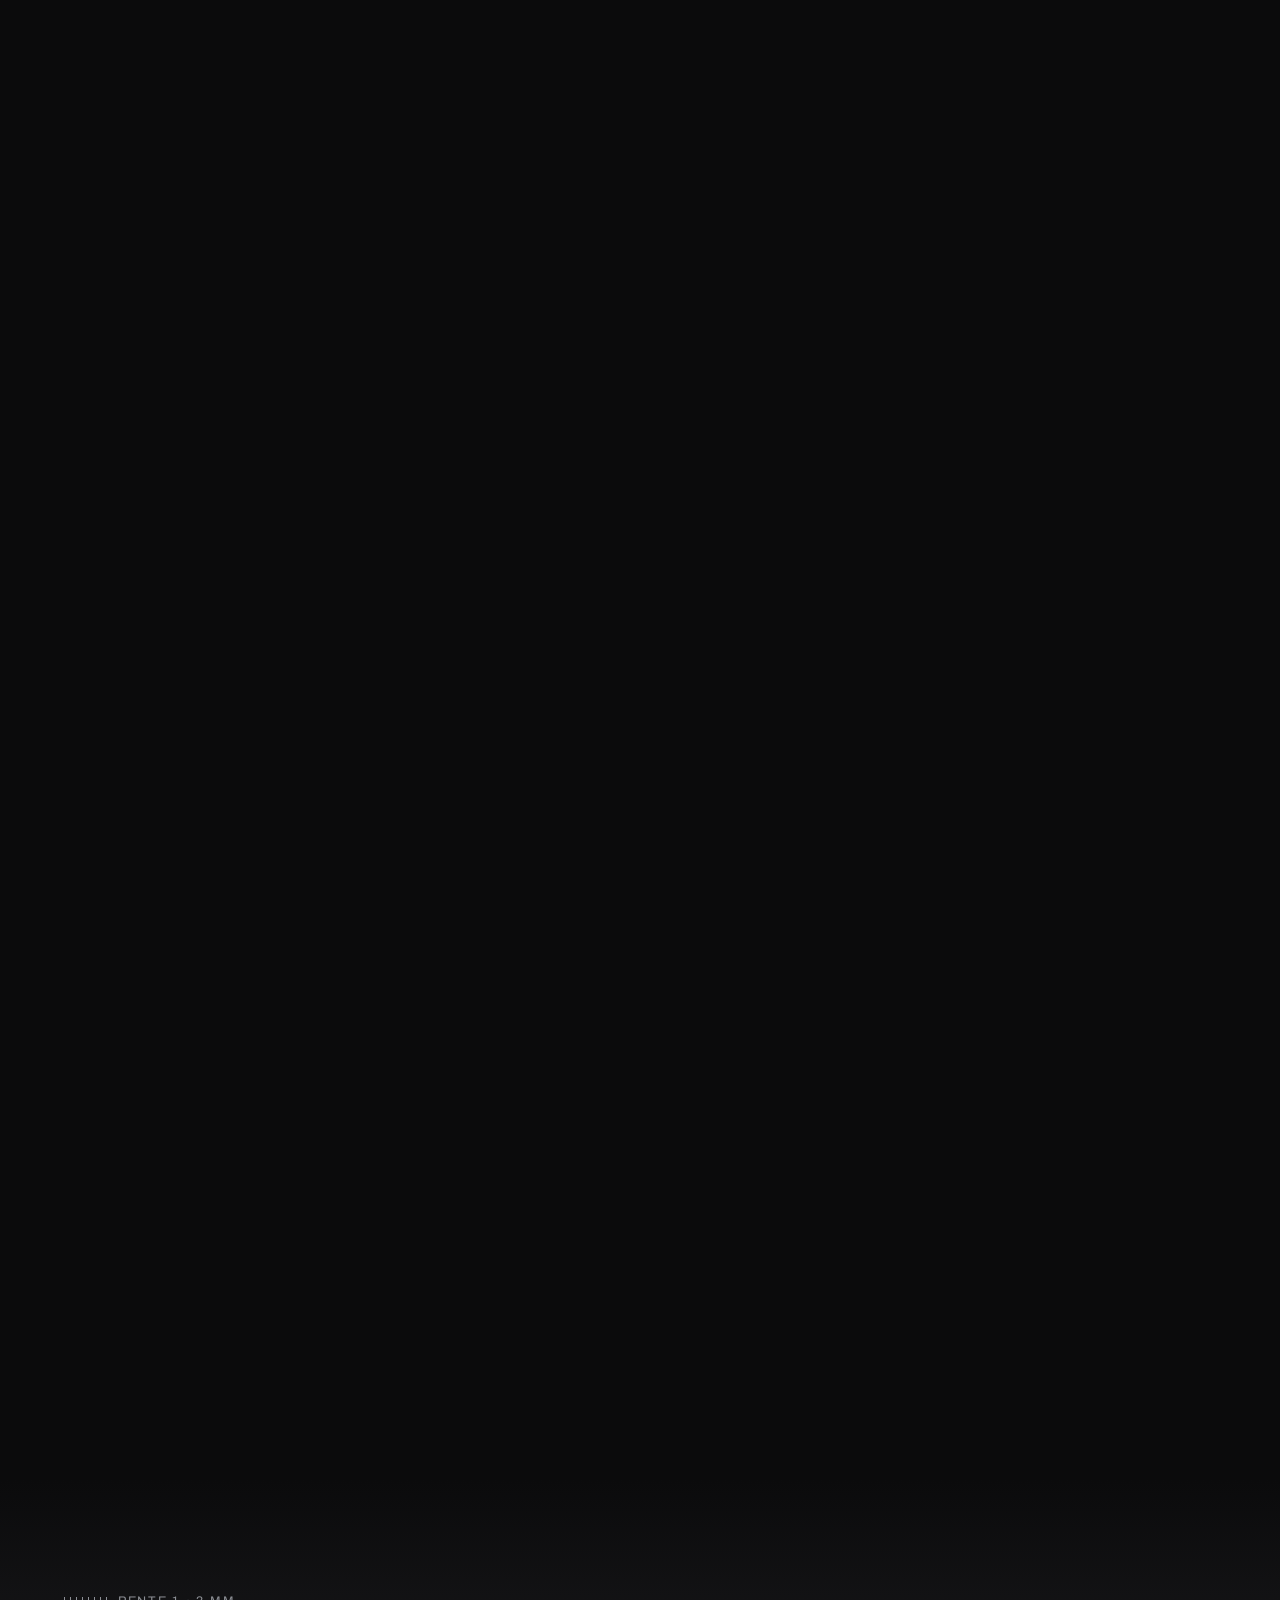
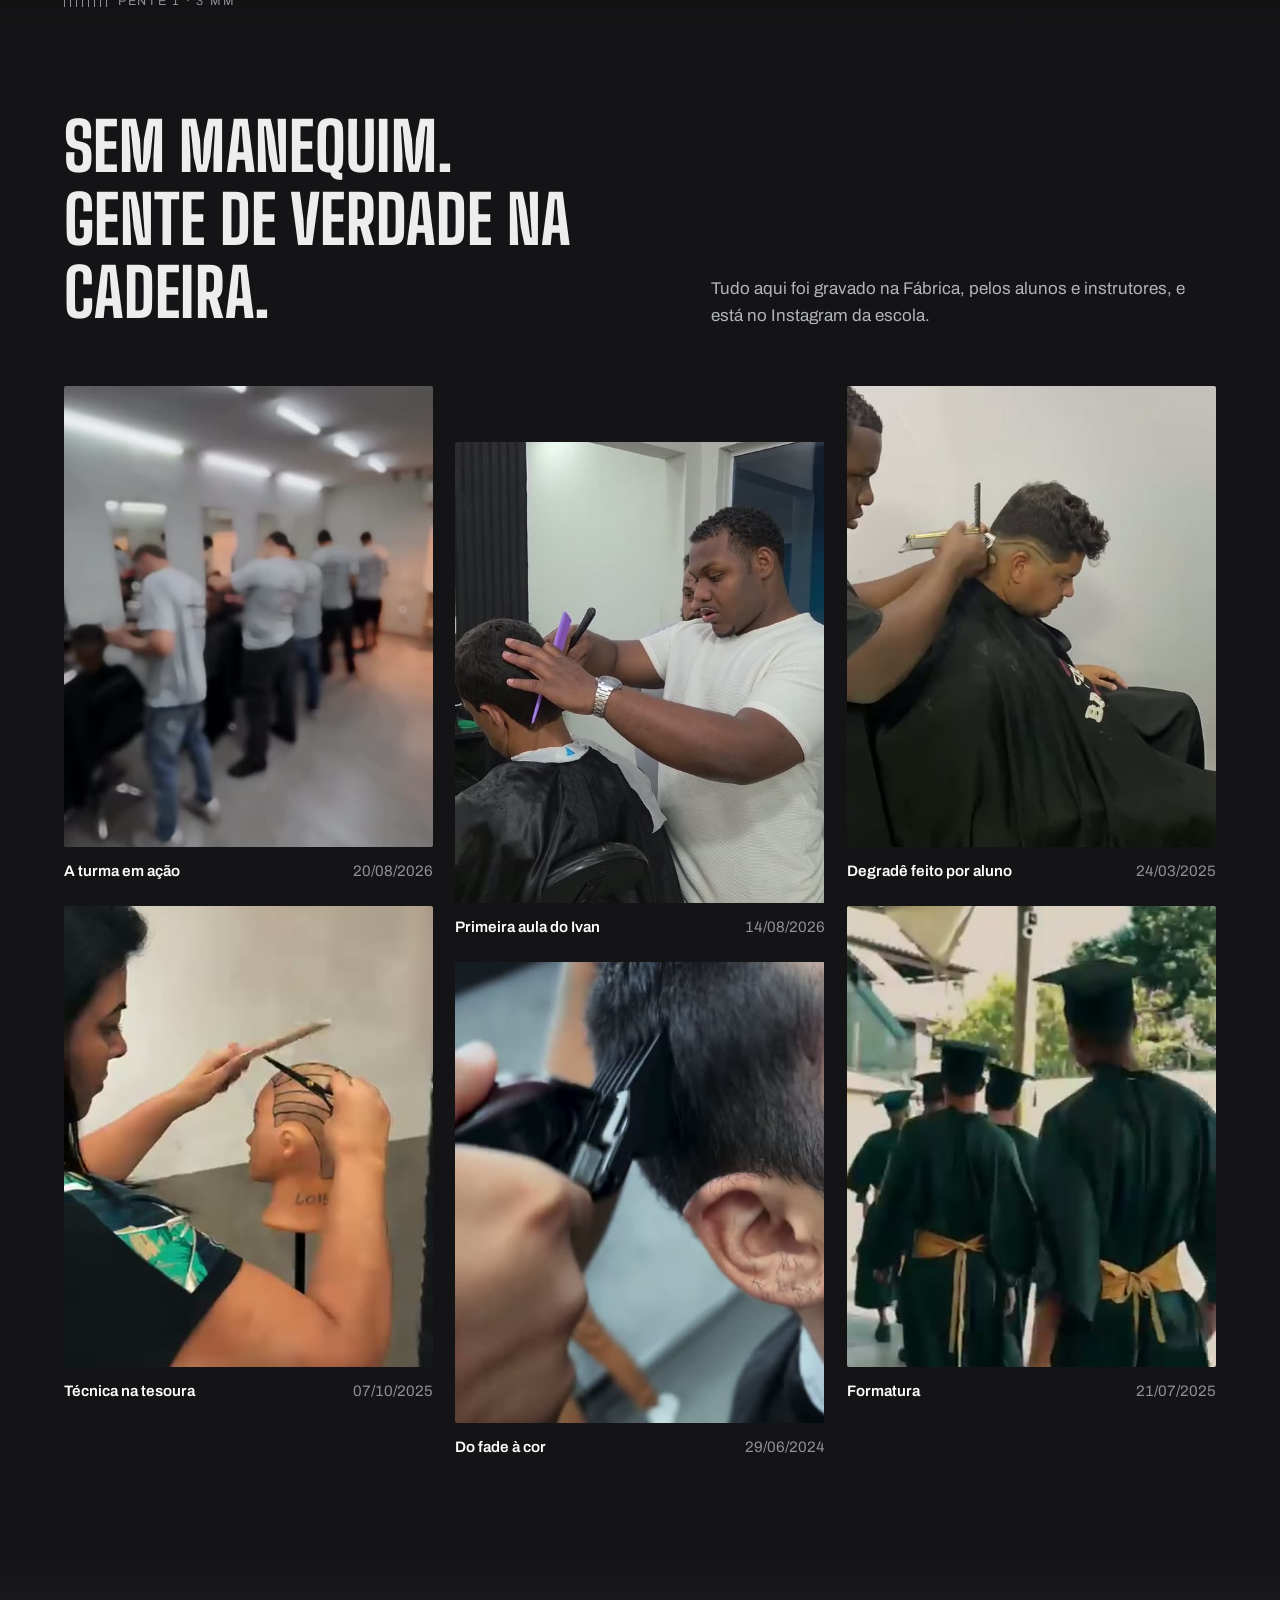
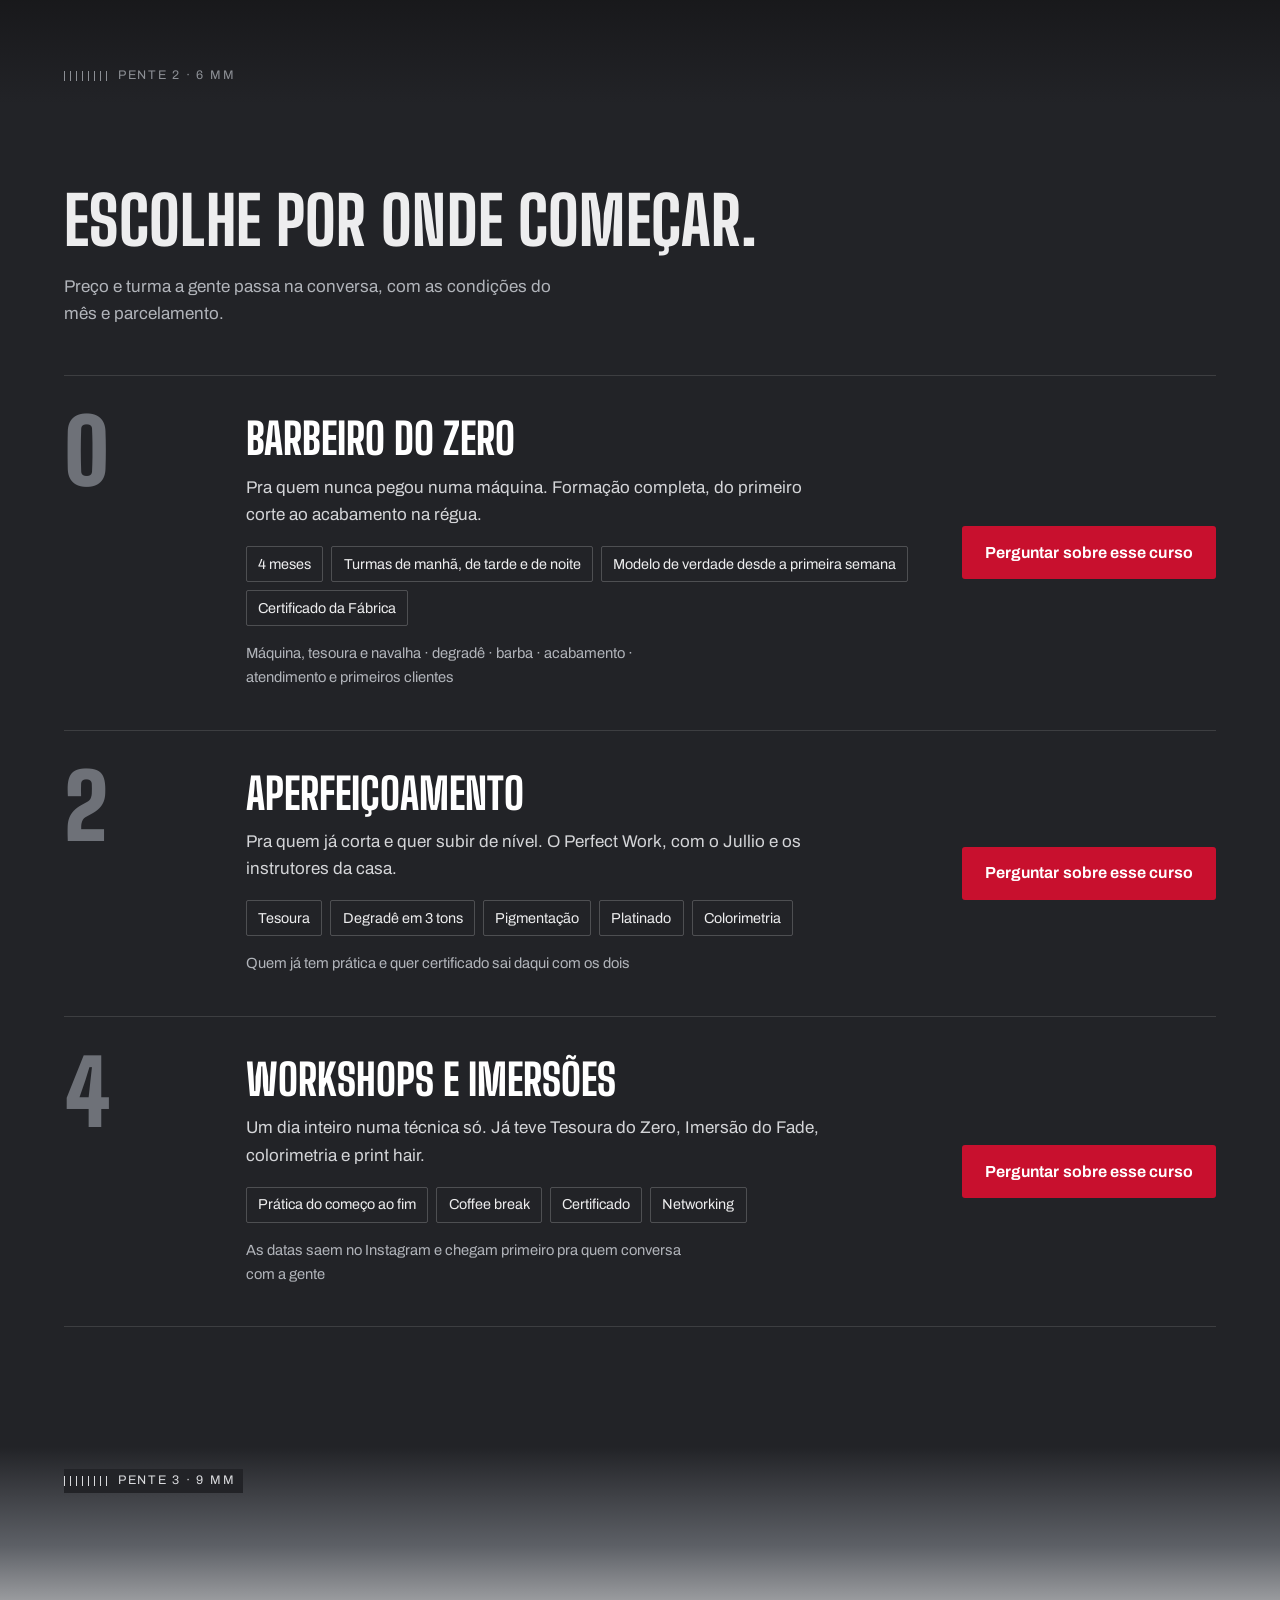
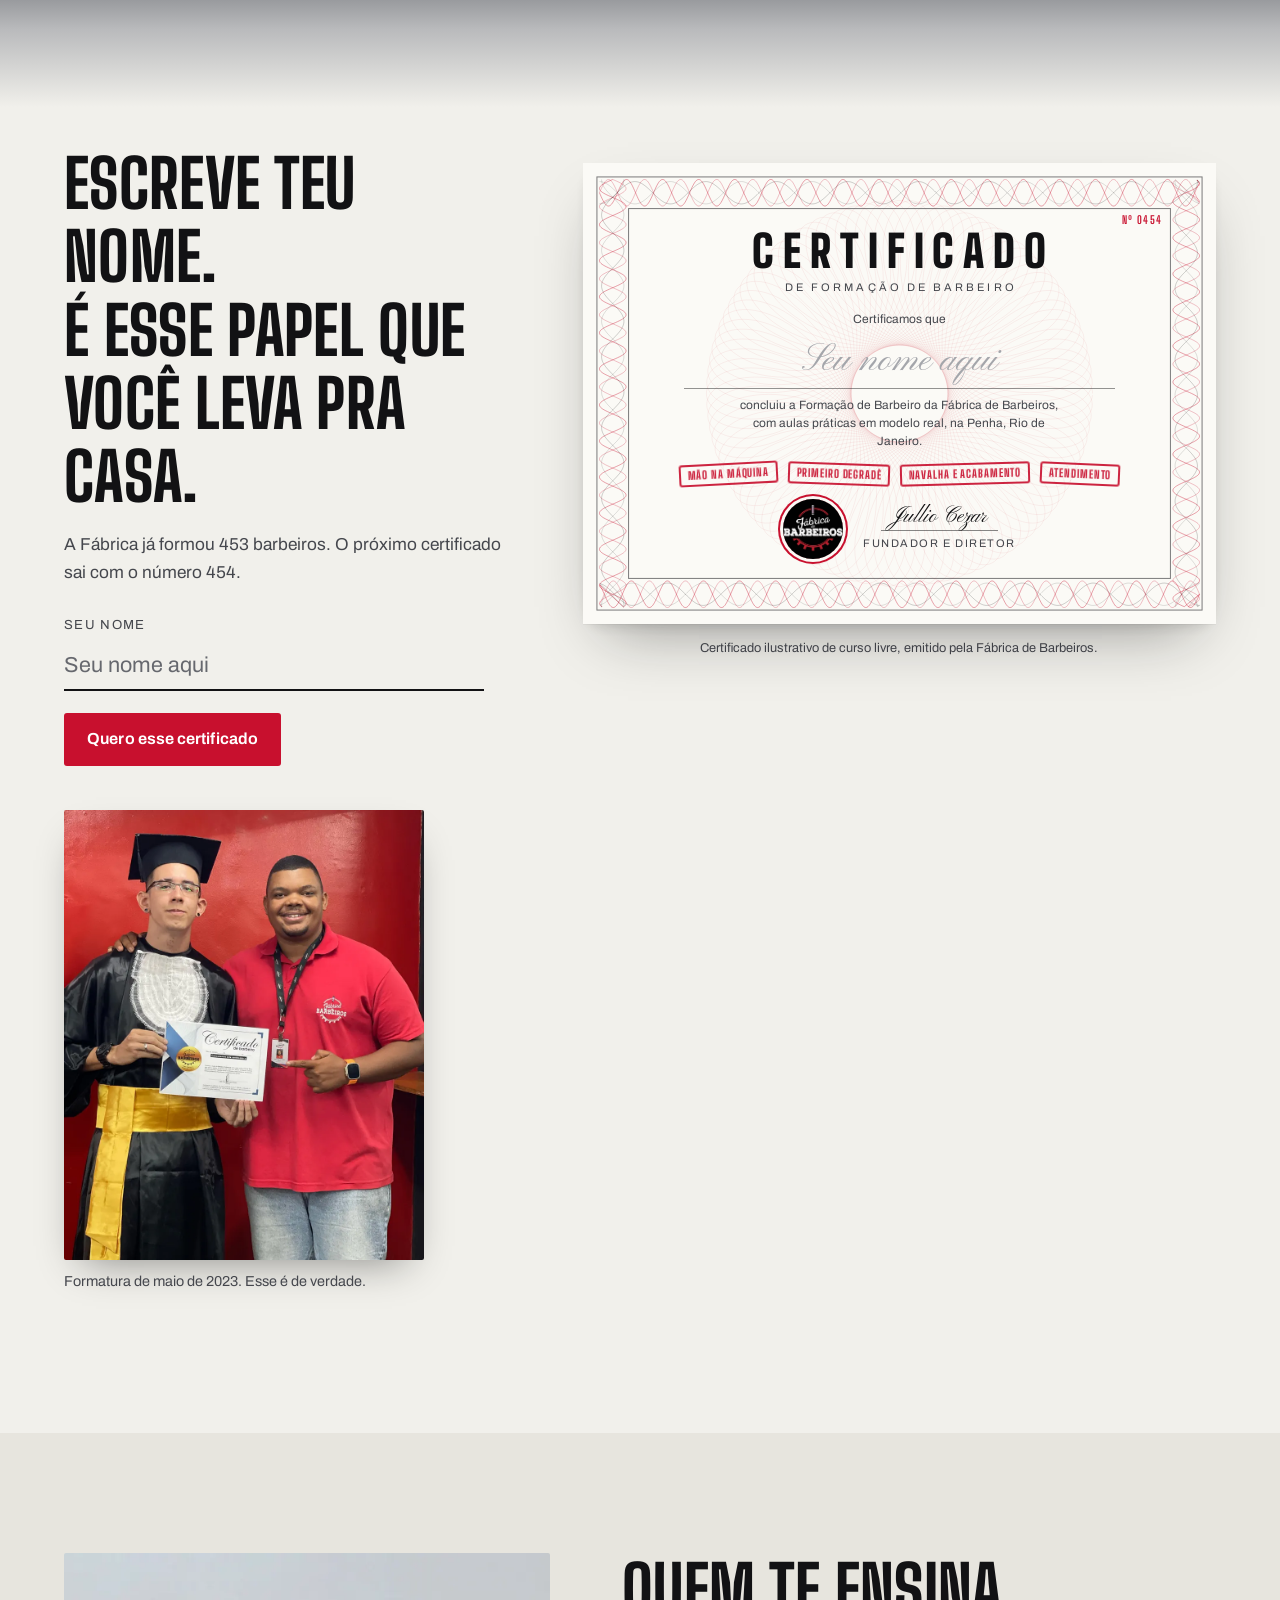
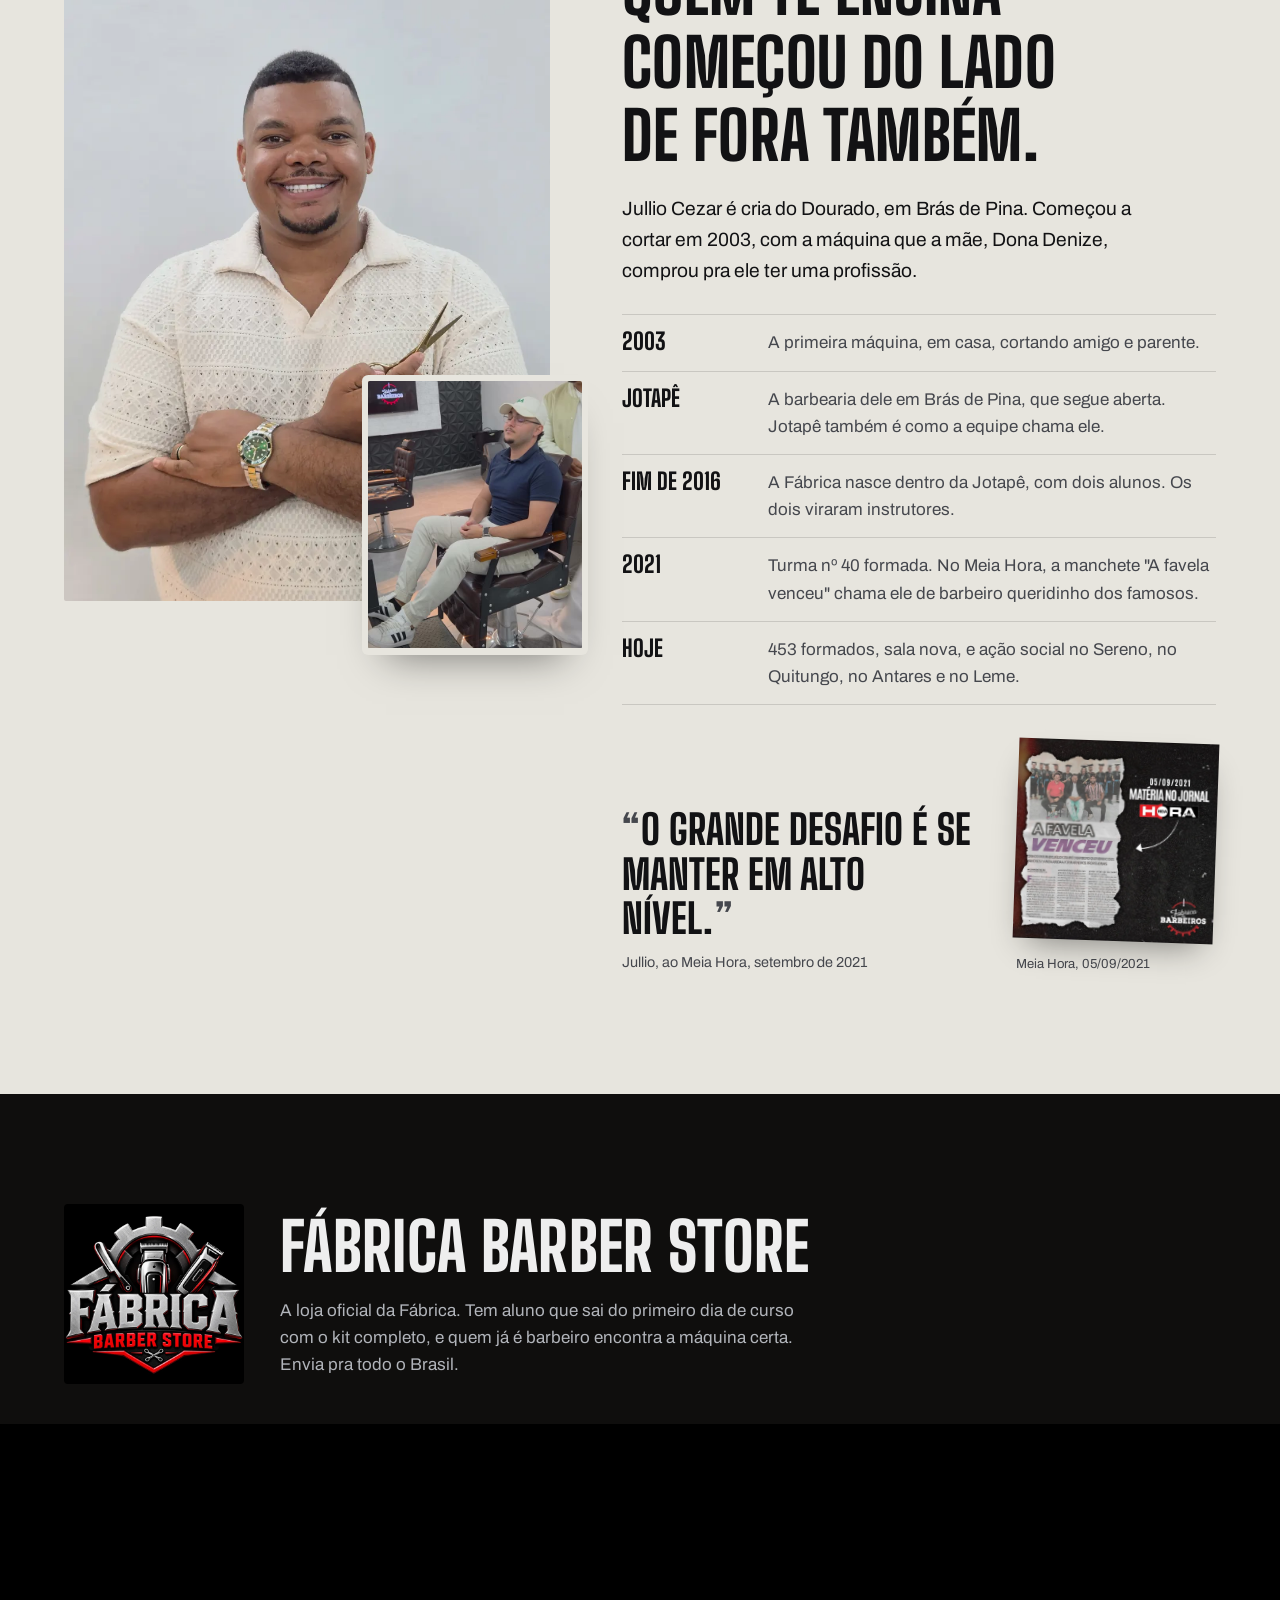
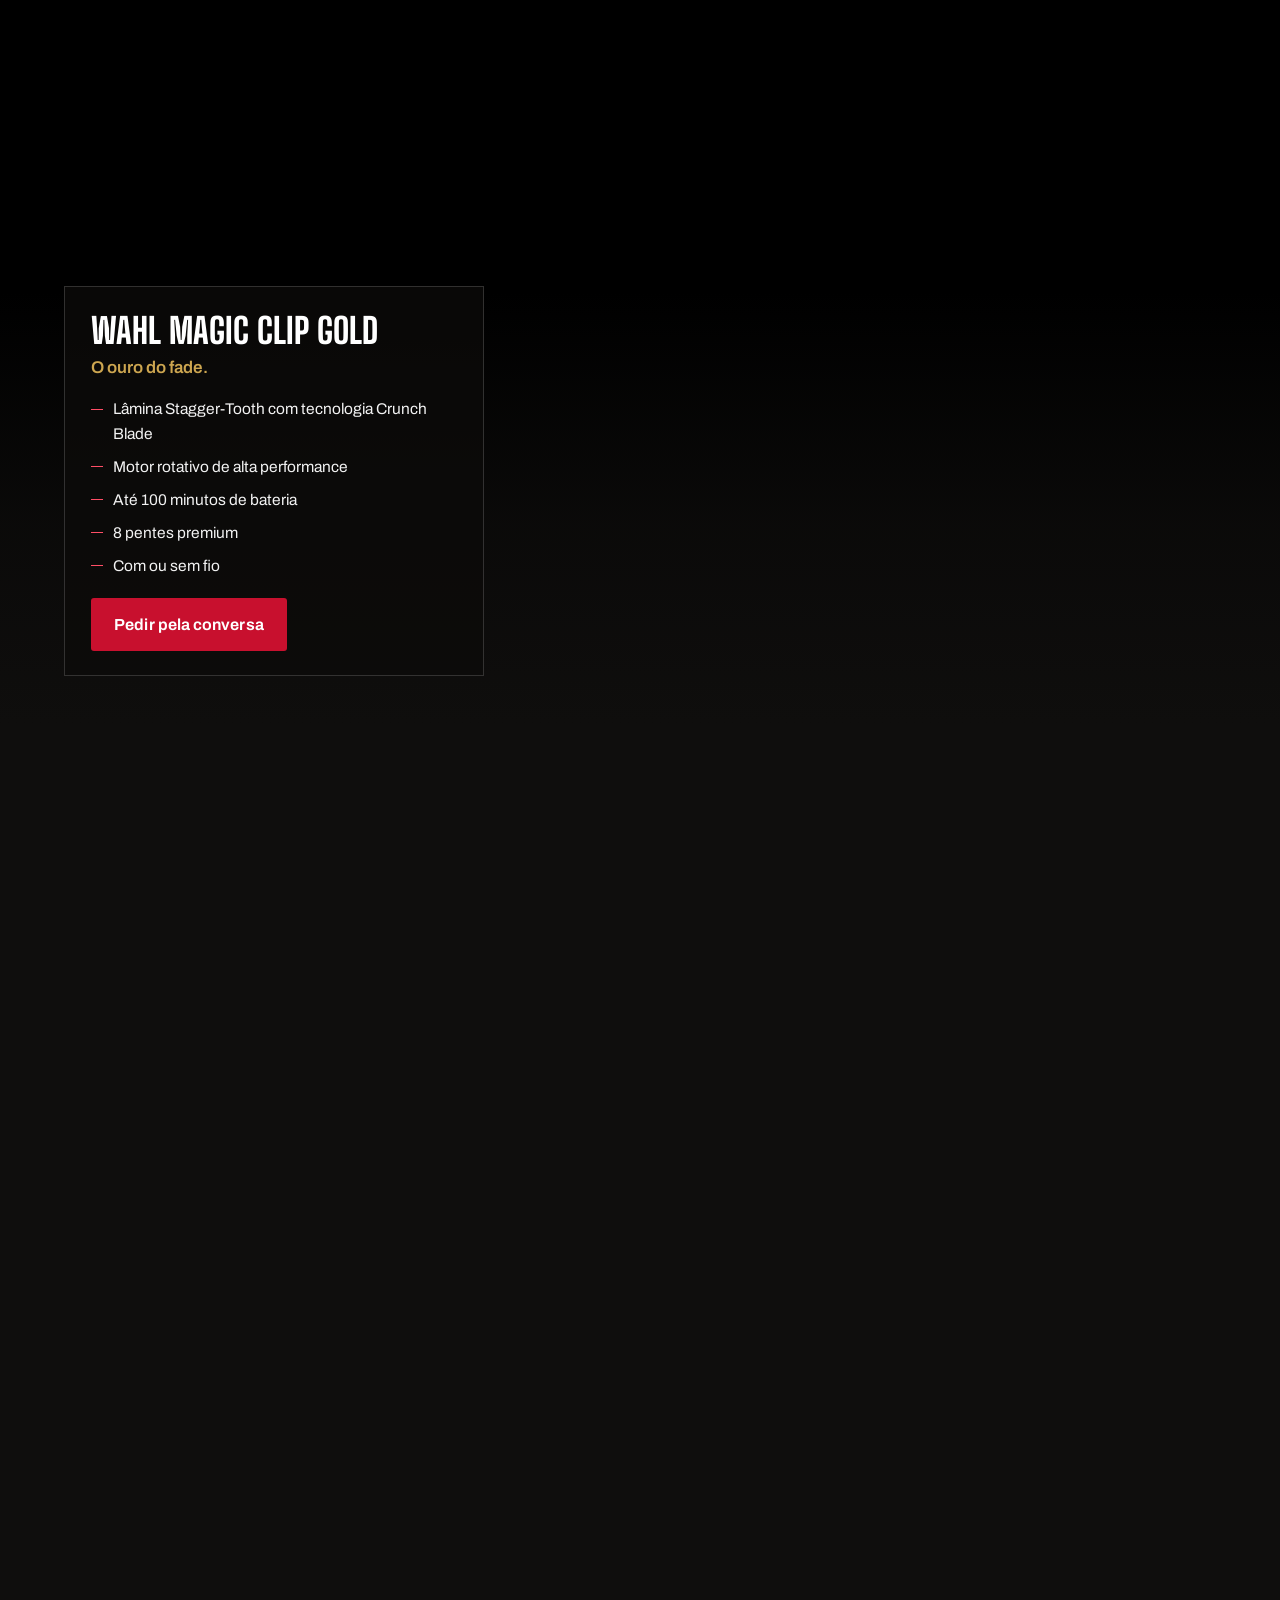
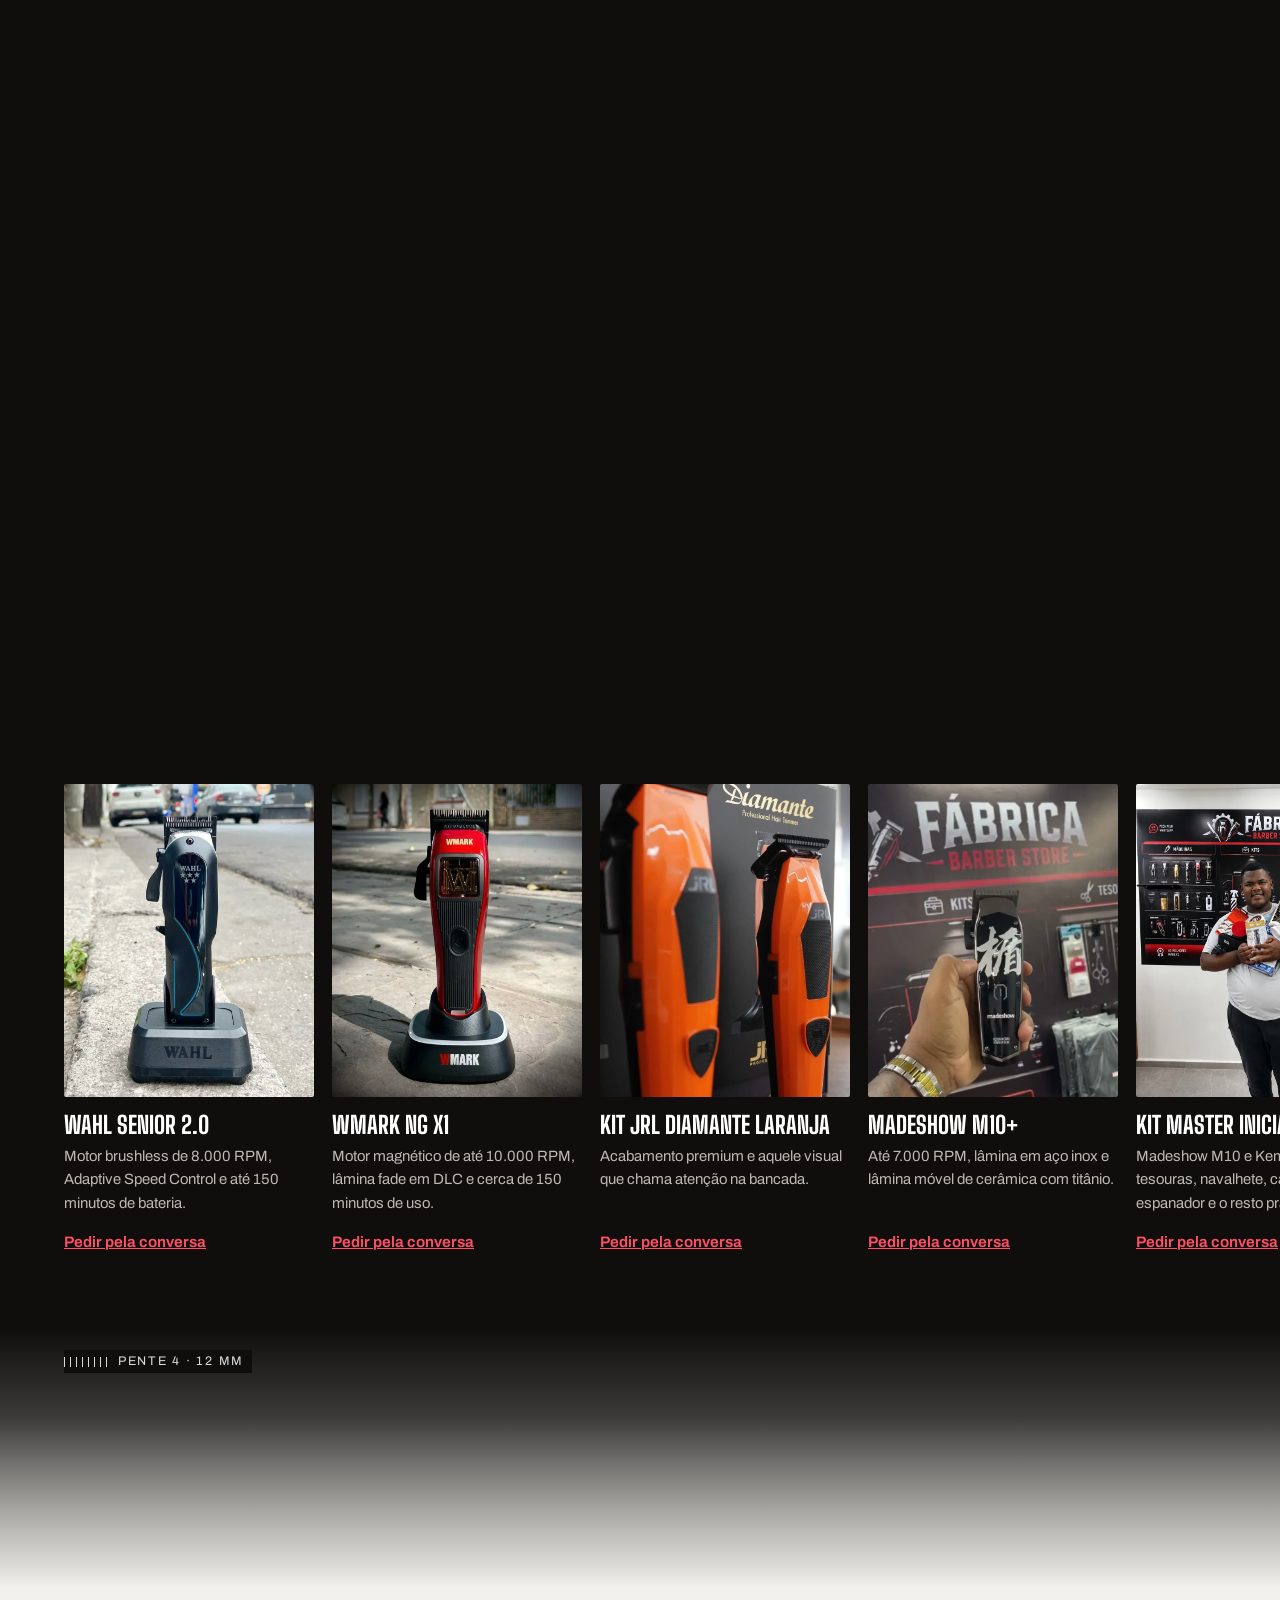
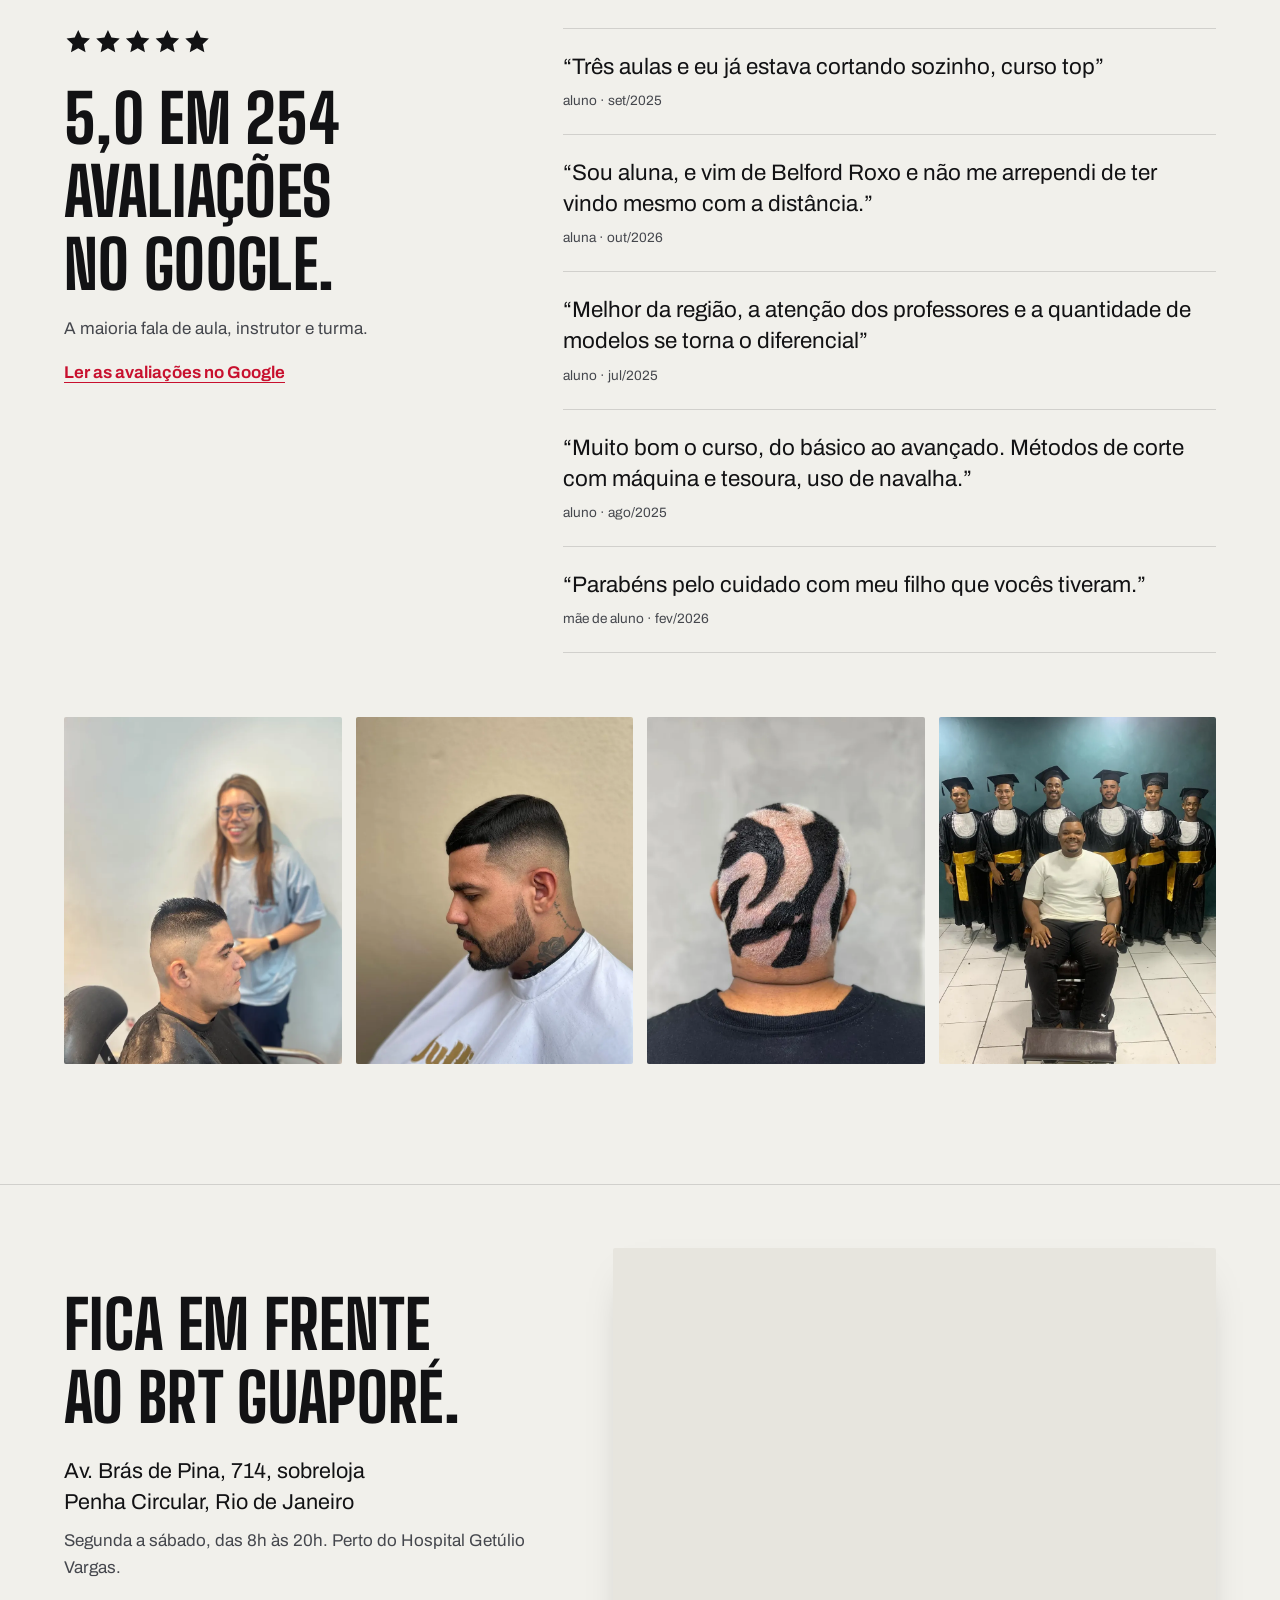
==== commit 1a6ea72a: "Site da Fábrica: certificado reto, com moldura e texto na mesma régua, nome sempre numa linha e vers" ====
--- a/fabrica-site/index.html
+++ b/fabrica-site/index.html
@@ -22,7 +22,7 @@
 <link rel="preconnect" href="https://fonts.googleapis.com">
 <link rel="preconnect" href="https://fonts.gstatic.com" crossorigin>
 <link rel="stylesheet" href="https://fonts.googleapis.com/css2?family=Archivo:wdth,wght@75..100,400..700&family=Big+Shoulders+Display:wght@600;700;800;900&family=Pinyon+Script&display=swap">
-<link rel="stylesheet" href="estilo.css?v=f4500d93">
+<link rel="stylesheet" href="estilo.css?v=41312060">
 </head>
 <body>
 <header class="topo" id="topo">
@@ -200,20 +200,28 @@
   </figure>
 
   <div class="papel" aria-label="Exemplo de certificado com o seu nome">
-    <canvas class="papel__guilhoche" aria-hidden="true"></canvas>
-    <div class="papel__miolo">
-      <p class="papel__numero">Nº 0454</p>
-      <p class="papel__titulo">Certificado</p>
-      <p class="papel__sub">de formação de barbeiro</p>
-      <p class="papel__certificamos">Certificamos que</p>
-      <p class="papel__nome" data-nome>Seu nome aqui</p>
-      <p class="papel__corpo">concluiu a Formação de Barbeiro da Fábrica de Barbeiros, com aulas práticas em modelo real, na Penha, Rio de Janeiro.</p>
-      <ul class="papel__carimbos">
-        <li>Mão na máquina</li><li>Primeiro degradê</li><li>Navalha e acabamento</li><li>Atendimento</li>
-      </ul>
-      <div class="papel__rodape">
-        <img class="papel__selo" src="assets/fotos/logo.webp" alt="" width="84" height="84">
-        <div class="papel__assina"><span class="assinatura">Jullio Cezar</span><span class="papel__cargo">fundador e diretor</span></div>
+    <div class="papel__folha">
+      <canvas class="papel__guilhoche" aria-hidden="true"></canvas>
+      <div class="papel__miolo">
+        <div class="papel__topo">
+          <p class="papel__numero">Nº 0454</p>
+          <p class="papel__titulo">Certificado</p>
+          <p class="papel__sub">de formação de barbeiro</p>
+        </div>
+        <div class="papel__meio">
+          <p class="papel__certificamos">Certificamos que</p>
+          <p class="papel__nome" data-nome>Seu nome aqui</p>
+          <p class="papel__corpo">concluiu a Formação de Barbeiro da Fábrica de Barbeiros, com aulas práticas em modelo real, na Penha, Rio de Janeiro.</p>
+        </div>
+        <div class="papel__fim">
+          <ul class="papel__carimbos">
+            <li>Mão na máquina</li><li>Primeiro degradê</li><li>Navalha e acabamento</li><li>Atendimento</li>
+          </ul>
+          <div class="papel__rodape">
+            <img class="papel__selo" src="assets/fotos/logo.webp" alt="" width="84" height="84">
+            <div class="papel__assina"><span class="assinatura">Jullio Cezar</span><span class="papel__cargo">fundador e diretor</span></div>
+          </div>
+        </div>
       </div>
     </div>
     <p class="papel__nota">Certificado ilustrativo de curso livre, emitido pela Fábrica de Barbeiros.</p>
@@ -414,6 +422,6 @@
   </form>
 </div>
 
-<script src="app.js?v=f5413a87"></script>
+<script src="app.js?v=c02cc4b2"></script>
 </body>
 </html>
--- a/fabrica-site/estilo.css
+++ b/fabrica-site/estilo.css
@@ -279,59 +279,88 @@
 .certificado__foto { grid-area: foto; margin: 44px 0 0; max-width: 360px; }
 .certificado__foto img { width: 100%; aspect-ratio: 4 / 5; object-fit: cover; border-radius: 2px; box-shadow: 0 18px 40px -18px rgba(0, 0, 0, .45); }
 .certificado__foto figcaption { font-size: .9rem; color: var(--tinta-2); margin-top: 10px; }
-.papel {
-  grid-area: papel; position: relative; margin-top: 16px;
+/* O papel: moldura (desenhada no canvas, app.js) e texto usam a mesma régua, a largura do
+   papel. A moldura ocupa 2,6% de margem + 4,2% de faixa + 0,4% de filete = 7,2% de cada lado;
+   o texto começa em 10,4%, sempre do lado de dentro. Tudo em cqi: o certificado escala como
+   uma imagem. Com o papel abaixo de 600px de largura, a folha fica em pé. */
+.papel { grid-area: papel; container: papel / inline-size; margin-top: 16px; }
+.papel__folha {
+  /* altura mínima no formato A4 deitado; se o conteúdo pedir mais, a folha cresce e a moldura acompanha */
+  position: relative; display: flex; min-height: calc(100cqi / 1.414);
   background: var(--papel-folha); color: var(--tinta);
-  aspect-ratio: 1.414 / 1; padding: 6%;
   box-shadow: 0 1px 0 rgba(0, 0, 0, .04), 0 28px 60px -24px rgba(18, 18, 20, .42), 0 6px 16px -8px rgba(18, 18, 20, .2);
-  transform: rotate(-1.2deg);
 }
 .papel__guilhoche { position: absolute; inset: 0; width: 100%; height: 100%; pointer-events: none; }
-.papel__miolo { position: relative; height: 100%; display: flex; flex-direction: column; align-items: center; justify-content: center; text-align: center; gap: .2em; }
-.papel__numero { position: absolute; top: 0; right: 0; margin: 0; font-family: var(--display); font-weight: 700; font-size: clamp(.8rem, 1.2vw, 1rem); letter-spacing: .12em; color: var(--vermelho); font-variant-numeric: tabular-nums; }
-.papel__titulo { margin: 0; font-family: var(--display); font-weight: 900; text-transform: uppercase; font-size: clamp(1.8rem, 4.2vw, 3.6rem); letter-spacing: .2em; line-height: 1; padding-left: .2em; }
-.papel__sub { margin: 0; font-size: clamp(.72rem, 1.1vw, .95rem); letter-spacing: .28em; text-transform: uppercase; color: var(--tinta-2); }
-.papel__certificamos { margin: 1.1em 0 0; font-size: clamp(.8rem, 1.2vw, 1rem); color: var(--tinta-2); }
+.papel__miolo {
+  position: relative; flex: 1; min-width: 0; padding: 10.4cqi;
+  display: flex; flex-direction: column; align-items: center; justify-content: space-between; gap: 2cqi;
+  text-align: center;
+}
+.papel__miolo p { margin: 0; }
+.papel__topo, .papel__meio, .papel__fim { width: 100%; display: flex; flex-direction: column; align-items: center; }
+.papel__topo { gap: 1cqi; }
+.papel__meio { gap: 1.1cqi; }
+.papel__fim { gap: 2.2cqi; }
+/* o número mora no canto, entre o filete de dentro da moldura e o começo do texto */
+.papel__numero { position: absolute; top: 8cqi; right: 8.4cqi; font-family: var(--display); font-weight: 700; font-size: max(11px, 1.6cqi); letter-spacing: .12em; line-height: 1; color: var(--vermelho); font-variant-numeric: tabular-nums; }
+.papel__titulo { font-family: var(--display); font-weight: 900; text-transform: uppercase; font-size: 7cqi; letter-spacing: .2em; padding-left: .2em; line-height: 1; }
+.papel__sub { font-size: max(11px, 1.55cqi); letter-spacing: .28em; padding-left: .28em; text-transform: uppercase; color: var(--tinta-2); }
+.papel__certificamos { font-size: max(12px, 1.75cqi); color: var(--tinta-2); }
+/* o nome fica sempre numa linha: o app.js diminui a letra até caber */
 .papel__nome {
-  margin: 0; font-family: var(--roteiro); font-size: clamp(2rem, 4.6vw, 3.9rem); line-height: 1.5;
-  min-width: 70%; padding: .05em .4em .12em; border-bottom: 1px solid rgba(18, 18, 20, .45);
-  overflow-wrap: anywhere; max-width: 100%;
+  width: 86%; padding: 0 .3em .06em; white-space: nowrap;
+  font-family: var(--roteiro); font-size: 6cqi; line-height: 1.32;
+  border-bottom: 1px solid rgba(18, 18, 20, .45);
 }
 .papel__nome.is-vazio { color: #A4A6AB; }
-.papel__corpo { margin: .7em 0 0; font-size: clamp(.72rem, 1.15vw, .98rem); max-width: 46ch; color: var(--tinta-2); }
-.papel__carimbos { list-style: none; padding: 0; margin: 1.1em 0 0; display: flex; flex-wrap: wrap; justify-content: center; gap: .5em .7em; }
+.papel__corpo { font-size: max(12px, 1.7cqi); line-height: 1.5; max-width: 46ch; color: var(--tinta-2); }
+.papel__carimbos { list-style: none; padding: 0; margin: 0; display: flex; flex-wrap: wrap; justify-content: center; gap: 1cqi 1.6cqi; }
 .papel__carimbos li {
-  font-family: var(--display); font-weight: 800; text-transform: uppercase; letter-spacing: .08em;
-  font-size: clamp(.62rem, .95vw, .82rem); color: var(--vermelho);
-  border: 2px solid var(--vermelho); border-radius: 3px; padding: .2em .55em; opacity: .92;
-}
-.papel__carimbos li:nth-child(1) { transform: rotate(-4deg); }
-.papel__carimbos li:nth-child(2) { transform: rotate(2.5deg); }
+  font-family: var(--display); font-weight: 800; text-transform: uppercase; letter-spacing: .08em; line-height: 1.2;
+  font-size: max(11px, 1.45cqi); color: var(--vermelho);
+  border: 2px solid var(--vermelho); border-radius: 3px; padding: .22em .6em; opacity: .92;
+}
+.papel__carimbos li:nth-child(1) { transform: rotate(-3deg); }
+.papel__carimbos li:nth-child(2) { transform: rotate(2deg); }
 .papel__carimbos li:nth-child(3) { transform: rotate(-1.5deg); }
-.papel__carimbos li:nth-child(4) { transform: rotate(3.5deg); }
+.papel__carimbos li:nth-child(4) { transform: rotate(2.5deg); }
 .papel.is-carimbado .papel__carimbos li { animation: carimbo .55s var(--sai) both; }
 .papel.is-carimbado .papel__carimbos li:nth-child(2) { animation-delay: .25s; }
 .papel.is-carimbado .papel__carimbos li:nth-child(3) { animation-delay: .5s; }
 .papel.is-carimbado .papel__carimbos li:nth-child(4) { animation-delay: .75s; }
 @keyframes carimbo { from { opacity: .35; scale: 1.35; } 60% { opacity: 1; scale: .96; } to { opacity: .92; scale: 1; } }
-.papel__rodape { display: flex; align-items: center; justify-content: center; gap: 1.6em; margin-top: 1.2em; }
-.papel__selo { width: clamp(52px, 7vw, 84px); height: auto; border-radius: 50%; box-shadow: 0 0 0 3px var(--papel-folha), 0 0 0 5px var(--vermelho); }
+.papel__rodape { display: flex; align-items: center; justify-content: center; gap: 3.2cqi; }
+.papel__selo { width: max(48px, 9.5cqi); height: auto; border-radius: 50%; box-shadow: 0 0 0 3px var(--papel-folha), 0 0 0 5px var(--vermelho); }
 .papel__assina { display: flex; flex-direction: column; align-items: center; }
-.assinatura { font-family: var(--roteiro); font-size: clamp(1.4rem, 2.6vw, 2.2rem); line-height: 1.1; padding: 0 .5em; border-bottom: 1px solid rgba(18, 18, 20, .5); }
+.assinatura { font-family: var(--roteiro); font-size: max(20px, 3.4cqi); line-height: 1.15; padding: 0 .5em; border-bottom: 1px solid rgba(18, 18, 20, .5); }
 .papel.is-carimbado .assinatura { animation: assina 1.6s var(--sai) both .9s; }
 @keyframes assina { from { clip-path: inset(0 100% 0 0); } to { clip-path: inset(0 0 0 0); } }
-.papel__cargo { font-size: clamp(.62rem, .9vw, .78rem); letter-spacing: .14em; text-transform: uppercase; color: var(--tinta-2); margin-top: .35em; }
-.papel__nota { position: absolute; left: 0; right: 0; bottom: -34px; margin: 0; text-align: center; font-size: .8rem; color: var(--tinta-2); transform: rotate(1.2deg); }
+.papel__cargo { font-size: max(11px, 1.4cqi); letter-spacing: .14em; text-transform: uppercase; color: var(--tinta-2); margin-top: .4em; }
+.papel__nota { margin: 14px 0 0; text-align: center; font-size: .8rem; color: var(--tinta-2); }
+/* em pé: celular e notebook pequeno */
+@container papel (max-width: 600px) {
+  .papel__folha { min-height: 125cqi; }
+  .papel__miolo { padding: 10.4cqi 9.8cqi; gap: 3.6cqi; }
+  .papel__topo { gap: 1.6cqi; }
+  .papel__meio { gap: 2cqi; }
+  .papel__fim { gap: 4cqi; }
+  .papel__numero { position: static; align-self: flex-end; font-size: clamp(11px, 3cqi, 14px); }
+  .papel__titulo { font-size: 10.4cqi; letter-spacing: .15em; padding-left: .15em; }
+  .papel__sub { font-size: clamp(11px, 2.9cqi, 14px); letter-spacing: .2em; padding-left: .2em; }
+  .papel__certificamos { font-size: clamp(12px, 3.5cqi, 16px); }
+  .papel__nome { width: 94%; font-size: 9cqi; }
+  .papel__corpo { font-size: clamp(12px, 3.5cqi, 16px); }
+  .papel__carimbos { gap: 2cqi 2.4cqi; max-width: max(84%, 230px); }
+  .papel__carimbos li { font-size: clamp(11px, 2.9cqi, 14px); }
+  .papel__selo { width: 15cqi; }
+  .assinatura { font-size: max(20px, 6cqi); }
+  .papel__cargo { font-size: clamp(11px, 2.7cqi, 13px); }
+}
 @media (max-width: 960px) {
   .certificado { grid-template-columns: minmax(0, 1fr); grid-template-areas: "texto" "papel" "acao" "foto"; grid-template-rows: none; row-gap: 28px; }
   .certificado__texto p { margin-bottom: 0; }
-  .papel { transform: none; margin: 0 0 40px; }
-  .papel__nota { transform: none; }
+  .papel { margin: 0 0 12px; }
   .certificado__foto { margin-top: 16px; }
-}
-@media (max-width: 560px) {
-  .papel { aspect-ratio: auto; padding: 32px 18px 28px; }
-  .papel__numero { top: -18px; }
 }
 
 /* ------------------------------------------------------------ quem ensina */
